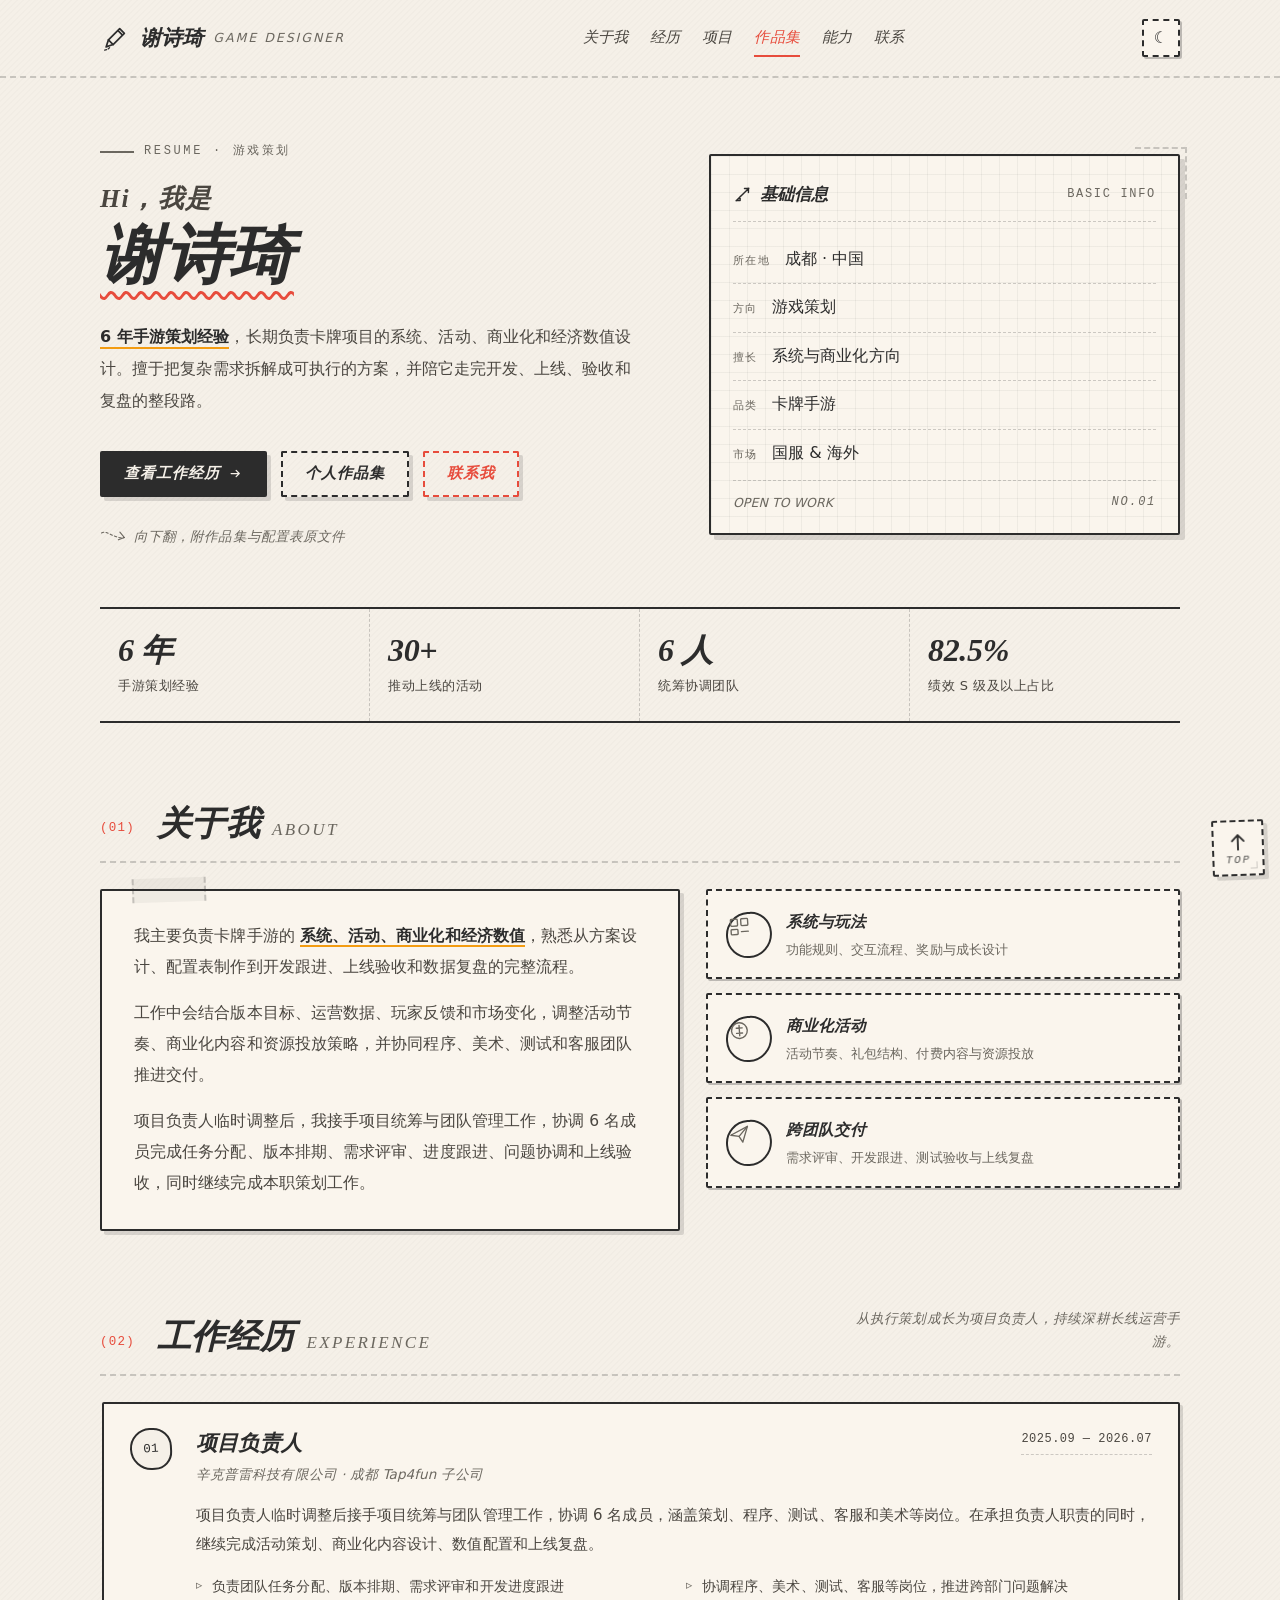
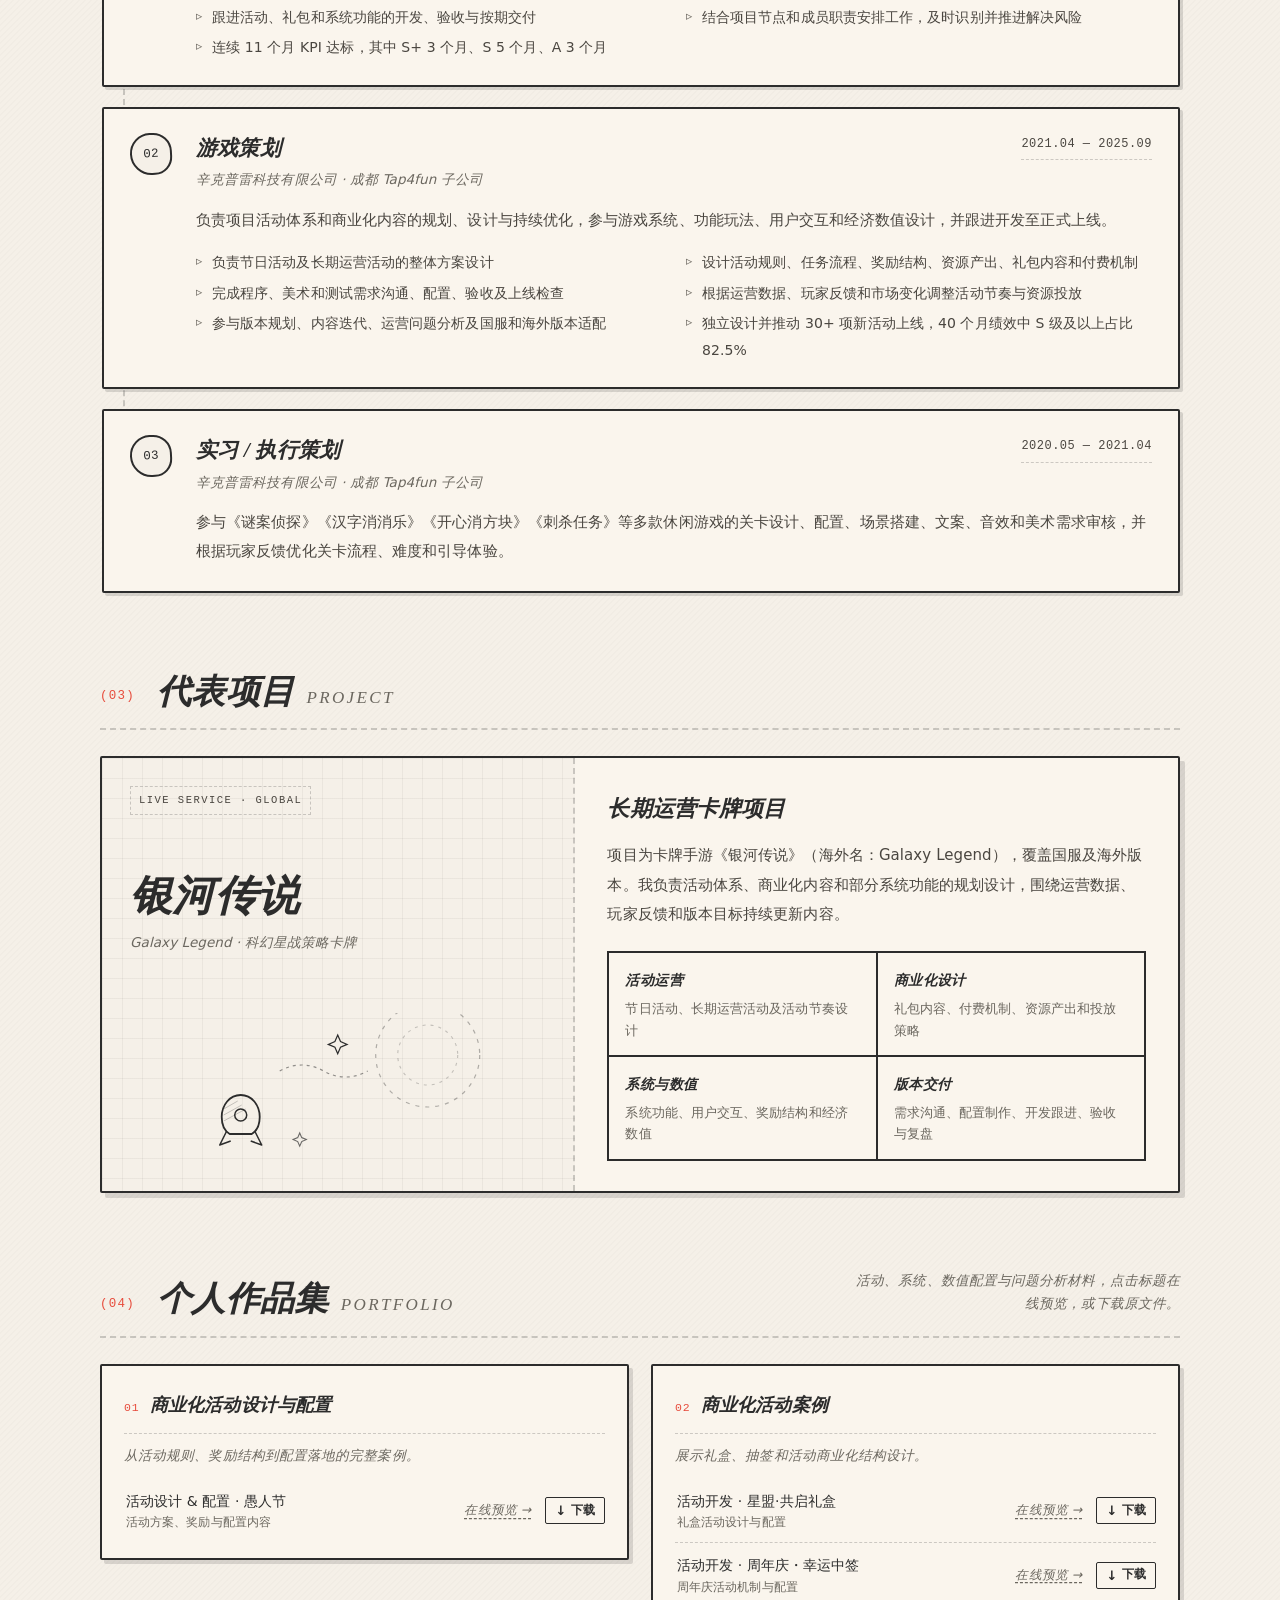
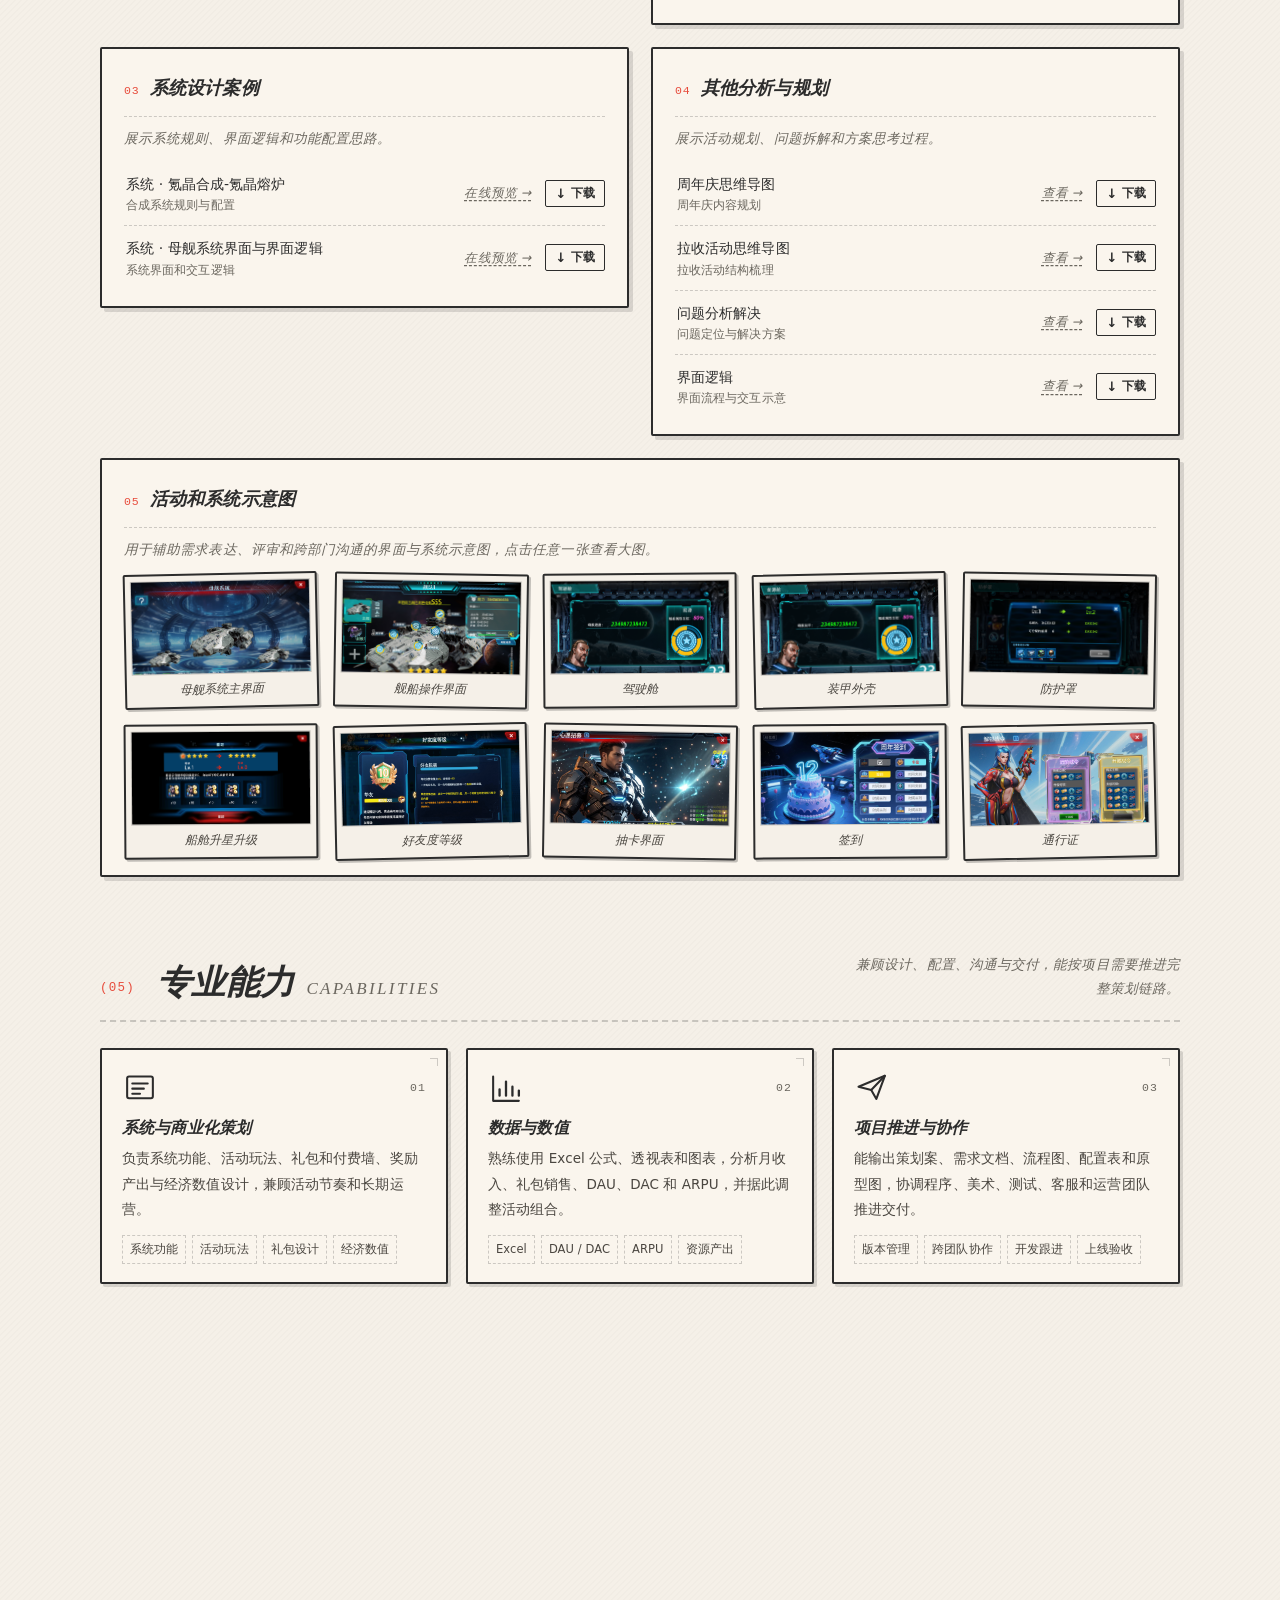
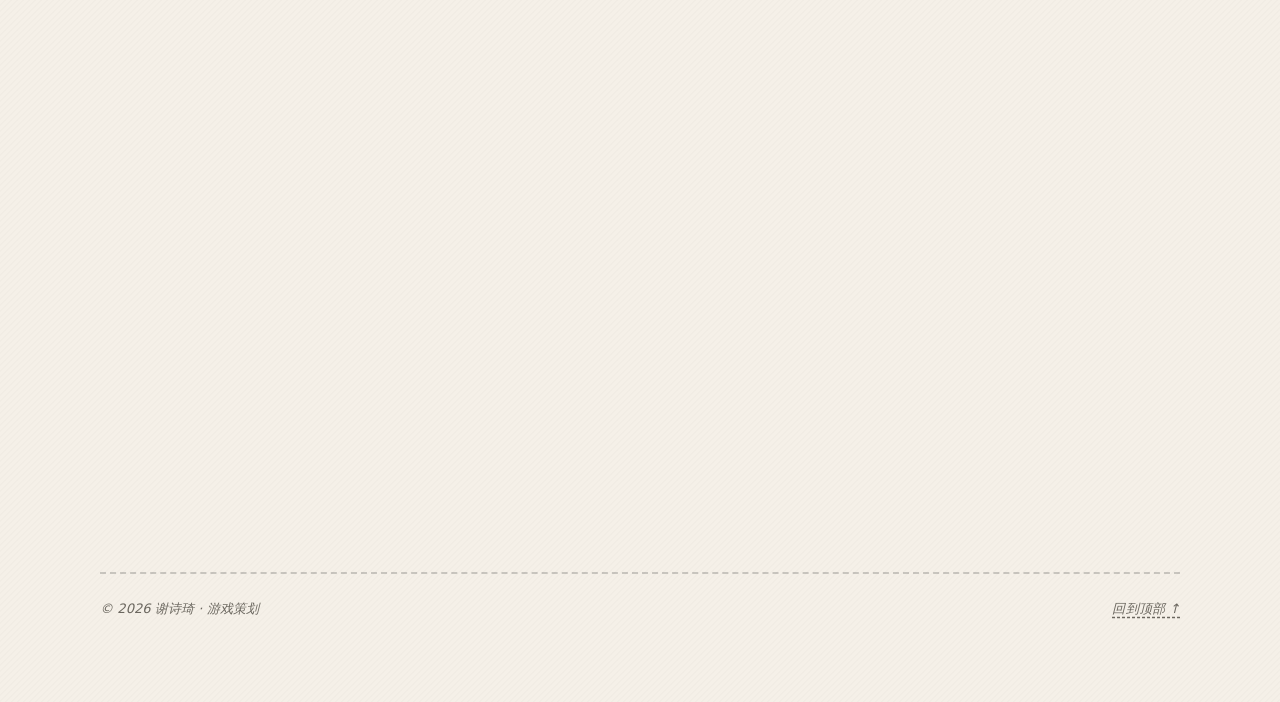
==== index.html @ 52d65249 "简历主页：静态站点上线版本" ====
<!doctype html>
<html lang="zh-CN" data-theme="light">
<head>
<meta charset="utf-8">
<meta name="viewport" content="width=device-width, initial-scale=1">
<meta name="theme-color" content="#f5f0e8">
<meta name="description" content="谢诗琦，6年手游策划经验，专注系统设计、商业化活动与长期运营。">
<title>谢诗琦 · 游戏策划</title>
<link rel="stylesheet" href="style.css">
</head>
<body>
<script>document.documentElement.classList.add('js');</script>

<!-- 两侧留白处的装饰小游戏：左边火柴人弹弓，右边球形小动物俄罗斯方块 -->
<div class="bg-tetris" id="bg-tetris" aria-hidden="true">
  <canvas id="bt-left"></canvas>
  <canvas id="bt-right"></canvas>
</div>
<canvas class="bg-shot" id="bt-shot" aria-hidden="true"></canvas>

<div class="game-hud" id="game-hud">
  <div class="hud-row">
    <span class="hud-lbl">SCORE</span>
    <span class="hud-num" id="hud-score">0</span>
  </div>
  <div class="hud-row hud-row-ammo">
    <span class="hud-lbl">BULLET</span>
    <span class="hud-bullets" id="hud-bullets">1</span>
    <span class="hud-decay" id="hud-decay"></span>
  </div>
  <div class="hud-row hud-row-hist">
    <span class="hud-lbl">前5局</span>
    <span class="hud-hist" id="hud-hist"><i>暂无</i></span>
  </div>
  <div class="hud-btns">
    <button class="hud-btn" id="hud-pause" type="button" title="暂停 / 继续" aria-label="暂停或继续游戏">
      <svg id="hud-pause-ico" viewBox="0 0 12 12" aria-hidden="true" fill="none" stroke="currentColor" stroke-width="2" stroke-linecap="round">
        <path d="M4 2.5v7M8 2.5v7"/>
      </svg>
    </button>
    <button class="hud-btn" id="hud-reset" type="button" title="重置游戏" aria-label="重置游戏">
      <svg viewBox="0 0 12 12" aria-hidden="true" fill="none" stroke="currentColor" stroke-width="1.7" stroke-linecap="round" stroke-linejoin="round">
        <path d="M2.2 4.4A4.2 4.2 0 1 1 2 6.9"/><path d="M2.4 1.9v2.7h2.7"/>
      </svg>
    </button>
  </div>
  <p class="hud-tip">点击两侧空白发射 · ← → 移动方块 · ↑ 旋转 · ↓ 快速下降 · 同级同色相撞合成 · 炸药球连爆 · 弹药球 +1 弹道（10 秒不打就 -1）</p>
</div>

<!-- 右侧留白底部的方块控制条：左移 / 旋转 / 右移 -->
<div class="game-pad" id="game-pad">
  <button class="pad-btn" id="pad-left" type="button" title="向左移动（←）" aria-label="方块向左移动">
    <svg viewBox="0 0 14 14" aria-hidden="true" fill="none" stroke="currentColor" stroke-width="1.8" stroke-linecap="round" stroke-linejoin="round">
      <path d="M9 2.6 4.2 7 9 11.4"/>
    </svg>
  </button>
  <button class="pad-btn wide" id="pad-rot" type="button" title="旋转方块（↑ / 空格）" aria-label="旋转方块">
    <svg viewBox="0 0 14 14" aria-hidden="true" fill="none" stroke="currentColor" stroke-width="1.7" stroke-linecap="round" stroke-linejoin="round">
      <path d="M11.4 6.2A4.8 4.8 0 1 0 11.6 9"/><path d="M12.6 2.6v3.8h-3.8"/>
    </svg>
  </button>
  <div class="pad-sep"></div>
  <button class="pad-btn" id="pad-right" type="button" title="向右移动（→）" aria-label="方块向右移动">
    <svg viewBox="0 0 14 14" aria-hidden="true" fill="none" stroke="currentColor" stroke-width="1.8" stroke-linecap="round" stroke-linejoin="round">
      <path d="M5 2.6 9.8 7 5 11.4"/>
    </svg>
  </button>
  <div class="pad-sep"></div>
  <button class="pad-btn" id="pad-down" type="button" title="快速下降：直落到底（↓ / S）" aria-label="方块快速下降到底">
    <svg viewBox="0 0 14 14" aria-hidden="true" fill="none" stroke="currentColor" stroke-width="1.8" stroke-linecap="round" stroke-linejoin="round">
      <path d="M2.6 5 7 9.8 11.4 5"/><path d="M1.6 12.2h10.8"/>
    </svg>
  </button>
</div>

<header class="topbar">
  <div class="topbar-in">
    <a class="logo" href="#top">
      <svg viewBox="0 0 32 32" fill="none" aria-hidden="true">
        <path d="M6.5 25.5 9 18l12-12 5 5-12 12-7.5 2.5z" stroke="currentColor" stroke-width="1.8" stroke-linejoin="round"/>
        <path d="M9 18l5 5M19.5 8.5l4 4" stroke="currentColor" stroke-width="1.8" stroke-linecap="round"/>
        <path d="M5 29c4-1 5-2 6-4" stroke="currentColor" stroke-width="1.4" stroke-linecap="round" stroke-dasharray="2 2"/>
      </svg>
      谢诗琦 <em>game designer</em>
    </a>
    <nav class="nav" aria-label="主导航">
      <a href="#about">关于我</a>
      <a href="#experience">经历</a>
      <a href="#project">项目</a>
      <a href="#portfolio">作品集</a>
      <a href="#skills">能力</a>
      <a href="#contact">联系</a>
    </nav>
    <button class="icon-btn" id="theme-toggle" type="button" aria-label="切换深色模式" title="切换深色模式">☾</button>
  </div>
</header>

<main class="wrap" id="top">

  <!-- ==================== 首屏 ==================== -->
  <section class="hero">
    <div class="hero-main">
      <p class="eyebrow">Resume · 游戏策划</p>
      <h1><span class="hi">Hi，我是</span><span class="name">谢诗琦</span></h1>
      <p class="lede"><b>6 年手游策划经验</b>，长期负责卡牌项目的系统、活动、商业化和经济数值设计。擅于把复杂需求拆解成可执行的方案，并陪它走完开发、上线、验收和复盘的整段路。</p>
      <div class="actions">
        <a class="btn solid" href="#experience">
          查看工作经历
          <svg viewBox="0 0 24 24" fill="none" aria-hidden="true"><path d="M5 12h13M13 7l5 5-5 5" stroke="currentColor" stroke-width="2" stroke-linecap="round" stroke-linejoin="round"/></svg>
        </a>
        <a class="btn" href="#portfolio">个人作品集</a>
        <button class="btn accent" type="button" id="open-contact">联系我</button>
      </div>
      <p class="hero-note">
        <svg viewBox="0 0 34 20" fill="none" aria-hidden="true"><path d="M2 6c8-4 16 8 30 6" stroke="currentColor" stroke-width="1.4" stroke-linecap="round" stroke-dasharray="3 3"/><path d="M26 5l6 7-8 3" stroke="currentColor" stroke-width="1.4" stroke-linecap="round" stroke-linejoin="round"/></svg>
        向下翻，附作品集与配置表原文件
      </p>
    </div>

    <aside class="facts rv" aria-label="基础信息">
      <div class="facts-head">
        <span class="t">
          <svg viewBox="0 0 24 24" fill="none" aria-hidden="true"><path d="M4 20 20 4M14.5 4.5h5v5M4 19.5h5v-5" stroke="currentColor" stroke-width="1.8" stroke-linecap="round" stroke-linejoin="round"/><circle cx="19" cy="5" r="1.4" fill="currentColor"/></svg>
          基础信息
        </span>
        <span class="meta">basic info</span>
      </div>
      <ul class="facts-list">
        <li><span class="k">所在地</span><span class="v">成都 · 中国</span></li>
        <li><span class="k">方向</span><span class="v">游戏策划</span></li>
        <li><span class="k">擅长</span><span class="v">系统与商业化方向</span></li>
        <li><span class="k">品类</span><span class="v">卡牌手游</span></li>
        <li><span class="k">市场</span><span class="v">国服 &amp; 海外</span></li>
      </ul>
      <div class="facts-foot">
        <span>OPEN TO WORK</span>
        <span class="meta">no.01</span>
      </div>
    </aside>
  </section>

  <!-- ==================== 数据 ==================== -->
  <section class="tally rv" aria-label="职业数据">
    <div><strong class="tally-num">6 年</strong><span class="tally-cap">手游策划经验</span></div>
    <div><strong class="tally-num">30+</strong><span class="tally-cap">推动上线的活动</span></div>
    <div><strong class="tally-num">6 人</strong><span class="tally-cap">统筹协调团队</span></div>
    <div><strong class="tally-num">82.5%</strong><span class="tally-cap">绩效 S 级及以上占比</span></div>
  </section>

  <!-- ==================== 关于 ==================== -->
  <section class="sec" id="about">
    <div class="sec-head rv">
      <span class="sec-idx">(01)</span>
      <h2>关于我<em>about</em></h2>
    </div>
    <div class="about-grid">
      <div class="card prose rv" style="--d:60ms">
        <span class="pin" aria-hidden="true"></span>
        <p>我主要负责卡牌手游的 <b>系统、活动、商业化和经济数值</b>，熟悉从方案设计、配置表制作到开发跟进、上线验收和数据复盘的完整流程。</p>
        <p>工作中会结合版本目标、运营数据、玩家反馈和市场变化，调整活动节奏、商业化内容和资源投放策略，并协同程序、美术、测试和客服团队推进交付。</p>
        <p>项目负责人临时调整后，我接手项目统筹与团队管理工作，协调 6 名成员完成任务分配、版本排期、需求评审、进度跟进、问题协调和上线验收，同时继续完成本职策划工作。</p>
      </div>
      <div class="focus">
        <div class="focus-item rv" style="--d:120ms">
          <span class="focus-ico" aria-hidden="true">
            <svg viewBox="0 0 28 28" fill="none"><rect x="4" y="5" width="8" height="8" rx="1" stroke="currentColor" stroke-width="1.6"/><rect x="16" y="5" width="8" height="8" rx="1" stroke="currentColor" stroke-width="1.6"/><rect x="4" y="17" width="8" height="6" rx="1" stroke="currentColor" stroke-width="1.6"/><path d="M16 20h8" stroke="currentColor" stroke-width="1.6" stroke-linecap="round"/></svg>
          </span>
          <div><strong>系统与玩法</strong><span>功能规则、交互流程、奖励与成长设计</span></div>
        </div>
        <div class="focus-item rv" style="--d:180ms">
          <span class="focus-ico" aria-hidden="true">
            <svg viewBox="0 0 28 28" fill="none"><circle cx="14" cy="14" r="9.2" stroke="currentColor" stroke-width="1.6"/><path d="M14 8v12M10.5 11h7M10.5 17h7" stroke="currentColor" stroke-width="1.6" stroke-linecap="round"/></svg>
          </span>
          <div><strong>商业化活动</strong><span>活动节奏、礼包结构、付费内容与资源投放</span></div>
        </div>
        <div class="focus-item rv" style="--d:240ms">
          <span class="focus-ico" aria-hidden="true">
            <svg viewBox="0 0 28 28" fill="none"><path d="M4 14 24 5l-6.6 18-4-7z" stroke="currentColor" stroke-width="1.6" stroke-linejoin="round"/><path d="M24 5 13.5 16" stroke="currentColor" stroke-width="1.6" stroke-linecap="round"/></svg>
          </span>
          <div><strong>跨团队交付</strong><span>需求评审、开发跟进、测试验收与上线复盘</span></div>
        </div>
      </div>
    </div>
  </section>

  <!-- ==================== 经历 ==================== -->
  <section class="sec" id="experience">
    <div class="sec-head rv">
      <span class="sec-idx">(02)</span>
      <h2>工作经历<em>experience</em></h2>
      <p class="sec-note">从执行策划成长为项目负责人，持续深耕长线运营手游。</p>
    </div>
    <div class="timeline">
      <article class="job rv">
        <span class="job-node" aria-hidden="true">01</span>
        <div>
          <div class="job-head">
            <div>
              <h3>项目负责人</h3>
              <span class="org">辛克普雷科技有限公司 · 成都 Tap4fun 子公司</span>
            </div>
            <time>2025.09 — 2026.07</time>
          </div>
          <p class="desc">项目负责人临时调整后接手项目统筹与团队管理工作，协调 6 名成员，涵盖策划、程序、测试、客服和美术等岗位。在承担负责人职责的同时，继续完成活动策划、商业化内容设计、数值配置和上线复盘。</p>
          <ul>
            <li>负责团队任务分配、版本排期、需求评审和开发进度跟进</li>
            <li>协调程序、美术、测试、客服等岗位，推进跨部门问题解决</li>
            <li>跟进活动、礼包和系统功能的开发、验收与按期交付</li>
            <li>结合项目节点和成员职责安排工作，及时识别并推进解决风险</li>
            <li>连续 11 个月 KPI 达标，其中 S+ 3 个月、S 5 个月、A 3 个月</li>
          </ul>
        </div>
      </article>
      <article class="job rv">
        <span class="job-node" aria-hidden="true">02</span>
        <div>
          <div class="job-head">
            <div>
              <h3>游戏策划</h3>
              <span class="org">辛克普雷科技有限公司 · 成都 Tap4fun 子公司</span>
            </div>
            <time>2021.04 — 2025.09</time>
          </div>
          <p class="desc">负责项目活动体系和商业化内容的规划、设计与持续优化，参与游戏系统、功能玩法、用户交互和经济数值设计，并跟进开发至正式上线。</p>
          <ul>
            <li>负责节日活动及长期运营活动的整体方案设计</li>
            <li>设计活动规则、任务流程、奖励结构、资源产出、礼包内容和付费机制</li>
            <li>完成程序、美术和测试需求沟通、配置、验收及上线检查</li>
            <li>根据运营数据、玩家反馈和市场变化调整活动节奏与资源投放</li>
            <li>参与版本规划、内容迭代、运营问题分析及国服和海外版本适配</li>
            <li>独立设计并推动 30+ 项新活动上线，40 个月绩效中 S 级及以上占比 82.5%</li>
          </ul>
        </div>
      </article>
      <article class="job rv">
        <span class="job-node" aria-hidden="true">03</span>
        <div>
          <div class="job-head">
            <div>
              <h3>实习 / 执行策划</h3>
              <span class="org">辛克普雷科技有限公司 · 成都 Tap4fun 子公司</span>
            </div>
            <time>2020.05 — 2021.04</time>
          </div>
          <p class="desc">参与《谜案侦探》《汉字消消乐》《开心消方块》《刺杀任务》等多款休闲游戏的关卡设计、配置、场景搭建、文案、音效和美术需求审核，并根据玩家反馈优化关卡流程、难度和引导体验。</p>
        </div>
      </article>
    </div>
  </section>

  <!-- ==================== 项目 ==================== -->
  <section class="sec" id="project">
    <div class="sec-head rv">
      <span class="sec-idx">(03)</span>
      <h2>代表项目<em>project</em></h2>
    </div>
    <article class="project rv">
      <div class="project-cover">
        <span class="badge">live service · global</span>
        <div>
          <h3>银河传说</h3>
          <p class="sub">Galaxy Legend · 科幻星战策略卡牌</p>
        </div>
        <div class="cover-art">
          <svg viewBox="0 0 300 150" fill="none" aria-hidden="true">
            <circle cx="240" cy="42" r="52" stroke="currentColor" stroke-width="1.2" stroke-dasharray="4 6" opacity=".35"/>
            <circle cx="240" cy="42" r="30" stroke="currentColor" stroke-width="1.1" stroke-dasharray="3 5" opacity=".25"/>
            <g stroke="currentColor" stroke-width="1.8" stroke-linejoin="round">
              <path d="M34 104c0-12 8-22 19-22s19 10 19 22c0 8-3 14-8 17H42c-5-3-8-9-8-17z"/>
              <circle cx="53" cy="102" r="6" stroke-width="1.5"/>
              <path d="M39 118l-7 14 11-4M67 118l7 14-11-4" stroke-width="1.5"/>
            </g>
            <g stroke="currentColor" stroke-width="1" opacity=".25">
              <path d="M36 96l14-8M36 102l18-10M36 108l22-12"/>
            </g>
            <path d="M92 58c14-8 30-8 44 0s30 8 44 0" stroke="currentColor" stroke-width="1.2" stroke-dasharray="3 4" opacity=".5"/>
            <path d="M150 22l2.8 6.6 6.6 2.8-6.6 2.8-2.8 6.6-2.8-6.6-6.6-2.8 6.6-2.8z" stroke="currentColor" stroke-width="1.2"/>
            <path d="M112 120l2 4.6 4.6 2-4.6 2-2 4.6-2-4.6-4.6-2 4.6-2z" stroke="currentColor" stroke-width="1.1" opacity=".7"/>
            <text x="286" y="140" text-anchor="end" font-size="9" opacity=".5">fig.02</text>
          </svg>
        </div>
      </div>
      <div class="project-body">
        <h4>长期运营卡牌项目</h4>
        <p>项目为卡牌手游《银河传说》（海外名：Galaxy Legend），覆盖国服及海外版本。我负责活动体系、商业化内容和部分系统功能的规划设计，围绕运营数据、玩家反馈和版本目标持续更新内容。</p>
        <div class="points">
          <div><b>活动运营</b><span>节日活动、长期运营活动及活动节奏设计</span></div>
          <div><b>商业化设计</b><span>礼包内容、付费机制、资源产出和投放策略</span></div>
          <div><b>系统与数值</b><span>系统功能、用户交互、奖励结构和经济数值</span></div>
          <div><b>版本交付</b><span>需求沟通、配置制作、开发跟进、验收与复盘</span></div>
        </div>
      </div>
    </article>
  </section>

  <!-- ==================== 作品集 ==================== -->
  <section class="sec" id="portfolio">
    <div class="sec-head rv">
      <span class="sec-idx">(04)</span>
      <h2>个人作品集<em>portfolio</em></h2>
      <p class="sec-note">活动、系统、数值配置与问题分析材料，点击标题在线预览，或下载原文件。</p>
    </div>
    <div class="folio">
      <article class="card folio-group tilt-l rv">
        <div class="fg-head"><span class="n">01</span><h3>商业化活动设计与配置</h3></div>
        <p class="fg-desc">从活动规则、奖励结构到配置落地的完整案例。</p>
        <ul class="rows">
          <li class="row">
            <a class="row-main" href="%E9%A2%84%E8%A7%88/%E6%B4%BB%E5%8A%A8%E8%AE%BE%E8%AE%A1-%E9%85%8D%E7%BD%AE-%E6%84%9A%E4%BA%BA%E8%8A%82.xlsx.html" target="_blank" rel="noopener">
              <span><b>活动设计 &amp; 配置 · 愚人节</b><small>活动方案、奖励与配置内容</small></span>
              <span class="row-go">在线预览 →</span>
            </a>
            <a class="row-dl" href="%E4%B8%AA%E4%BA%BA%E4%BD%9C%E5%93%81%E9%9B%86/%E6%B4%BB%E5%8A%A8%E8%AE%BE%E8%AE%A1%26%E9%85%8D%E7%BD%AE-%E6%84%9A%E4%BA%BA%E8%8A%82.xlsx" download="活动设计&配置-愚人节.xlsx" data-dl="活动设计&配置-愚人节.xlsx" title="下载原文件 · 活动设计&配置-愚人节.xlsx" aria-label="下载 活动设计配置愚人节 原文件"><span class="dl-ico" aria-hidden="true">↓</span><span class="dl-txt">下载</span></a>
          </li>
        </ul>
      </article>

      <article class="card folio-group tilt-r rv" style="--d:60ms">
        <div class="fg-head"><span class="n">02</span><h3>商业化活动案例</h3></div>
        <p class="fg-desc">展示礼盒、抽签和活动商业化结构设计。</p>
        <ul class="rows">
          <li class="row">
            <a class="row-main" href="%E9%A2%84%E8%A7%88/%E6%B4%BB%E5%8A%A8%E5%BC%80%E5%8F%91-%E6%98%9F%E7%9B%9F-%E5%85%B1%E5%90%AF%E7%A4%BC%E7%9B%92.xlsx.html" target="_blank" rel="noopener">
              <span><b>活动开发 · 星盟·共启礼盒</b><small>礼盒活动设计与配置</small></span>
              <span class="row-go">在线预览 →</span>
            </a>
            <a class="row-dl" href="%E4%B8%AA%E4%BA%BA%E4%BD%9C%E5%93%81%E9%9B%86/%E6%B4%BB%E5%8A%A8%E5%BC%80%E5%8F%91-%E6%98%9F%E7%9B%9F%C2%B7%E5%85%B1%E5%90%AF%E7%A4%BC%E7%9B%92.xlsx" download="活动开发-星盟·共启礼盒.xlsx" data-dl="活动开发-星盟·共启礼盒.xlsx" title="下载原文件 · 活动开发-星盟·共启礼盒.xlsx" aria-label="下载 星盟共启礼盒 原文件"><span class="dl-ico" aria-hidden="true">↓</span><span class="dl-txt">下载</span></a>
          </li>
          <li class="row">
            <a class="row-main" href="%E9%A2%84%E8%A7%88/%E6%B4%BB%E5%8A%A8%E5%BC%80%E5%8F%91-%E5%91%A8%E5%B9%B4%E5%BA%86-%E5%B9%B8%E8%BF%90%E4%B8%AD%E7%AD%BE.xlsx.html" target="_blank" rel="noopener">
              <span><b>活动开发 · 周年庆・幸运中签</b><small>周年庆活动机制与配置</small></span>
              <span class="row-go">在线预览 →</span>
            </a>
            <a class="row-dl" href="%E4%B8%AA%E4%BA%BA%E4%BD%9C%E5%93%81%E9%9B%86/%E6%B4%BB%E5%8A%A8%E5%BC%80%E5%8F%91-%E5%91%A8%E5%B9%B4%E5%BA%86%E3%83%BB%E5%B9%B8%E8%BF%90%E4%B8%AD%E7%AD%BE.xlsx" download="活动开发-周年庆・幸运中签.xlsx" data-dl="活动开发-周年庆・幸运中签.xlsx" title="下载原文件 · 活动开发-周年庆・幸运中签.xlsx" aria-label="下载 周年庆幸运中签 原文件"><span class="dl-ico" aria-hidden="true">↓</span><span class="dl-txt">下载</span></a>
          </li>
        </ul>
      </article>

      <article class="card folio-group tilt-r rv">
        <div class="fg-head"><span class="n">03</span><h3>系统设计案例</h3></div>
        <p class="fg-desc">展示系统规则、界面逻辑和功能配置思路。</p>
        <ul class="rows">
          <li class="row">
            <a class="row-main" href="%E9%A2%84%E8%A7%88/%E7%B3%BB%E7%BB%9F-%E6%B0%AA%E6%99%B6%E5%90%88%E6%88%90-%E6%B0%AA%E6%99%B6%E7%86%94%E7%82%89.xlsx.html" target="_blank" rel="noopener">
              <span><b>系统 · 氪晶合成-氪晶熔炉</b><small>合成系统规则与配置</small></span>
              <span class="row-go">在线预览 →</span>
            </a>
            <a class="row-dl" href="%E4%B8%AA%E4%BA%BA%E4%BD%9C%E5%93%81%E9%9B%86/%E7%B3%BB%E7%BB%9F-%E6%B0%AA%E6%99%B6%E5%90%88%E6%88%90-%E6%B0%AA%E6%99%B6%E7%86%94%E7%82%89.xlsx" download="系统-氪晶合成-氪晶熔炉.xlsx" data-dl="系统-氪晶合成-氪晶熔炉.xlsx" title="下载原文件 · 系统-氪晶合成-氪晶熔炉.xlsx" aria-label="下载 氪晶合成 原文件"><span class="dl-ico" aria-hidden="true">↓</span><span class="dl-txt">下载</span></a>
          </li>
          <li class="row">
            <a class="row-main" href="%E9%A2%84%E8%A7%88/%E7%B3%BB%E7%BB%9F-%E6%AF%8D%E8%88%B0%E7%B3%BB%E7%BB%9F%E7%95%8C%E9%9D%A2%E4%B8%8E%E7%95%8C%E9%9D%A2%E9%80%BB%E8%BE%91.xlsx.html" target="_blank" rel="noopener">
              <span><b>系统 · 母舰系统界面与界面逻辑</b><small>系统界面和交互逻辑</small></span>
              <span class="row-go">在线预览 →</span>
            </a>
            <a class="row-dl" href="%E4%B8%AA%E4%BA%BA%E4%BD%9C%E5%93%81%E9%9B%86/%E7%B3%BB%E7%BB%9F-%E6%AF%8D%E8%88%B0%E7%B3%BB%E7%BB%9F%E7%95%8C%E9%9D%A2%E4%B8%8E%E7%95%8C%E9%9D%A2%E9%80%BB%E8%BE%91.xlsx" download="系统-母舰系统界面与界面逻辑.xlsx" data-dl="系统-母舰系统界面与界面逻辑.xlsx" title="下载原文件 · 系统-母舰系统界面与界面逻辑.xlsx" aria-label="下载 母舰系统 原文件"><span class="dl-ico" aria-hidden="true">↓</span><span class="dl-txt">下载</span></a>
          </li>
        </ul>
      </article>

      <article class="card folio-group tilt-l rv" style="--d:60ms">
        <div class="fg-head"><span class="n">04</span><h3>其他分析与规划</h3></div>
        <p class="fg-desc">展示活动规划、问题拆解和方案思考过程。</p>
        <ul class="rows">
          <li class="row">
            <a class="row-main" href="%E4%B8%AA%E4%BA%BA%E4%BD%9C%E5%93%81%E9%9B%86/%E5%91%A8%E5%B9%B4%E5%BA%86%E6%80%9D%E7%BB%B4%E5%AF%BC%E5%9B%BE.png" target="_blank" rel="noopener">
              <span><b>周年庆思维导图</b><small>周年庆内容规划</small></span>
              <span class="row-go">查看 →</span>
            </a>
            <a class="row-dl" href="%E4%B8%AA%E4%BA%BA%E4%BD%9C%E5%93%81%E9%9B%86/%E5%91%A8%E5%B9%B4%E5%BA%86%E6%80%9D%E7%BB%B4%E5%AF%BC%E5%9B%BE.png" download="周年庆思维导图.png" data-dl="周年庆思维导图.png" title="下载原文件 · 周年庆思维导图.png" aria-label="下载 周年庆思维导图"><span class="dl-ico" aria-hidden="true">↓</span><span class="dl-txt">下载</span></a>
          </li>
          <li class="row">
            <a class="row-main" href="%E4%B8%AA%E4%BA%BA%E4%BD%9C%E5%93%81%E9%9B%86/%E6%8B%89%E6%94%B6%E6%B4%BB%E5%8A%A8%E6%80%9D%E7%BB%B4%E5%AF%BC%E5%9B%BE.png" target="_blank" rel="noopener">
              <span><b>拉收活动思维导图</b><small>拉收活动结构梳理</small></span>
              <span class="row-go">查看 →</span>
            </a>
            <a class="row-dl" href="%E4%B8%AA%E4%BA%BA%E4%BD%9C%E5%93%81%E9%9B%86/%E6%8B%89%E6%94%B6%E6%B4%BB%E5%8A%A8%E6%80%9D%E7%BB%B4%E5%AF%BC%E5%9B%BE.png" download="拉收活动思维导图.png" data-dl="拉收活动思维导图.png" title="下载原文件 · 拉收活动思维导图.png" aria-label="下载 拉收活动思维导图"><span class="dl-ico" aria-hidden="true">↓</span><span class="dl-txt">下载</span></a>
          </li>
          <li class="row">
            <a class="row-main" href="%E4%B8%AA%E4%BA%BA%E4%BD%9C%E5%93%81%E9%9B%86/%E9%97%AE%E9%A2%98%E5%88%86%E6%9E%90%E8%A7%A3%E5%86%B3.png" target="_blank" rel="noopener">
              <span><b>问题分析解决</b><small>问题定位与解决方案</small></span>
              <span class="row-go">查看 →</span>
            </a>
            <a class="row-dl" href="%E4%B8%AA%E4%BA%BA%E4%BD%9C%E5%93%81%E9%9B%86/%E9%97%AE%E9%A2%98%E5%88%86%E6%9E%90%E8%A7%A3%E5%86%B3.png" download="问题分析解决.png" data-dl="问题分析解决.png" title="下载原文件 · 问题分析解决.png" aria-label="下载 问题分析解决"><span class="dl-ico" aria-hidden="true">↓</span><span class="dl-txt">下载</span></a>
          </li>
          <li class="row">
            <a class="row-main" href="%E4%B8%AA%E4%BA%BA%E4%BD%9C%E5%93%81%E9%9B%86/%E7%95%8C%E9%9D%A2%E9%80%BB%E8%BE%91.jpg" target="_blank" rel="noopener">
              <span><b>界面逻辑</b><small>界面流程与交互示意</small></span>
              <span class="row-go">查看 →</span>
            </a>
            <a class="row-dl" href="%E4%B8%AA%E4%BA%BA%E4%BD%9C%E5%93%81%E9%9B%86/%E7%95%8C%E9%9D%A2%E9%80%BB%E8%BE%91.jpg" download="界面逻辑.jpg" data-dl="界面逻辑.jpg" title="下载原文件 · 界面逻辑.jpg" aria-label="下载 界面逻辑"><span class="dl-ico" aria-hidden="true">↓</span><span class="dl-txt">下载</span></a>
          </li>
        </ul>
      </article>

      <article class="card folio-group wide rv">
        <div class="fg-head"><span class="n">05</span><h3>活动和系统示意图</h3></div>
        <p class="fg-desc">用于辅助需求表达、评审和跨部门沟通的界面与系统示意图，点击任意一张查看大图。</p>
        <div class="shots">
          <a class="shot" href="%E4%B8%AA%E4%BA%BA%E4%BD%9C%E5%93%81%E9%9B%86/%E6%B4%BB%E5%8A%A8%E5%92%8C%E7%B3%BB%E7%BB%9F%E7%A4%BA%E6%84%8F%E5%9B%BE/%E6%AF%8D%E8%88%B0%E7%B3%BB%E7%BB%9F%E4%B8%BB%E7%95%8C%E9%9D%A2.png" target="_blank" rel="noopener">
            <img src="%E4%B8%AA%E4%BA%BA%E4%BD%9C%E5%93%81%E9%9B%86/%E6%B4%BB%E5%8A%A8%E5%92%8C%E7%B3%BB%E7%BB%9F%E7%A4%BA%E6%84%8F%E5%9B%BE/%E6%AF%8D%E8%88%B0%E7%B3%BB%E7%BB%9F%E4%B8%BB%E7%95%8C%E9%9D%A2.png" alt="母舰系统主界面示意图" loading="lazy">
            <span>母舰系统主界面</span>
          </a>
          <a class="shot" href="%E4%B8%AA%E4%BA%BA%E4%BD%9C%E5%93%81%E9%9B%86/%E6%B4%BB%E5%8A%A8%E5%92%8C%E7%B3%BB%E7%BB%9F%E7%A4%BA%E6%84%8F%E5%9B%BE/%E8%88%B0%E8%88%B9%E6%93%8D%E4%BD%9C%E7%95%8C%E9%9D%A2.png" target="_blank" rel="noopener">
            <img src="%E4%B8%AA%E4%BA%BA%E4%BD%9C%E5%93%81%E9%9B%86/%E6%B4%BB%E5%8A%A8%E5%92%8C%E7%B3%BB%E7%BB%9F%E7%A4%BA%E6%84%8F%E5%9B%BE/%E8%88%B0%E8%88%B9%E6%93%8D%E4%BD%9C%E7%95%8C%E9%9D%A2.png" alt="舰船操作界面示意图" loading="lazy">
            <span>舰船操作界面</span>
          </a>
          <a class="shot" href="%E4%B8%AA%E4%BA%BA%E4%BD%9C%E5%93%81%E9%9B%86/%E6%B4%BB%E5%8A%A8%E5%92%8C%E7%B3%BB%E7%BB%9F%E7%A4%BA%E6%84%8F%E5%9B%BE/%E9%A9%BE%E9%A9%B6%E8%88%B1.png" target="_blank" rel="noopener">
            <img src="%E4%B8%AA%E4%BA%BA%E4%BD%9C%E5%93%81%E9%9B%86/%E6%B4%BB%E5%8A%A8%E5%92%8C%E7%B3%BB%E7%BB%9F%E7%A4%BA%E6%84%8F%E5%9B%BE/%E9%A9%BE%E9%A9%B6%E8%88%B1.png" alt="驾驶舱界面示意图" loading="lazy">
            <span>驾驶舱</span>
          </a>
          <a class="shot" href="%E4%B8%AA%E4%BA%BA%E4%BD%9C%E5%93%81%E9%9B%86/%E6%B4%BB%E5%8A%A8%E5%92%8C%E7%B3%BB%E7%BB%9F%E7%A4%BA%E6%84%8F%E5%9B%BE/%E8%A3%85%E7%94%B2%E5%A4%96%E5%A3%B3.png" target="_blank" rel="noopener">
            <img src="%E4%B8%AA%E4%BA%BA%E4%BD%9C%E5%93%81%E9%9B%86/%E6%B4%BB%E5%8A%A8%E5%92%8C%E7%B3%BB%E7%BB%9F%E7%A4%BA%E6%84%8F%E5%9B%BE/%E8%A3%85%E7%94%B2%E5%A4%96%E5%A3%B3.png" alt="装甲外壳界面示意图" loading="lazy">
            <span>装甲外壳</span>
          </a>
          <a class="shot" href="%E4%B8%AA%E4%BA%BA%E4%BD%9C%E5%93%81%E9%9B%86/%E6%B4%BB%E5%8A%A8%E5%92%8C%E7%B3%BB%E7%BB%9F%E7%A4%BA%E6%84%8F%E5%9B%BE/%E9%98%B2%E6%8A%A4%E7%BD%A9.png" target="_blank" rel="noopener">
            <img src="%E4%B8%AA%E4%BA%BA%E4%BD%9C%E5%93%81%E9%9B%86/%E6%B4%BB%E5%8A%A8%E5%92%8C%E7%B3%BB%E7%BB%9F%E7%A4%BA%E6%84%8F%E5%9B%BE/%E9%98%B2%E6%8A%A4%E7%BD%A9.png" alt="防护罩界面示意图" loading="lazy">
            <span>防护罩</span>
          </a>
          <a class="shot" href="%E4%B8%AA%E4%BA%BA%E4%BD%9C%E5%93%81%E9%9B%86/%E6%B4%BB%E5%8A%A8%E5%92%8C%E7%B3%BB%E7%BB%9F%E7%A4%BA%E6%84%8F%E5%9B%BE/%E8%88%B9%E8%88%B1%E5%8D%87%E6%98%9F%E5%8D%87%E7%BA%A7.png" target="_blank" rel="noopener">
            <img src="%E4%B8%AA%E4%BA%BA%E4%BD%9C%E5%93%81%E9%9B%86/%E6%B4%BB%E5%8A%A8%E5%92%8C%E7%B3%BB%E7%BB%9F%E7%A4%BA%E6%84%8F%E5%9B%BE/%E8%88%B9%E8%88%B1%E5%8D%87%E6%98%9F%E5%8D%87%E7%BA%A7.png" alt="船舱升星升级界面示意图" loading="lazy">
            <span>船舱升星升级</span>
          </a>
          <a class="shot" href="%E4%B8%AA%E4%BA%BA%E4%BD%9C%E5%93%81%E9%9B%86/%E6%B4%BB%E5%8A%A8%E5%92%8C%E7%B3%BB%E7%BB%9F%E7%A4%BA%E6%84%8F%E5%9B%BE/%E5%A5%BD%E5%8F%8B%E5%BA%A6%E7%AD%89%E7%BA%A7.png" target="_blank" rel="noopener">
            <img src="%E4%B8%AA%E4%BA%BA%E4%BD%9C%E5%93%81%E9%9B%86/%E6%B4%BB%E5%8A%A8%E5%92%8C%E7%B3%BB%E7%BB%9F%E7%A4%BA%E6%84%8F%E5%9B%BE/%E5%A5%BD%E5%8F%8B%E5%BA%A6%E7%AD%89%E7%BA%A7.png" alt="好友度等级界面示意图" loading="lazy">
            <span>好友度等级</span>
          </a>
          <a class="shot" href="%E4%B8%AA%E4%BA%BA%E4%BD%9C%E5%93%81%E9%9B%86/%E6%B4%BB%E5%8A%A8%E5%92%8C%E7%B3%BB%E7%BB%9F%E7%A4%BA%E6%84%8F%E5%9B%BE/%E6%8A%BD%E5%8D%A11.png" target="_blank" rel="noopener">
            <img src="%E4%B8%AA%E4%BA%BA%E4%BD%9C%E5%93%81%E9%9B%86/%E6%B4%BB%E5%8A%A8%E5%92%8C%E7%B3%BB%E7%BB%9F%E7%A4%BA%E6%84%8F%E5%9B%BE/%E6%8A%BD%E5%8D%A11.png" alt="抽卡界面示意图" loading="lazy">
            <span>抽卡界面</span>
          </a>
          <a class="shot" href="%E4%B8%AA%E4%BA%BA%E4%BD%9C%E5%93%81%E9%9B%86/%E6%B4%BB%E5%8A%A8%E5%92%8C%E7%B3%BB%E7%BB%9F%E7%A4%BA%E6%84%8F%E5%9B%BE/%E7%AD%BE%E5%88%B0.png" target="_blank" rel="noopener">
            <img src="%E4%B8%AA%E4%BA%BA%E4%BD%9C%E5%93%81%E9%9B%86/%E6%B4%BB%E5%8A%A8%E5%92%8C%E7%B3%BB%E7%BB%9F%E7%A4%BA%E6%84%8F%E5%9B%BE/%E7%AD%BE%E5%88%B0.png" alt="签到界面示意图" loading="lazy">
            <span>签到</span>
          </a>
          <a class="shot" href="%E4%B8%AA%E4%BA%BA%E4%BD%9C%E5%93%81%E9%9B%86/%E6%B4%BB%E5%8A%A8%E5%92%8C%E7%B3%BB%E7%BB%9F%E7%A4%BA%E6%84%8F%E5%9B%BE/%E9%80%9A%E8%A1%8C%E8%AF%81.png" target="_blank" rel="noopener">
            <img src="%E4%B8%AA%E4%BA%BA%E4%BD%9C%E5%93%81%E9%9B%86/%E6%B4%BB%E5%8A%A8%E5%92%8C%E7%B3%BB%E7%BB%9F%E7%A4%BA%E6%84%8F%E5%9B%BE/%E9%80%9A%E8%A1%8C%E8%AF%81.png" alt="通行证界面示意图" loading="lazy">
            <span>通行证</span>
          </a>
        </div>
      </article>
    </div>
  </section>

  <!-- ==================== 能力 ==================== -->
  <section class="sec" id="skills">
    <div class="sec-head rv">
      <span class="sec-idx">(05)</span>
      <h2>专业能力<em>capabilities</em></h2>
      <p class="sec-note">兼顾设计、配置、沟通与交付，能按项目需要推进完整策划链路。</p>
    </div>
    <div class="skills">
      <article class="skill rv">
        <div class="skill-top">
          <span class="skill-ico" aria-hidden="true">
            <svg viewBox="0 0 28 28" fill="none"><rect x="4" y="5" width="20" height="17" rx="1.5" stroke="currentColor" stroke-width="1.6"/><path d="M8 10.5h12M8 14.5h9M8 18.5h6" stroke="currentColor" stroke-width="1.6" stroke-linecap="round"/></svg>
          </span>
          <span class="num">01</span>
        </div>
        <h3>系统与商业化策划</h3>
        <p>负责系统功能、活动玩法、礼包和付费墙、奖励产出与经济数值设计，兼顾活动节奏和长期运营。</p>
        <div class="pills"><span>系统功能</span><span>活动玩法</span><span>礼包设计</span><span>经济数值</span></div>
      </article>
      <article class="skill rv" style="--d:60ms">
        <div class="skill-top">
          <span class="skill-ico" aria-hidden="true">
            <svg viewBox="0 0 28 28" fill="none"><path d="M4 24V5M4 24h20" stroke="currentColor" stroke-width="1.6" stroke-linecap="round"/><path d="M9 20v-5M14 20V9M19 20v-7M24 20v-4" stroke="currentColor" stroke-width="1.8" stroke-linecap="round"/></svg>
          </span>
          <span class="num">02</span>
        </div>
        <h3>数据与数值</h3>
        <p>熟练使用 Excel 公式、透视表和图表，分析月收入、礼包销售、DAU、DAC 和 ARPU，并据此调整活动组合。</p>
        <div class="pills"><span>Excel</span><span>DAU / DAC</span><span>ARPU</span><span>资源产出</span></div>
      </article>
      <article class="skill rv" style="--d:120ms">
        <div class="skill-top">
          <span class="skill-ico" aria-hidden="true">
            <svg viewBox="0 0 28 28" fill="none"><path d="M3.5 13 24 4.5l-6.6 18-4-7z" stroke="currentColor" stroke-width="1.6" stroke-linejoin="round"/><path d="M24 4.5 13.4 15.5" stroke="currentColor" stroke-width="1.6" stroke-linecap="round"/></svg>
          </span>
          <span class="num">03</span>
        </div>
        <h3>项目推进与协作</h3>
        <p>能输出策划案、需求文档、流程图、配置表和原型图，协调程序、美术、测试、客服和运营团队推进交付。</p>
        <div class="pills"><span>版本管理</span><span>跨团队协作</span><span>开发跟进</span><span>上线验收</span></div>
      </article>
      <article class="skill rv">
        <div class="skill-top">
          <span class="skill-ico" aria-hidden="true">
            <svg viewBox="0 0 28 28" fill="none"><path d="M18 4.5a5.5 5.5 0 0 0-7 7L4.5 18a2.6 2.6 0 0 0 3.7 3.7l6.5-6.5a5.5 5.5 0 0 0 7-7l-3.1 3.1-3.1-3.1z" stroke="currentColor" stroke-width="1.6" stroke-linejoin="round"/></svg>
          </span>
          <span class="num">04</span>
        </div>
        <h3>策划与制作工具</h3>
        <p>熟练使用 Excel、Axure、XMind、Visio、Word、PowerPoint、Photoshop、Premiere 和剪映。</p>
        <div class="pills"><span>Axure</span><span>XMind</span><span>Visio</span><span>PowerPoint</span></div>
      </article>
      <article class="skill rv" style="--d:60ms">
        <div class="skill-top">
          <span class="skill-ico" aria-hidden="true">
            <svg viewBox="0 0 28 28" fill="none"><path d="M10 8 5 14l5 6M18 8l5 6-5 6" stroke="currentColor" stroke-width="1.7" stroke-linecap="round" stroke-linejoin="round"/><path d="M15.5 6.5 12.5 22" stroke="currentColor" stroke-width="1.7" stroke-linecap="round"/></svg>
          </span>
          <span class="num">05</span>
        </div>
        <h3>技术基础</h3>
        <p>具备 Unity 基础、C# / C 编程基础以及 Git / SVN 基础使用能力，便于理解开发实现和协作流程。</p>
        <div class="pills"><span>Unity</span><span>C# / C</span><span>Git / SVN</span><span>数字媒体技术</span></div>
      </article>
      <article class="skill rv" style="--d:120ms">
        <div class="skill-top">
          <span class="skill-ico" aria-hidden="true">
            <svg viewBox="0 0 28 28" fill="none"><path d="M14 4l2.8 7 7 2.8-7 2.8-2.8 7-2.8-7-7-2.8 7-2.8z" stroke="currentColor" stroke-width="1.6" stroke-linejoin="round"/><path d="M22 4v4M20 6h4" stroke="currentColor" stroke-width="1.4" stroke-linecap="round"/></svg>
          </span>
          <span class="num">06</span>
        </div>
        <h3>AI 应用</h3>
        <p>使用 AI 辅助竞品分析、策划案初稿、配置表检查、活动原型、需求示意图和多语言文案初稿及翻译。</p>
        <div class="pills"><span>竞品分析</span><span>配置检查</span><span>原型示意</span><span>多语言文案</span></div>
      </article>
    </div>
  </section>

  <!-- ==================== 教育 ==================== -->
  <section class="sec" id="education">
    <div class="sec-head rv">
      <span class="sec-idx">(06)</span>
      <h2>教育背景<em>education</em></h2>
    </div>
    <div class="card edu rv">
      <div>
        <h3>海南热带海洋学院</h3>
        <p>数字媒体技术（工学方向） · 全日制本科</p>
        <p>专业课程覆盖编程、游戏制作、Photoshop、交互设计、网页设计、3D 建模、动画制作和视频剪辑。</p>
      </div>
      <time>2016.09 — 2020.06</time>
    </div>
  </section>

  <!-- ==================== 联系 ==================== -->
  <section class="contact rv" id="contact">
    <div>
      <span class="sec-idx">(07)</span>
      <h2>期待聊聊游戏与设计<span>。</span></h2>
      <p>系统策划 · 商业化策划 · 活动策划 · 数值策划</p>
    </div>
    <div class="links">
      <button class="btn solid" type="button" data-copy="xsh47@foxmail.com">✉ 邮件联系</button>
      <button class="btn" type="button" data-copy="17723316421">☎ 17723316421</button>
    </div>
  </section>

  <footer>
    <span>© <span id="year">2026</span> 谢诗琦 · 游戏策划</span>
    <a href="#top">回到顶部 ↑</a>
  </footer>
</main>

<!-- ==================== 联系弹窗 ==================== -->
<div class="modal" id="contact-modal" role="dialog" aria-modal="true" aria-labelledby="modal-title" aria-hidden="true">
  <div class="modal-box">
    <h2 id="modal-title">联系我</h2>
    <p class="sub">欢迎通过邮箱交流游戏策划、系统设计与商业化项目。</p>
    <div class="email-line">
      <span class="email-val" id="email-value">xsh47@foxmail.com</span>
      <button class="copy" type="button" id="copy-email">复制邮箱</button>
    </div>
    <div class="modal-foot">
      <button class="text-btn" type="button" id="close-contact">关闭</button>
      <button class="btn" type="button" data-copy="xsh47@foxmail.com">复制邮箱</button>
    </div>
  </div>
</div>

<!-- ==================== 悬浮返回顶部 ==================== -->
<button class="to-top" id="to-top" type="button" title="回到顶部" aria-label="回到顶部">
  <svg viewBox="0 0 24 24" fill="none" aria-hidden="true">
    <path d="M12 20.4V5" stroke="currentColor" stroke-width="2" stroke-linecap="round"/>
    <path d="M5.6 11 12 4.4 18.4 11" stroke="currentColor" stroke-width="2" stroke-linecap="round" stroke-linejoin="round"/>
  </svg>
  <span class="lbl">TOP</span>
</button>

<div class="toast" id="toast" role="status" aria-live="polite">
  <span id="toast-txt">正在准备下载…</span>
  <a id="toast-act" href="#" target="_blank" rel="noopener" hidden>在新窗口打开</a>
</div>

<script>
(() => {
  const root = document.documentElement;

  /* 主题（支持 ?theme=dark 链接参数） */
  const urlTheme = new URLSearchParams(location.search).get('theme');
  const themeBtn = document.getElementById('theme-toggle');
  const saved = localStorage.getItem('profile-theme');
  if (urlTheme === 'dark' || urlTheme === 'light') root.dataset.theme = urlTheme;
  else if (saved === 'dark' || saved === 'light') root.dataset.theme = saved;
  const syncTheme = () => {
    const dark = root.dataset.theme === 'dark';
    themeBtn.textContent = dark ? '☀' : '☾';
    const label = dark ? '切换为浅色模式' : '切换为深色模式';
    themeBtn.setAttribute('aria-label', label);
    themeBtn.title = label;
    document.querySelector('meta[name="theme-color"]')
      .setAttribute('content', dark ? '#1e1d1b' : '#f5f0e8');
  };
  syncTheme();
  themeBtn.addEventListener('click', () => {
    root.dataset.theme = root.dataset.theme === 'dark' ? 'light' : 'dark';
    localStorage.setItem('profile-theme', root.dataset.theme);
    syncTheme();
  });

  document.getElementById('year').textContent = new Date().getFullYear();

  /* 弹窗 */
  const modal = document.getElementById('contact-modal');
  const openBtn = document.getElementById('open-contact');
  const closeBtn = document.getElementById('close-contact');
  const copyBtn = document.getElementById('copy-email');
  const email = document.getElementById('email-value').textContent;
  let lastFocus = null;

  const openModal = () => {
    lastFocus = document.activeElement;
    modal.classList.add('open');
    modal.setAttribute('aria-hidden', 'false');
    closeBtn.focus();
  };
  const closeModal = () => {
    modal.classList.remove('open');
    modal.setAttribute('aria-hidden', 'true');
    if (lastFocus) lastFocus.focus();
  };
  openBtn.addEventListener('click', openModal);
  closeBtn.addEventListener('click', closeModal);
  modal.addEventListener('click', e => { if (e.target === modal) closeModal(); });
  document.addEventListener('keydown', e => {
    if (e.key === 'Escape' && modal.classList.contains('open')) closeModal();
    if (e.key === 'Tab' && modal.classList.contains('open')) {
      const f = modal.querySelectorAll('button, a[href]');
      const first = f[0], last = f[f.length - 1];
      if (e.shiftKey && document.activeElement === first) { e.preventDefault(); last.focus(); }
      else if (!e.shiftKey && document.activeElement === last) { e.preventDefault(); first.focus(); }
    }
  });
  copyBtn.addEventListener('click', async () => {
    try { await navigator.clipboard.writeText(email); }
    catch {
      const t = document.createElement('textarea');
      t.value = email; t.style.position = 'fixed'; t.style.opacity = '0';
      document.body.appendChild(t); t.select(); document.execCommand('copy'); t.remove();
    }
    copyBtn.textContent = '已复制 ✓';
    setTimeout(() => { copyBtn.textContent = '复制邮箱'; }, 1600);
  });

  /* 联系方式：不用 tel: / mailto: 协议链接，点击改为复制 */
  document.querySelectorAll('[data-copy]').forEach(btn => {
    const label = btn.textContent;
    btn.addEventListener('click', async () => {
      const val = btn.dataset.copy;
      try { await navigator.clipboard.writeText(val); }
      catch {
        const t = document.createElement('textarea');
        t.value = val; t.style.position = 'fixed'; t.style.opacity = '0';
        document.body.appendChild(t); t.select(); document.execCommand('copy'); t.remove();
      }
      btn.textContent = '已复制 ✓';
      setTimeout(() => { btn.textContent = label; }, 1600);
    });
  });

  /* 进场 */
  const items = document.querySelectorAll('.rv');
  if ('IntersectionObserver' in window) {
    const io = new IntersectionObserver(entries => {
      entries.forEach(en => {
        if (en.isIntersecting) { en.target.classList.add('in'); io.unobserve(en.target); }
      });
    }, { threshold: 0.08, rootMargin: '0px 0px -30px 0px' });
    items.forEach(el => io.observe(el));
  } else {
    items.forEach(el => el.classList.add('in'));
  }

  /* 悬浮返回顶部 */
  const toTopBtn = document.getElementById('to-top');
  toTopBtn.addEventListener('click', () => {
    const reduce = window.matchMedia('(prefers-reduced-motion: reduce)').matches;
    window.scrollTo({ top: 0, behavior: reduce ? 'auto' : 'smooth' });
  });

  /* 作品集下载：兼容内嵌预览（沙箱会拦截 download 属性）与本地双击打开 */
  const toastEl = document.getElementById('toast');
  const toastTxt = document.getElementById('toast-txt');
  const toastAct = document.getElementById('toast-act');
  let toastTimer;
  function toast(msg, act) {
    toastTxt.textContent = msg;
    if (act) { toastAct.href = act.href; toastAct.textContent = act.label; toastAct.hidden = false; }
    else { toastAct.hidden = true; toastAct.removeAttribute('href'); }
    toastEl.classList.add('show');
    clearTimeout(toastTimer);
    toastTimer = setTimeout(() => toastEl.classList.remove('show'), act ? 15000 : 3600);
  }

  const embedded = (() => { try { return window.self !== window.top; } catch (e) { return true; } })();
  const BIG = 30 * 1024 * 1024;

  function saveAs(url, name) {
    const tmp = document.createElement('a');
    tmp.href = url; tmp.download = name;
    tmp.style.display = 'none';
    document.body.appendChild(tmp);
    tmp.click();
    tmp.remove();
  }

  document.addEventListener('click', async e => {
    const a = e.target.closest('a[data-dl]');
    if (!a) return;
    if (e.metaKey || e.ctrlKey || e.shiftKey || e.altKey) return;
    const url = a.getAttribute('href');
    const name = a.dataset.dl;

    /* 普通浏览器 + http(s)：交给原生 download，最省事最稳 */
    if (!embedded && location.protocol !== 'file:') {
      toast('开始下载：' + name);
      return;
    }

    e.preventDefault();
    a.classList.add('busy');
    toast('正在准备：' + name + ' …');
    try {
      if (location.protocol === 'file:') throw new Error('file');
      const head = await fetch(url, { method: 'HEAD', cache: 'no-store' });
      if (!head.ok) throw new Error('HTTP ' + head.status);
      const len = Number(head.headers.get('Content-Length') || 0);
      if (len > BIG) {                       // 大文件交给浏览器流式下载，避免整包读进内存
        saveAs(url, name);
        toast('正在下载：' + name + '（约 ' + Math.round(len / 1048576) + 'MB）', { href: url, label: '没有反应？点这里' });
      } else {
        const res = await fetch(url, { cache: 'no-store' });
        if (!res.ok) throw new Error('HTTP ' + res.status);
        const blob = await res.blob();
        const obj = URL.createObjectURL(blob);
        saveAs(obj, name);
        setTimeout(() => URL.revokeObjectURL(obj), 20000);
        toast('已开始下载：' + name, { href: url, label: '没有反应？点这里' });
      }
    } catch (err) {
      try { saveAs(url, name); } catch (e2) {}
      toast('这个预览环境可能拦截了下载：' + name, { href: url, label: '在新窗口打开' });
    } finally {
      a.classList.remove('busy');
    }
  });

  /* 导航高亮 */
  const links = [...document.querySelectorAll('.nav a')];
  const secs = links.map(a => document.querySelector(a.getAttribute('href'))).filter(Boolean);
  if ('IntersectionObserver' in window && secs.length) {
    const navIO = new IntersectionObserver(entries => {
      entries.forEach(en => {
        if (!en.isIntersecting) return;
        links.forEach(a => a.classList.toggle('active', a.getAttribute('href') === '#' + en.target.id));
      });
    }, { rootMargin: '-45% 0px -50% 0px' });
    secs.forEach(s => navIO.observe(s));
  }
})();
</script>

<script>
/* ================= 两侧留白小游戏：火柴人弹弓 × 球形小动物 =================
   左：火柴人拿弹弓，鼠标决定射击方向，抛物线辅助线贯穿整屏
   右：球形小动物按俄罗斯方块规则下落，落地后滚动 + 轻微弹跳
   打中一只 +1 分；左上角可计分 / 暂停 / 重置。纯装饰，不抢正文的点击与滚动。 */
(() => {
  const layer  = document.getElementById('bg-tetris');
  const leftC  = document.getElementById('bt-left');
  const rightC = document.getElementById('bt-right');
  const shotC  = document.getElementById('bt-shot');
  if (!layer || !leftC || !rightC || !shotC) return;

  const hud      = document.getElementById('game-hud');
  const scoreEl  = document.getElementById('hud-score');
  const ammoEl   = document.getElementById('hud-bullets');
  const pauseBtn = document.getElementById('hud-pause');
  const pauseIco = document.getElementById('hud-pause-ico');
  const resetBtn = document.getElementById('hud-reset');
  const histEl   = document.getElementById('hud-hist');
  const pad      = document.getElementById('game-pad');
  const padLeft  = document.getElementById('pad-left');
  const padRot   = document.getElementById('pad-rot');
  const padRight = document.getElementById('pad-right');
  const padDown  = document.getElementById('pad-down');

  const MIN_COLS = 8, MAX_COLS = 20;
  const SHAPES = [
    [[1,1,1,1]],
    [[1,0,0],[1,1,1]],
    [[0,0,1],[1,1,1]],
    [[1,1],[1,1]],
    [[0,1,1],[1,1,0]],
    [[0,1,0],[1,1,1]],
    [[1,1,0],[0,1,1]]
  ];
  const COLOR_KEYS = ['red', 'blue', 'green', 'yellow', 'ink'];

  const G_BALL = 2200;          // 小动物下落 / 弹跳重力 px/s²（调小后落地更稳）
  const G_SHOT = 1500;          // 弹丸重力 px/s²
  const V0     = 1650;          // 弹弓初速 px/s
  const SHOT_R = 3.6;           // 弹丸半径
  const AIM_MIN = 8, AIM_MAX = 80;   // 瞄准角（度，相对水平线向上）

  const clamp = (v, a, b) => (v < a ? a : v > b ? b : v);
  const rand  = (a, b) => a + Math.random() * (b - a);
  const DEG   = Math.PI / 180;

  const motionMQ = window.matchMedia('(prefers-reduced-motion: reduce)');
  let reduceMotion = motionMQ.matches;
  if (motionMQ.addEventListener) motionMQ.addEventListener('change', e => { reduceMotion = e.matches; });

  /* ---------------- 调色板（跟随深浅主题） ---------------- */
  let palette = { hair: 'rgba(44,44,44,.2)', paper: '#f5f0e8', ink: '#2c2c2c' };
  let paletteVer = 0;
  function readPalette() {
    const cs = getComputedStyle(document.documentElement);
    COLOR_KEYS.forEach(k => {
      palette[k] = (cs.getPropertyValue('--' + k) || '').trim() || '#2c2c2c';
    });
    palette.hair  = (cs.getPropertyValue('--hair')  || '').trim() || 'rgba(44,44,44,.2)';
    palette.paper = (cs.getPropertyValue('--paper') || '').trim() || '#f5f0e8';
    palette.ink   = (cs.getPropertyValue('--ink')   || '').trim() || '#2c2c2c';
    paletteVer++;
  }
  readPalette();
  new MutationObserver(readPalette)
    .observe(document.documentElement, { attributes: true, attributeFilter: ['data-theme'] });

  /* ---------------- 计分 / 弹药 / 暂停 ---------------- */
  let score = 0, paused = false, visible = false;

  const BULLET_START = 1;        // 一次同时发射的弹丸数
  const MAX_BULLETS  = 3;        // 上限：最多 3 条弹道
  const MIN_BULLETS  = 1;        // 下限：至少 1 条弹道
  const DECAY_MS     = 10000;    // 10 秒没打到加弹道的弹药球，弹道 -1
  let bullets = BULLET_START;
  let ammoClock = 0;             // 距离上次拾取弹药球过去了多少毫秒

  function syncBullets(pop) {
    if (!ammoEl) return;
    ammoEl.textContent = String(bullets);
    if (pop) {
      ammoEl.classList.remove('pop');
      void ammoEl.offsetWidth;
      ammoEl.classList.add('pop');
    }
  }

  function addBullet(n) {
    bullets = clamp(bullets + n, MIN_BULLETS, MAX_BULLETS);
    syncBullets(true);
  }

  /* 弹道衰减：每满 10 秒未击中加弹道的弹药球，弹道数 -1（不低于 1）；
     一旦打中弹药球立刻回满 10 秒 */
  function stepBulletDecay(dt) {
    if (bullets <= MIN_BULLETS) { ammoClock = 0; syncDecay(); return; }
    ammoClock += dt * 1000;
    if (ammoClock >= DECAY_MS) {
      ammoClock = 0;
      bullets = Math.max(MIN_BULLETS, bullets - 1);
      syncBullets(true);
      const o = archer.origin();
      pops.push({ x: o.x, y: o.y - 34, life: 0, max: 1.1, text: '弹道 -1', kind: 'ammo' });
    }
    syncDecay();
  }

  let decayEl = document.getElementById('hud-decay');
  let decayShown = -1;
  function syncDecay() {
    if (!decayEl) return;
    if (bullets <= MIN_BULLETS) {
      if (decayShown !== -2) { decayEl.textContent = ''; decayEl.style.opacity = '0'; decayShown = -2; }
      return;
    }
    const left = Math.max(0, Math.ceil((DECAY_MS - ammoClock) / 1000));
    if (decayShown !== left) {
      decayEl.textContent = left + 's';
      decayEl.style.opacity = left <= 3 ? '1' : '.55';
      decayShown = left;
    }
  }

  function bumpScore(n) {
    score = Math.max(0, score + n);
    if (!scoreEl) return;
    scoreEl.textContent = String(score);
    scoreEl.classList.remove('pop');
    void scoreEl.offsetWidth;          // 重启动画
    scoreEl.classList.add('pop');
  }

  /* ---------------- 前 5 局分数记录 ---------------- */
  const HIST_KEY = 'bt_scores_v1';
  const HIST_MAX = 5;
  let rounds = [];
  try {
    const raw = localStorage.getItem(HIST_KEY);
    const arr = raw ? JSON.parse(raw) : [];
    if (Array.isArray(arr)) rounds = arr.filter(n => typeof n === 'number').slice(0, HIST_MAX);
  } catch (e) { rounds = []; }

  function renderHist() {
    if (!histEl) return;
    if (!rounds.length) { histEl.innerHTML = '<i>暂无</i>'; return; }
    const top = Math.max.apply(null, rounds);
    histEl.innerHTML = rounds.map(n =>
      '<b' + (n === top ? ' class="top"' : '') + '>' + n + '</b>').join('');
  }

  function pushRound(n) {
    if (n <= 0) return;                       // 0 分不占榜
    rounds.unshift(n);
    rounds = rounds.slice(0, HIST_MAX);       // 只留最近 5 局
    try { localStorage.setItem(HIST_KEY, JSON.stringify(rounds)); } catch (e) {}
    renderHist();
  }

  /* 开新一局：记录上一局分数，清零分数与弹道 */
  function startNewRound(clearBoard) {
    pushRound(score);
    score = 0;
    if (scoreEl) {
      scoreEl.textContent = '0';
      scoreEl.classList.remove('pop'); void scoreEl.offsetWidth; scoreEl.classList.add('pop');
    }
    bullets = BULLET_START; ammoClock = 0; syncBullets(); syncDecay();
    if (clearBoard) board.reset();
    shots.length = 0; parts.length = 0; pops.length = 0;
    booms = []; waves.length = 0;
    paused = false;
    syncPauseUI();
  }

  function syncPauseUI() {
    if (pauseIco) {
      pauseIco.innerHTML = paused
        ? '<path d="M3.2 2.3 9.3 6 3.2 9.7z" fill="currentColor" stroke="none"/>'
        : '<path d="M4 2.5v7M8 2.5v7"/>';
    }
    if (pauseBtn) {
      pauseBtn.setAttribute('aria-label', paused ? '继续游戏' : '暂停游戏');
      pauseBtn.title = paused ? '继续' : '暂停';
    }
  }

  /* ---------------- 瞄准状态 ---------------- */
  let aimAngle = 45 * DEG;      // 与水平线夹角（正=向上）
  let launchV = V0;             // 这一刻的出膛速度（由弹道反解得出）
  let power = 1;                // 仅供拉弓动画使用的相对力度
  let aimFresh = -1e9;          // 最近一次由鼠标更新瞄准的时间
  let aimX = 0, aimY = 0;       // 最近一次瞄准的指针位置（画准星用）
  let aimInField = false;       // 指针是否停在右侧棋盘区（画准星）
  let overArcher = false;       // 鼠标是否停在左侧场景上
  let recoil = 0;               // 发射后坐 1 → 0
  let sideZone = null;          // 两侧空白可点击区：{l1:左区右界, r0:右区左界, top:顶栏下沿}

  /* ================= 右侧：球形小动物 · 俄罗斯方块 ================= */
  let boardRect = { left: 0, top: 0 };

  function createBoard(canvas) {
    const ctx = canvas.getContext('2d');
    let cols = 10, rows = 20, cell = 16, dropMs = 500;
    let grid = [], cur = null, acc = 0, overWait = 0;
    let gridCv = null, gridVer = -1;
    const MAX_SPECIAL = 5;            // 场上同时存在的特殊动物上限
    let forceSpecial = null;          // 外部要求下一块必为某种特殊动物
    let batchSeq = 0;                 // 批次号：同批落下的球不互相合并
    let shakeAmt = 0;                 // 爆炸震屏
    let topOutCb = null;              // 堆满顶部自动重开时的回调（清分数 / 弹道）
    const fx = [];                    // 消行残影 / 命中爆点

    const blank    = () => Array.from({ length: rows }, () => Array(cols).fill(null));
    /* 半径：1 级就几乎顶满格子（挨着的球几乎没有缝），
       每升 1 级再大一圈，6 级封顶（合成大西瓜的手感） */
    const sphereR  = lv => cell * (0.46 + Math.min(((lv || 1) - 1), 5) * 0.082);

    /* 场上特殊动物（炸药球 / 弹药球）的数量，含正在下落的那块 */
    function countSpecial() {
      let n = 0;
      for (let r = 0; r < rows; r++)
        for (let c = 0; c < cols; c++)
          if (grid[r][c] && grid[r][c].type) n++;
      if (cur) cur.types.forEach(row => row.forEach(t => { if (t) n++; }));
      return n;
    }

    function newSphere(color, type, lv, b) {
      return {
        color, type: type || null,
        lv: lv || 1,                  // 等级：1 级起步，合成一次 +1
        b: b || 0,                    // 批次：同一块落下的小动物不互相合并
        ox: 0, oy: 0, vx: 0, vy: 0,
        rot: rand(-.4, .4), rotV: 0, squash: 0
      };
    }

    /* 小动物的「物理」：重力下坠 + 落地弹跳 + 横向滚动，滚够半格就滑进隔壁空格（会散开） */
    function stepSphere(s, r, c, dt) {
      if (s.oy !== 0 || s.vy !== 0) {
        s.vy += G_BALL * dt;
        s.oy += s.vy * dt;
        if (s.oy >= 0) {
          s.oy = 0;
          if (s.vy > 210) {
            s.vy = -s.vy * .3;                               // 回弹（更收敛）
            s.squash = Math.min(1, Math.abs(s.vy) / 620);
            s.vx += rand(-14, 14);                           // 落地横向溅开（少吃一点）
            s.rotV += rand(-3, 3);
          } else s.vy = 0;
        }
      }

      if (s.vx !== 0) {
        s.ox += s.vx * dt;
        s.rot += s.rotV * dt;
        const half = cell * .5;
        if (Math.abs(s.ox) >= half) {
          const dir = s.ox > 0 ? 1 : -1;
          const nc = c + dir;
          // 贴着地面、隔壁是空格 → 真的滚过去（要求够猛：普通落地不会，只有被击中/炸飞才会）
          if (nc >= 0 && nc < cols && !grid[r][nc] && Math.abs(s.oy) < cell * .3
              && Math.abs(s.vx) > cell * 2.4) {
            grid[r][nc] = s;
            grid[r][c] = null;
            s.ox -= dir * cell;
            s.vx *= .86;
            return;
          }
          s.ox = dir * half * .97;                           // 撞墙 / 撞到邻居 → 弹回
          s.vx *= -.46;
          s.rotV *= -.5;
        }
        const fr = Math.max(0, 1 - 3.4 * dt);                // 横向摩擦加大，滚两下就停
        s.vx *= fr;
        s.rotV *= fr;
        if (Math.abs(s.vx) < 5) s.vx = 0;
      } else if (s.ox !== 0) {
        s.ox -= s.ox * Math.min(1, 12 * dt);                 // 停稳后回到格子中心
        if (Math.abs(s.ox) < .4) s.ox = 0;
      }

      if (s.squash > 0) s.squash = Math.max(0, s.squash - dt * 3.6);
    }

    function fits(shape, x, y) {
      for (let r = 0; r < shape.length; r++) {
        for (let c = 0; c < shape[r].length; c++) {
          if (!shape[r][c]) continue;
          const bx = x + c, by = y + r;
          if (bx < 0 || bx >= cols || by >= rows) return false;
          if (by >= 0 && grid[by][bx]) return false;
        }
      }
      return true;
    }

    function spawn() {
      const shape = SHAPES[(Math.random() * SHAPES.length) | 0].map(r => r.slice());
      const color = COLOR_KEYS[(Math.random() * COLOR_KEYS.length) | 0];
      // 特殊小动物：一块里最多 1 个（炸药球 / 弹药球各半），其余照常是普通球；
      // 场上已有 MAX_SPECIAL 个时不再生成，打掉一个才会再补
      const cells = [];
      shape.forEach((row, r) => row.forEach((v, c) => { if (v) cells.push([r, c]); }));
      const types = shape.map(row => row.map(() => null));
      const want = forceSpecial || (Math.random() < .38 ? 'any' : null);
      forceSpecial = null;
      if (want && countSpecial() < MAX_SPECIAL) {
        const [r, c] = cells[(Math.random() * cells.length) | 0];
        types[r][c] = (want === 'bomb' || want === 'ammo') ? want
                      : (Math.random() < .5 ? 'bomb' : 'ammo');
      }
      cur = { shape, color, types, x: Math.floor((cols - shape[0].length) / 2), y: 0 };
      acc = 0;
      if (!fits(cur.shape, cur.x, cur.y)) overWait = 0.9;   // 堆到顶：停顿后清盘重开
    }

    /* 左右移动：控制条按钮 / 方向键 */
    function moveBy(dx) {
      if (!cur || overWait > 0) return false;
      if (!fits(cur.shape, cur.x + dx, cur.y)) return false;
      cur.x += dx;
      return true;
    }

    /* 旋转：顺时针 90°，特殊球的位置跟着一起转；
       贴墙转不开时自动左右让位（最多 2 格） */
    function rotatePiece() {
      if (!cur || overWait > 0) return false;
      const sh = rotateMatrix(cur.shape);
      const ty = rotateMatrix(cur.types);
      let x = cur.x;
      if (x + sh[0].length > cols) x = cols - sh[0].length;   // 先收回界内
      if (x < 0) x = 0;
      for (const tx of [x, x - 1, x + 1, x - 2, x + 2]) {
        if (fits(sh, tx, cur.y)) { cur.shape = sh; cur.types = ty; cur.x = tx; return true; }
      }
      return false;
    }

    /* 快速下降：当前方块直落到底并立刻固定（硬降） */
    function hardDrop() {
      if (!cur || overWait > 0) return 0;
      let moved = 0;
      while (fits(cur.shape, cur.x, cur.y + 1)) { cur.y++; moved++; }
      acc = 0;
      lock();
      if (moved) shakeAmt = reduceMotion ? 0 : Math.max(shakeAmt, 2.2);
      return moved;
    }

    function reset() { grid = blank(); overWait = 0; cur = null; spawn(); }

    /* 消行：整批移除后，上面的小动物整体下落（带弹跳） */
    function clearLines() {
      const full = [];
      for (let r = 0; r < rows; r++) if (grid[r].every(Boolean)) full.push(r);
      if (!full.length) return [];

      const snap = full.map(r => ({ row: r, cells: grid[r].slice() }));
      const newGrid = [];
      for (let i = 0; i < full.length; i++) newGrid.push(Array(cols).fill(null));

      for (let r = 0; r < rows; r++) {
        if (full.indexOf(r) !== -1) continue;
        const line = grid[r];
        let below = 0;
        for (let i = 0; i < full.length; i++) if (full[i] > r) below++;
        if (below) line.forEach(s => {
          if (!s) return;
          s.oy -= below * cell;                       // 视觉上先留在原处
          s.vy = Math.max(s.vy, 150);
          s.vx += rand(-15, 15);                      // 落下来轻微左右晃一下
        });
        newGrid.push(line);
      }
      grid = newGrid;
      return snap;
    }

    function lock() {
      const batch = ++batchSeq;                      // 同一块落下的小动物同批次，彼此不合并
      cur.shape.forEach((row, r) => row.forEach((v, c) => {
        if (!v) return;
        const by = cur.y + r, bx = cur.x + c;
        if (by < 0) return;
        const s = newSphere(cur.color, cur.types[r][c], 1, batch);
        s.oy = -cell * 0.07;
        s.vy = 210;
        s.vx = rand(-26, 26);                         // 落地只微微歪一下，不再滚到隔壁
        s.rotV = rand(-3.4, 3.4);
        grid[by][bx] = s;
      }));

      const cleared = clearLines();
      if (!reduceMotion) {
        cleared.forEach(line => line.cells.forEach((s, c) => {
          if (s) fx.push({ type: 'clear', c, r: line.row, color: s.color, t: 0, dur: 0.42 });
        }));
      }
      cur = null;                                    // 旧块已入库，特殊球计数不要重复算它
      spawn();
    }

    /* 某一列从缺口处整体塌落（带弹跳与横向散开） */
    function dropCol(c) {
      let write = rows - 1;
      for (let y = rows - 1; y >= 0; y--) {
        const t = grid[y][c];
        if (!t) continue;
        if (y !== write) {
          grid[write][c] = t;
          grid[y][c] = null;
          t.oy -= (write - y) * cell;
          t.vy = Math.max(t.vy, 120);
          t.vx += rand(-12, 12);                      // 塌下来时也只轻微侧向晃
        }
        write--;
      }
    }

    /* 被弹丸打中：移除 + 同列上方的小动物落下来 */
    function damage(r, c) {
      const s = grid[r][c];
      if (!s) return null;
      grid[r][c] = null;
      dropCol(c);
      fx.push({ type: 'pop', x: (c + .5) * cell + s.ox, y: (r + .5) * cell + s.oy, r: sphereR(s.lv), color: s.color, t: 0, dur: 0.36 });
      return s;
    }

    /* 合成：不同批次下来的、同色同级的球挨在一起就并成一个 —— 等级 +1、个头变大。
       特殊球不参与；合成产物有 10% 概率直接变成特殊球（随机炸药 / 弹药）。 */
    function mergePass() {
      let merged = 0;
      for (let r = rows - 1; r >= 0; r--) {
        for (let c = 0; c < cols; c++) {
          const a = grid[r][c];
          if (!a || a.type) continue;
          for (let k = 0; k < 2; k++) {
            const rr = r + (k ? 1 : 0), cc = c + (k ? 0 : 1);   // 只看右邻、下邻，避免重复判定
            if (rr >= rows || cc >= cols) continue;
            const b = grid[rr][cc];
            if (!b || b.type || b.b === a.b) continue;
            if (b.lv !== a.lv || b.color !== a.color) continue;

            grid[rr][cc] = null;                                // b 并进 a
            a.lv += 1;
            a.b = ++batchSeq;
            a.squash = .6;
            a.vy = -130;
            a.rotV = rand(-2.5, 2.5);
            fx.push({ type: 'pop', x: (cc + .5) * cell, y: (rr + .5) * cell, r: sphereR(b.lv), color: b.color, t: 0, dur: .34 });
            if (Math.random() < .1 && countSpecial() < MAX_SPECIAL)
              a.type = Math.random() < .5 ? 'bomb' : 'ammo';
            merged++;
            break;
          }
        }
      }
      return merged;
    }

    function tick(dt) {
      for (let i = fx.length - 1; i >= 0; i--) {
        fx[i].t += dt;
        if (fx[i].t >= fx[i].dur) fx.splice(i, 1);
      }
      if (shakeAmt > 0) shakeAmt = Math.max(0, shakeAmt - dt * 26);
      for (let r = 0; r < rows; r++) {
        for (let c = 0; c < cols; c++) {
          const s = grid[r][c];
          if (s && (s.oy !== 0 || s.vy !== 0 || s.vx !== 0 || s.ox !== 0 || s.squash > 0)) {
            stepSphere(s, r, c, dt);
          }
        }
      }
      if (overWait > 0) {
        overWait -= dt;
        if (overWait <= 0) { reset(); if (topOutCb) topOutCb(); }   // 堆到顶：清盘并开新一局
        return;
      }

      mergePass();                       // 相邻的同色同级球接触即合成
      if (!cur) return;

      acc += dt;
      const step = dropMs / 1000;
      while (acc >= step) {
        acc -= step;
        if (!fits(cur.shape, cur.x, cur.y + 1)) { lock(); return; }
        cur.y++;
      }
    }

    /* 深色模式专属：😠 生气表情（怒眉 + 眯眼 + 撇嘴 + 爆筋） */
    const isDark = () => document.documentElement.dataset.theme === 'dark';

    function angerVein(px, py, s) {           // 💢 爆筋符号
      ctx.save();
      ctx.strokeStyle = palette.red || palette.paper;
      ctx.lineWidth = Math.max(1, s * .17);
      ctx.lineCap = 'round';
      ctx.globalAlpha = .85;
      ctx.beginPath();
      ctx.moveTo(px - s * .55, py - s * .2); ctx.lineTo(px + s * .55, py - s * .7);
      ctx.moveTo(px - s * .55, py + s * .2); ctx.lineTo(px + s * .55, py + s * .7);
      ctx.stroke();
      ctx.restore();
    }

    /* 手绘版 😠：粗怒眉（外挑内压）+ 斜眯的眼 + 嘴角下垂的撇嘴 + 红色爆筋 */
    function angryFace(r, rot) {
      /* 深色主题里 --ink 才是浅色，画在实色球上看得清 */
      const ink = palette.ink || palette.paper;
      ctx.save();
      ctx.strokeStyle = ink;
      ctx.lineCap = 'round';
      ctx.lineJoin = 'round';
      ctx.globalAlpha = .96;

      /* 1) 怒眉：两侧各一道短斜笔，外端挑高、内端压低（中间留出空隙） */
      ctx.lineWidth = Math.max(1.2, r * .135);
      ctx.beginPath();
      ctx.moveTo(-r * .42, -r * .34); ctx.lineTo(-r * .18, -r * .12);
      ctx.stroke();
      ctx.beginPath();
      ctx.moveTo( r * .42, -r * .34); ctx.lineTo( r * .18, -r * .12);
      ctx.stroke();

      /* 2) 眉毛兼作眼睛（不再单独画眼点） */

      /* 3) 撇嘴：宽而下垂的弧，份量与两道眉相当 */
      ctx.lineWidth = Math.max(1.4, r * .17);
      ctx.beginPath();
      ctx.arc(0, r * .44, r * .32, Math.PI * 1.16, Math.PI * 1.84);
      ctx.stroke();
      ctx.restore();
    }

    /* 手绘风小球：填充 + 双层描边（模拟铅笔来回描两遍）；2 级以上换成等级数字 */
    function ball(cx, cy, r, color, alpha, lw, squash, rot, face, lv) {
      ctx.save();
      ctx.translate(cx, cy);
      if (squash) ctx.scale(1 + squash * .2, 1 - squash * .2);
      ctx.globalAlpha = alpha;
      ctx.fillStyle = color;
      ctx.beginPath(); ctx.arc(0, 0, r, 0, Math.PI * 2); ctx.fill();
      ctx.globalAlpha = 1;
      ctx.strokeStyle = color; ctx.lineWidth = lw;
      ctx.beginPath(); ctx.arc(0, 0, r, 0, Math.PI * 2); ctx.stroke();
      ctx.globalAlpha = .34; ctx.lineWidth = 1;
      ctx.beginPath(); ctx.arc(.7, .6, Math.max(1, r - .8), 0, Math.PI * 2); ctx.stroke();
      ctx.restore();

      if (lv > 1) {                       // 合成过的球：球心写等级数字
        ctx.save();
        ctx.translate(cx, cy);
        ctx.rotate(rot * .4);
        if (isDark()) angerVein(r * .46, -r * .46, r * .42);   // 深色模式也带一枚爆筋
        ctx.fillStyle = isDark() ? (palette.ink || palette.paper) : palette.paper;
        ctx.font = 'italic 700 ' + Math.max(8, Math.round(r * 1.2)) + 'px Georgia, "Songti SC", serif';
        ctx.textAlign = 'center';
        ctx.textBaseline = 'middle';
        ctx.fillText(String(lv), 0, r * .04);
        ctx.restore();
        return;
      }

      if (!face || r < 4) return;
      // 眼睛 / 嘴：跟着滚动角度转，看得出在滚
      ctx.save();
      ctx.translate(cx, cy);
      ctx.rotate(rot);
      ctx.fillStyle = palette.paper;
      const ey = -r * .1, ex = r * .3, er = Math.max(1.05, r * .16);
      if (isDark()) {
        angryFace(r, rot);
      } else {
        ctx.beginPath(); ctx.arc(-ex, ey, er, 0, Math.PI * 2); ctx.fill();
        ctx.beginPath(); ctx.arc( ex, ey, er, 0, Math.PI * 2); ctx.fill();
        ctx.strokeStyle = palette.paper; ctx.lineWidth = 1; ctx.globalAlpha = .75;
        ctx.beginPath(); ctx.arc(0, r * .26, r * .3, .25, Math.PI - .25); ctx.stroke();
      }
      ctx.restore();
    }

    /* 特殊小动物：炸药球（深色 + 红环 + 引信）/ 弹药球（纸色圆牌 + 蓝色加号） */
    function specialBall(s, cx, cy, r) {
      if (s.type === 'bomb') {
        ball(cx, cy, r, palette.ink, .88, 1.6, s.squash, s.rot, false);
        ctx.save();
        ctx.strokeStyle = palette.red;
        ctx.fillStyle = palette.red;
        ctx.globalAlpha = .92;
        ctx.lineWidth = 1.5;
        ctx.beginPath(); ctx.arc(cx, cy, r * .55, 0, Math.PI * 2); ctx.stroke();
        ctx.beginPath(); ctx.arc(cx - r * .17, cy - r * .1, Math.max(.9, r * .1), 0, Math.PI * 2); ctx.fill();
        // 引信 + 火花（轻微抖动，像在滋滋燃烧）
        const wob = Math.sin(performance.now() / 110 + cx) * (r * .09);
        ctx.beginPath();
        ctx.moveTo(cx + r * .3, cy - r * .78);
        ctx.quadraticCurveTo(cx + r * 1.02 + wob, cy - r * 1.12, cx + r * .62 + wob, cy - r * 1.58);
        ctx.stroke();
        ctx.fillStyle = palette.yellow || palette.red;
        ctx.beginPath();
        ctx.arc(cx + r * .6 + wob, cy - r * 1.6, Math.max(1.1, r * .18), 0, Math.PI * 2);
        ctx.fill();
        ctx.restore();
      } else {
        ctx.save();
        ctx.translate(cx, cy);
        if (s.squash) ctx.scale(1 + s.squash * .2, 1 - s.squash * .2);
        ctx.fillStyle = palette.paper;
        ctx.beginPath(); ctx.arc(0, 0, r, 0, Math.PI * 2); ctx.fill();
        ctx.strokeStyle = palette.blue || palette.ink;
        ctx.lineWidth = 1.8; ctx.lineCap = 'round';
        ctx.beginPath(); ctx.arc(0, 0, r, 0, Math.PI * 2); ctx.stroke();
        ctx.beginPath();
        ctx.moveTo(-r * .4, 0); ctx.lineTo(r * .4, 0);
        ctx.moveTo(0, -r * .4); ctx.lineTo(0, r * .4);
        ctx.stroke();
        ctx.restore();
      }
    }

    /* 方格纸底点：离屏画一次，逐帧只贴图 */
    function buildGrid() {
      const dpr = Math.min(window.devicePixelRatio || 1, 2);
      const w = cols * cell, h = rows * cell;
      gridCv = document.createElement('canvas');
      gridCv.width = Math.round(w * dpr);
      gridCv.height = Math.round(h * dpr);
      const g = gridCv.getContext('2d');
      g.setTransform(dpr, 0, 0, dpr, 0, 0);
      g.globalAlpha = .8;
      g.fillStyle = palette.hair;
      for (let r = 0; r <= rows; r++) {
        for (let c = 0; c <= cols; c++) g.fillRect(c * cell - .5, r * cell - .5, 1.2, 1.2);
      }
      gridVer = paletteVer;
    }

    function draw() {
      const w = cols * cell, h = rows * cell;
      ctx.clearRect(0, 0, w, h);
      if (shakeAmt > .15) {
        ctx.save();
        ctx.translate(rand(-shakeAmt, shakeAmt), rand(-shakeAmt, shakeAmt));
        paint(w, h);
        ctx.restore();
      } else {
        paint(w, h);
      }
    }

    function paint(w, h) {
      if (!gridCv || gridVer !== paletteVer) buildGrid();
      ctx.drawImage(gridCv, 0, 0, w, h);

      for (let r = 0; r < rows; r++) {
        for (let c = 0; c < cols; c++) {
          const s = grid[r][c];
          if (!s) continue;
          const cx = (c + .5) * cell + s.ox, cy = (r + .5) * cell + s.oy;
          if (s.type) specialBall(s, cx, cy, sphereR(s.lv));
          else ball(cx, cy, sphereR(s.lv), palette[s.color] || palette.ink, .62, 1.5, s.squash, s.rot, true, s.lv);
        }
      }

      // 消行残影 / 命中爆点
      for (const f of fx) {
        const p = 1 - f.t / f.dur;
        if (f.type === 'pop') {
          ctx.strokeStyle = f.color;
          ctx.globalAlpha = .7 * p;
          ctx.lineWidth = 2;
          ctx.beginPath(); ctx.arc(f.x, f.y, f.r * (1 + (1 - p) * 1.1), 0, Math.PI * 2); ctx.stroke();
          ctx.globalAlpha = .18 * p;
          ctx.fillStyle = f.color;
          ctx.beginPath(); ctx.arc(f.x, f.y, f.r * (1 + (1 - p) * .8), 0, Math.PI * 2); ctx.fill();
        } else {
          const x = f.c * cell, y = f.r * cell;
          ctx.strokeStyle = f.color; ctx.fillStyle = f.color;
          ctx.globalAlpha = .3 * p;
          ctx.fillRect(x + 1.5, y + 1.5, cell - 3, cell - 3);
          ctx.globalAlpha = .5 * p;
          ctx.lineWidth = 1.5;
          ctx.strokeRect(x + 1.5, y + 1.5, cell - 3, cell - 3);
        }
      }
      ctx.globalAlpha = 1;

      // 正在下落的小动物 + 落点虚线
      if (cur && overWait <= 0) {
        let gy = cur.y;
        while (fits(cur.shape, cur.x, gy + 1)) gy++;
        const r = sphereR(1);
        ctx.save();
        ctx.globalAlpha = .34;
        ctx.setLineDash([3, 3]);
        ctx.lineWidth = 1;
        ctx.strokeStyle = palette[cur.color] || palette.ink;
        cur.shape.forEach((row, ri) => row.forEach((v, ci) => {
          if (!v) return;
          const y = gy + ri;
          if (y < 0) return;
          ctx.beginPath();
          ctx.arc((cur.x + ci + .5) * cell, (y + .5) * cell, r, 0, Math.PI * 2);
          ctx.stroke();
        }));
        ctx.restore();

        cur.shape.forEach((row, ri) => row.forEach((v, ci) => {
          if (!v) return;
          const y = cur.y + ri;
          if (y < 0) return;
          const cx = (cur.x + ci + .5) * cell, cy = (y + .5) * cell;
          if (cur.types[ri][ci]) specialBall({ type: cur.types[ri][ci], squash: 0, rot: 0 }, cx, cy, r);
          else ball(cx, cy, r, palette[cur.color] || palette.ink, .78, 1.6, 0, 0, true);
        }));
      }

      if (overWait > 0) {          // 堆到顶：整盘淡出，提示马上重开
        ctx.globalAlpha = .5 * Math.min(1, (0.9 - overWait) / 0.4);
        ctx.fillStyle = palette.paper;
        ctx.fillRect(0, 0, w, h);
        ctx.globalAlpha = 1;
      }
    }


    grid = blank();
    spawn();

    return {
      tick, draw, reset, damage,
      /* 所有小动物的视口坐标（供弹丸命中检测） */
      targets() {
        const out = [];
        for (let row = 0; row < rows; row++) {
          for (let c = 0; c < cols; c++) {
            const s = grid[row][c];
            if (!s) continue;
            out.push({
              x: boardRect.left + (c + .5) * cell + s.ox,
              y: boardRect.top + (row + .5) * cell + s.oy,
              r: sphereR(s.lv), row, col: c, color: s.color, type: s.type, lv: s.lv
            });
          }
        }
        // 还在空中往下落的那几只，同样可以打
        if (cur) {
          cur.shape.forEach((row, r) => row.forEach((v, c) => {
            if (!v) return;
            const gy = cur.y + r, gx = cur.x + c;
            if (gy < 0) return;
            out.push({
              x: boardRect.left + (gx + .5) * cell,
              y: boardRect.top + (gy + .5) * cell,
              r: sphereR(1), row: gy, col: gx,
              color: cur.color, type: cur.types[r][c], lv: 1, fall: true
            });
          }));
        }
        return out;
      },
      /* 打中空中正在下落的一格：直接把它从方块里抹掉 */
      hitFalling(r, c) {
        if (!cur) return null;
        const sr = r - cur.y, sc = c - cur.x;
        if (sr < 0 || sr >= cur.shape.length || sc < 0 || sc >= cur.shape[0].length) return null;
        if (!cur.shape[sr][sc]) return null;
        const info = { color: cur.color, type: cur.types[sr][sc], lv: 1 };
        cur.shape[sr][sc] = 0;
        cur.types[sr][sc] = null;
        fx.push({ type: 'pop', x: (c + .5) * cell, y: (r + .5) * cell,
                  r: sphereR(1), color: cur.color, t: 0, dur: .34 });
        if (!cur.shape.some(row => row.some(v => v))) {   // 整块被打空：直接换下一块
          cur = null;
          spawn();
        }
        return info;
      },
      /* 爆炸范围：以 (r0,c0) 为中心、切比雪夫距离 rad 内的所有小动物 */
      cellsInRadius(r0, c0, rad) {
        const out = [];
        for (let r = Math.max(0, r0 - rad); r <= Math.min(rows - 1, r0 + rad); r++) {
          for (let c = Math.max(0, c0 - rad); c <= Math.min(cols - 1, c0 + rad); c++) {
            if (grid[r][c]) out.push({ r, c });
          }
        }
        return out;
      },
      /* 一次性移除一组格子（爆炸），之后每列整体塌落；返回被移除的小动物 */
      blast(cells) {
        const removed = [];
        const touched = new Set();
        for (const p of cells) {
          const s = grid[p.r] && grid[p.r][p.c];
          if (!s) continue;
          grid[p.r][p.c] = null;
          touched.add(p.c);
          removed.push({
            r: p.r, c: p.c, color: s.color, type: s.type, lv: s.lv,
            x: boardRect.left + (p.c + .5) * cell + s.ox,
            y: boardRect.top + (p.r + .5) * cell + s.oy
          });
        }
        for (const c of touched) {
          let write = rows - 1;
          for (let y = rows - 1; y >= 0; y--) {
            const t = grid[y][c];
            if (!t) continue;
            if (y !== write) {
              grid[write][c] = t;
              grid[y][c] = null;
              t.oy -= (write - y) * cell;
              t.vy = Math.max(t.vy, 120);
              t.vx += rand(-12, 12);
            }
            write--;
          }
        }
        return removed;
      },
      cellSize() { return cell; },
      moveBy,
      rotate: rotatePiece,
      drop: hardDrop,
      forceOver() { overWait = 0.9; },   // 测试：直接触发堆顶清盘流程
      curInfo() {
        return cur ? { x: cur.x, y: cur.y, shape: cur.shape.map(r => r.slice()),
                       types: cur.types.map(r => r.slice()), color: cur.color } : null;
      },
      setTopOut(fn) { topOutCb = typeof fn === 'function' ? fn : null; },
      dims() { return { rows, cols }; },
      map() {
        return grid.map(row => row.map(s => s ? (s.type === 'bomb' ? 'B' : s.type === 'ammo' ? 'A' : 'o') : '.').join(''));
      },
      sphereR(lv) { return sphereR(lv); },
      countSpecial() { return countSpecial(); },
      /* 测试用：直接往某个格子里放一只球（buf 可指定颜色 / 等级 / 特殊类型） */
      put(r, c, color, lv, type) {
        if (r < 0 || r >= rows || c < 0 || c >= cols) return false;
        grid[r][c] = newSphere(color || COLOR_KEYS[0], type || null, lv || 1, ++batchSeq);
        return true;
      },
      /* 测试用：读某个格子的球（等级 / 颜色 / 类型 / 半径） */
      at(r, c) {
        const s = r >= 0 && r < rows && c >= 0 && c < cols ? grid[r][c] : null;
        return s ? { lv: s.lv, color: s.color, type: s.type, r: sphereR(s.lv),
                     oy: Math.round(s.oy * 10) / 10, vy: Math.round(s.vy),
                     ox: Math.round(s.ox * 10) / 10, vx: Math.round(s.vx) } : null;
      },
      /* 当前这一块的形状与特殊球分布（测试用：B=炸药球 A=弹药球 .=普通球） */
      spawnPeek() {
        return cur ? cur.types.map(row => row.map(t => (t === 'bomb' ? 'B' : t === 'ammo' ? 'A' : '.')).join('')) : [];
      },
      /* 测试用：只跑一次合成扫描（不推进方块下落） */
      mergeOnce() { return mergePass(); },
      shake(a) { shakeAmt = Math.max(shakeAmt, a); },
      requestSpecial(t) { forceSpecial = t || null; },
      setPos(x, y) { boardRect.left = x; boardRect.top = y; },
      setGrid(c, r, px) {
        const dCols = c !== cols, dRows = r !== rows;
        const oldRows = rows;
        cols = c; rows = r; cell = px;
        const dpr = Math.min(window.devicePixelRatio || 1, 2);
        const w = cols * cell, h = rows * cell;
        canvas.style.width = w + 'px';
        canvas.style.height = h + 'px';
        canvas.width = Math.round(w * dpr);
        canvas.height = Math.round(h * dpr);
        ctx.setTransform(dpr, 0, 0, dpr, 0, 0);
        dropMs = Math.max(130, Math.min(560, Math.round(6800 / rows)));
        gridCv = null;

        if (dCols) { reset(); return; }
        if (dRows) {                        // 只是高度变了：保留局面，顶部补/删空行
          if (r > oldRows) for (let i = 0; i < r - oldRows; i++) grid.unshift(Array(cols).fill(null));
          else grid.splice(0, oldRows - r);
          if (cur) {
            cur.y = Math.max(0, Math.min(cur.y, rows - cur.shape.length));
            if (!fits(cur.shape, cur.x, cur.y)) spawn();
          }
          overWait = 0;
        }
        draw();
      }
    };
  }

  function rotateMatrix(m) {
    const hh = m.length, ww = m[0].length;
    const out = Array.from({ length: ww }, () => Array(hh).fill(0));
    for (let r = 0; r < hh; r++) for (let c = 0; c < ww; c++) out[c][hh - 1 - r] = m[r][c];
    return out;
  }

  /* ================= 左侧：火柴人 + 弹弓 ================= */
  let archerRect = { left: 0, top: 0 };

  function createArcher(canvas) {
    const ctx = canvas.getContext('2d');
    let w = 0, h = 0, dpr = 1, gridCv = null, gridVer = -1;
    let shoulder = { x: 0, y: 0 }, groundY = 0;

    function buildGrid() {
      gridCv = document.createElement('canvas');
      gridCv.width = Math.round(w * dpr);
      gridCv.height = Math.round(h * dpr);
      const g = gridCv.getContext('2d');
      g.setTransform(dpr, 0, 0, dpr, 0, 0);
      g.globalAlpha = .8;
      g.fillStyle = palette.hair;
      for (let y = 0; y <= h; y += 18) {
        for (let x = 0; x <= w; x += 18) g.fillRect(x - .5, y - .5, 1.2, 1.2);
      }
      gridVer = paletteVer;
    }

    function resize(nw, nh) {
      w = nw; h = nh;
      dpr = Math.min(window.devicePixelRatio || 1, 2);
      canvas.style.width = w + 'px';
      canvas.style.height = h + 'px';
      canvas.width = Math.round(w * dpr);
      canvas.height = Math.round(h * dpr);
      ctx.setTransform(dpr, 0, 0, dpr, 0, 0);
      groundY = h - 26;
      shoulder = { x: Math.round(w * 0.46), y: groundY - 62 };
      gridCv = null;
    }

    function line(x1, y1, x2, y2, lw) {
      ctx.lineWidth = lw || 2;
      ctx.beginPath();
      ctx.moveTo(x1, y1);
      ctx.lineTo(x2, y2);
      ctx.stroke();
    }

    function draw(t) {
      ctx.clearRect(0, 0, w, h);
      if (!gridCv || gridVer !== paletteVer) buildGrid();
      ctx.drawImage(gridCv, 0, 0, w, h);

      const ink = palette.ink;
      const bob = reduceMotion ? 0 : Math.sin(t / 820) * .9;
      const sx = shoulder.x, sy = shoulder.y + bob;
      const hipY = sy + 30, ground = groundY;
      const dir = { x: Math.cos(aimAngle), y: -Math.sin(aimAngle) };
      const perp = { x: -dir.y, y: dir.x };

      // 地面 + 排线
      ctx.strokeStyle = ink;
      ctx.globalAlpha = .55;
      line(10, ground, w - 10, ground, 1.6);
      ctx.globalAlpha = .22;
      for (let x = 14; x < w - 12; x += 13) line(x, ground + 2, x - 5, ground + 8, 1);
      ctx.globalAlpha = 1;

      // 影子
      ctx.globalAlpha = .12;
      ctx.fillStyle = ink;
      ctx.beginPath();
      ctx.ellipse(sx + 2, ground + 1, 22, 4, 0, 0, Math.PI * 2);
      ctx.fill();
      ctx.globalAlpha = 1;

      ctx.strokeStyle = ink;
      ctx.lineCap = 'round';
      ctx.lineJoin = 'round';
      ctx.globalAlpha = .92;

      // 腿
      line(sx - 1, hipY, sx - 8, hipY + 17, 2);
      line(sx - 8, hipY + 17, sx - 13, ground - 3, 2);
      line(sx + 1, hipY, sx + 8, hipY + 15, 2);
      line(sx + 8, hipY + 15, sx + 12, ground - 3, 2);

      // 身体
      line(sx, hipY, sx, sy + 2, 2.2);

      // 头
      ctx.lineWidth = 2;
      ctx.beginPath(); ctx.arc(sx + 1, sy - 11, 7.5, 0, Math.PI * 2); ctx.stroke();
      ctx.globalAlpha = .5;
      line(sx + 4, sy - 17, sx + 8, sy - 21, 1.6);       // 呆毛
      ctx.globalAlpha = .92;

      // 持弓手 / 后拉手
      const hand = { x: sx + dir.x * 20, y: sy + dir.y * 20 };
      const forkC = { x: hand.x + dir.x * 7, y: hand.y + dir.y * 7 };
      const tip1 = { x: forkC.x + dir.x * 9 + perp.x * 5.5, y: forkC.y + dir.y * 9 + perp.y * 5.5 };
      const tip2 = { x: forkC.x + dir.x * 9 - perp.x * 5.5, y: forkC.y + dir.y * 9 - perp.y * 5.5 };
      const pull = (7 + (power - .72) * 17) * (1 - recoil);
      const pouch = { x: forkC.x - dir.x * pull, y: forkC.y - dir.y * pull };

      // 后手（拉皮筋）
      ctx.lineWidth = 2;
      line(sx, sy + 4, pouch.x, pouch.y, 1.9);

      // 弹弓叉
      ctx.lineWidth = 2.4;
      line(forkC.x, forkC.y, tip1.x, tip1.y, 2.4);
      line(forkC.x, forkC.y, tip2.x, tip2.y, 2.4);
      line(hand.x, hand.y, forkC.x, forkC.y, 2.4);

      // 皮筋
      ctx.strokeStyle = palette.red || ink;
      ctx.globalAlpha = .75;
      line(tip1.x, tip1.y, pouch.x, pouch.y, 1.3);
      line(tip2.x, tip2.y, pouch.x, pouch.y, 1.3);
      ctx.globalAlpha = 1;
      ctx.strokeStyle = ink;

      // 前手 + 石头
      line(sx, sy + 4, hand.x, hand.y, 1.9);
      if (recoil < .35) {
        ctx.fillStyle = ink;
        ctx.beginPath(); ctx.arc(pouch.x, pouch.y, 3.1, 0, Math.PI * 2); ctx.fill();
      }

      ctx.globalAlpha = 1;
      ctx.lineCap = 'butt';
    }

    return {
      resize, draw,
      /* 发射点（视口坐标）：随瞄准角一起转 */
      origin() {
        const len = 27;
        return {
          x: archerRect.left + shoulder.x + Math.cos(aimAngle) * len,
          y: archerRect.top  + shoulder.y - Math.sin(aimAngle) * len
        };
      },
      setPos(x, y) { archerRect.left = x; archerRect.top = y; },
      get width() { return w; }
    };
  }

  /* ================= 弹丸 / 粒子 / 浮字 ================= */
  const shotCtx = shotC.getContext('2d');
  let shotW = 0, shotH = 0, shotDpr = 1;
  const shots = [], parts = [], pops = [];
  const waves = [];              // 爆炸冲击波（画在弹道层）
  let booms = [];                // 待引爆队列（连锁爆炸有极短延迟）
  let cooldown = 0;

  function sizeShots() {
    shotW = window.innerWidth;
    shotH = window.innerHeight;
    shotDpr = Math.min(window.devicePixelRatio || 1, 2);
    shotC.style.width = shotW + 'px';
    shotC.style.height = shotH + 'px';
    shotC.width = Math.round(shotW * shotDpr);
    shotC.height = Math.round(shotH * shotDpr);
    shotCtx.setTransform(shotDpr, 0, 0, shotDpr, 0, 0);
  }

  function fire(origin) {
    if (paused || cooldown > 0) return;
    cooldown = .36;
    recoil = 1;
    // 发射时在弹兜处扬起一小团铅笔灰，点击即有即时反馈
    const pn = reduceMotion ? 2 : 5;
    for (let i = 0; i < pn; i++) {
      const a = rand(0, Math.PI * 2), sp = rand(30, 110);
      parts.push({
        x: origin.x, y: origin.y,
        vx: Math.cos(a) * sp, vy: Math.sin(a) * sp - 45,
        r: rand(.9, 1.9), life: 0, max: rand(.22, .4),
        color: palette.ink || '#2c2c2c'
      });
    }
    const v = launchV;
    for (const a of fanAngles()) {          // 弹药球攒的连发：一次同时打出多颗
      shots.push({
        x: origin.x, y: origin.y,
        vx: Math.cos(a) * v,
        vy: -Math.sin(a) * v,
        trail: []
      });
    }
    while (shots.length > 24) shots.shift();
  }

  let boardBox = { l: 0, t: 0, r: 0, b: 0 };

  function hitTest(x, y, targets) {
    for (let i = 0; i < targets.length; i++) {
      const tg = targets[i];
      const dx = x - tg.x, dy = y - tg.y, rr = tg.r + SHOT_R;
      if (dx * dx + dy * dy <= rr * rr) return tg;
    }
    return null;
  }

  function stepShots(dt, targets) {
    cooldown = Math.max(0, cooldown - dt);
    for (let i = shots.length - 1; i >= 0; i--) {
      const s = shots[i];
      let dead = false;
      const sub = 4, hstep = dt / sub;
      for (let k = 0; k < sub && !dead; k++) {
        s.vy += G_SHOT * hstep;
        s.x += s.vx * hstep;
        s.y += s.vy * hstep;
        if (s.x > boardBox.l && s.x < boardBox.r && s.y > boardBox.t && s.y < boardBox.b) {
          const tg = hitTest(s.x, s.y, targets);
          if (tg) { onHit(tg, s.x, s.y); dead = true; }
        }
      }
      s.trail.push({ x: s.x, y: s.y });
      if (s.trail.length > 9) s.trail.shift();
      if (dead || s.x < -60 || s.x > shotW + 60 || s.y > shotH + 60) shots.splice(i, 1);
    }
  }

  const BLAST_R = 1;                   // 爆炸半径（格）：只波及紧挨着的 8 格，碰到炸药球再连锁

  function onHit(tg, x, y) {
    const s = tg.fall ? board.hitFalling(tg.row, tg.col) : board.damage(tg.row, tg.col);
    if (!s) return;
    const color = palette[s.color] || palette.ink;
    const gain = s.lv || 1;             // 几级就得几分
    bumpScore(gain);

    if (s.type === 'bomb') {            // 炸药球：直接引爆，波及周围并连锁
      burst(x, y, palette.red || color, '+' + gain);
      addBoom(tg.row, tg.col, 0);
      return;
    }
    burst(x, y, color, '+' + gain);
    if (s.type === 'ammo') {            // 弹药球：同时发射的弹丸 +1（扇形多一发）
      ammoClock = 0;                    // 拾取后 10 秒倒计时重新计满
      if (bullets < MAX_BULLETS) {
        addBullet(1);
        pops.push({ x, y, life: 0, max: 1, text: '+1 发', kind: 'ammo' });
      } else {
        pops.push({ x, y, life: 0, max: 1, text: '火力已满', kind: 'ammo' });
      }
    }
  }

  function addBoom(r, c, delay) { booms.push({ r, c, t: delay || 0 }); }

  function stepBooms(dt) {
    for (let i = booms.length - 1; i >= 0; i--) {
      const b = booms[i];
      b.t -= dt;
      if (b.t > 0) continue;
      booms.splice(i, 1);
      detonate(b.r, b.c);
    }
    for (let i = waves.length - 1; i >= 0; i--) {
      waves[i].life += dt;
      if (waves[i].life >= waves[i].dur) waves.splice(i, 1);
    }
  }

  function detonate(r, c) {
    const removed = board.blast(board.cellsInRadius(r, c, BLAST_R));
    const cs = board.cellSize();
    let cx = 0, cy = 0;
    removed.forEach(s => { cx += s.x; cy += s.y; });
    if (removed.length) { cx /= removed.length; cy /= removed.length; }
    else { cx = boardBox.l + (c + .5) * cs; cy = boardBox.t + (r + .5) * cs; }

    waves.push({ x: cx, y: cy, life: 0, dur: .5, r: cs * (BLAST_R + .8) });
    if (!removed.length) return;

    const gain = removed.reduce((n, s) => n + (s.lv || 1), 0);   // 波及的球按各自等级计分
    bumpScore(gain);
    removed.forEach(s => burst(s.x, s.y, palette[s.color] || palette.ink));
    pops.push({ x: cx, y: cy, life: 0, max: 1.1, text: '+' + gain, kind: 'boom' });
    board.shake(reduceMotion ? 0 : 3.4);
    // 连锁：被波及的炸药球接着炸（略作延迟，看得出连爆的层次）
    removed.forEach(s => { if (s.type === 'bomb') addBoom(s.r, s.c, .1); });
  }

  function burst(x, y, color, text) {
    const n = reduceMotion ? 3 : 9;
    for (let i = 0; i < n; i++) {
      const a = rand(0, Math.PI * 2), sp = rand(70, 270);
      parts.push({
        x, y,
        vx: Math.cos(a) * sp,
        vy: Math.sin(a) * sp - 70,
        r: rand(1.2, 2.6),
        life: 0, max: rand(.38, .62), color
      });
    }
    pops.push({ x, y, life: 0, max: .85, text });
  }

  function stepParticles(dt) {
    for (let i = parts.length - 1; i >= 0; i--) {
      const p = parts[i];
      p.life += dt;
      if (p.life >= p.max) { parts.splice(i, 1); continue; }
      p.vy += 1200 * dt;
      p.x += p.vx * dt;
      p.y += p.vy * dt;
    }
    for (let i = pops.length - 1; i >= 0; i--) {
      pops[i].life += dt;
      if (pops[i].life >= pops[i].max) pops.splice(i, 1);
    }
  }

  /* 抛物线辅助线：与真实弹道同一套参数，逐点模拟 */
  let guide = [];
  function buildGuide(targets, ang) {
    guide = [];
    const o = archer.origin();
    const a = ang === undefined ? aimAngle : ang;
    let x = o.x, y = o.y;
    const v = launchV;
    let vx = Math.cos(a) * v, vy = -Math.sin(a) * v;
    const h = 1 / 60;
    let hit = null;
    for (let i = 0; i < 190; i++) {
      vy += G_SHOT * h;
      x += vx * h;
      y += vy * h;
      if (i % 2 === 0) guide.push({ x, y });
      if (x > boardBox.l && x < boardBox.r && y > boardBox.t && y < boardBox.b) {
        hit = hitTest(x, y, targets);
        if (hit) break;
      }
      if (x > shotW + 40 || y > shotH + 40) break;
    }
    return hit;
  }

  function drawGuide(hitPoint, scale) {
    if (!guide.length) return;
    const mul = scale === undefined ? 1 : scale;
    shotCtx.save();
    shotCtx.strokeStyle = palette.ink;
    shotCtx.fillStyle = palette.ink;
    const n = guide.length;
    for (let i = 0; i < n; i++) {
      const p = guide[i];
      const k = i / n;
      shotCtx.globalAlpha = .72 * (1 - k * .45) * mul;
      shotCtx.beginPath();
      shotCtx.arc(p.x, p.y, 2.3 - k * 1, 0, Math.PI * 2);
      shotCtx.fill();
    }
    if (hitPoint) {
      shotCtx.globalAlpha = .7 * mul;
      shotCtx.strokeStyle = palette.red || palette.ink;
      shotCtx.lineWidth = 1.4;
      shotCtx.setLineDash([3, 3]);
      shotCtx.beginPath();
      shotCtx.arc(hitPoint.x, hitPoint.y, 11, 0, Math.PI * 2);
      shotCtx.stroke();
      shotCtx.setLineDash([]);
    }
    shotCtx.restore();
  }

  function drawShots(t, targets) {
    shotCtx.clearRect(0, 0, shotW, shotH);

    const fresh = (performance.now() - aimFresh) < 2400;
    const showGuide = !paused && (overArcher || fresh);
    if (showGuide) {
      shotCtx.globalAlpha = 1;
      const angs = fanAngles();
      const many = angs.length > 1;
      for (const a of angs) {                  // 连发时每条弹道都画，散开多少一眼可见
        const hit = buildGuide(targets, a);
        drawGuide(hit, many ? .5 : 1);
      }
      // 右侧棋盘上的准星：指针停在哪，弧线就正好落在哪
      if (aimInField) {
        shotCtx.save();
        shotCtx.strokeStyle = palette.ink;
        shotCtx.globalAlpha = .55;
        shotCtx.lineWidth = 1.2;
        shotCtx.setLineDash([4, 3]);
        shotCtx.beginPath();
        shotCtx.arc(aimX, aimY, 8, 0, Math.PI * 2);
        shotCtx.stroke();
        shotCtx.setLineDash([]);
        shotCtx.beginPath();
        shotCtx.moveTo(aimX - 13, aimY); shotCtx.lineTo(aimX - 4, aimY);
        shotCtx.moveTo(aimX + 4, aimY);  shotCtx.lineTo(aimX + 13, aimY);
        shotCtx.moveTo(aimX, aimY - 13); shotCtx.lineTo(aimX, aimY - 4);
        shotCtx.moveTo(aimX, aimY + 4);  shotCtx.lineTo(aimX, aimY + 13);
        shotCtx.stroke();
        shotCtx.restore();
      }
    }

    // 弹丸 + 尾迹
    for (const s of shots) {
      const ink = palette.ink;
      for (let i = 0; i < s.trail.length; i++) {
        const p = s.trail[i], k = i / s.trail.length;
        shotCtx.globalAlpha = .3 * k;
        shotCtx.fillStyle = ink;
        shotCtx.beginPath(); shotCtx.arc(p.x, p.y, 2.6 * k, 0, Math.PI * 2); shotCtx.fill();
      }
      shotCtx.globalAlpha = .18;
      shotCtx.fillStyle = ink;
      shotCtx.beginPath(); shotCtx.arc(s.x, s.y, 6, 0, Math.PI * 2); shotCtx.fill();
      shotCtx.globalAlpha = 1;
      shotCtx.beginPath(); shotCtx.arc(s.x, s.y, SHOT_R, 0, Math.PI * 2); shotCtx.fill();
      shotCtx.globalAlpha = .5;
      shotCtx.strokeStyle = ink; shotCtx.lineWidth = 1;
      shotCtx.beginPath(); shotCtx.arc(s.x + .8, s.y + .8, SHOT_R + 1, 0, Math.PI * 2); shotCtx.stroke();
      shotCtx.globalAlpha = 1;
    }

    // 爆炸冲击波：手绘虚线圆环快速扩散
    for (const wv of waves) {
      const k = wv.life / wv.dur;
      shotCtx.globalAlpha = (1 - k) * .75;
      shotCtx.strokeStyle = palette.red || palette.ink;
      shotCtx.lineWidth = 2.6 * (1 - k) + .6;
      shotCtx.setLineDash([7, 6]);
      shotCtx.beginPath();
      shotCtx.arc(wv.x, wv.y, wv.r * (.2 + k * .95), 0, Math.PI * 2);
      shotCtx.stroke();
      shotCtx.setLineDash([]);
      shotCtx.globalAlpha = (1 - k) * .16;
      shotCtx.fillStyle = palette.yellow || palette.red;
      shotCtx.beginPath();
      shotCtx.arc(wv.x, wv.y, wv.r * (.2 + k * .8), 0, Math.PI * 2);
      shotCtx.fill();
    }

    // 碎屑
    for (const p of parts) {
      const k = 1 - p.life / p.max;
      shotCtx.globalAlpha = k;
      shotCtx.fillStyle = p.color;
      shotCtx.beginPath(); shotCtx.arc(p.x, p.y, p.r * k, 0, Math.PI * 2); shotCtx.fill();
    }

    // 浮字：+1 / +N / +1 弹 / 没弹药
    for (const p of pops) {
      const k = 1 - p.life / p.max;
      const kind = p.kind || 'score';
      shotCtx.globalAlpha = Math.min(1, k * 1.6);
      shotCtx.fillStyle = kind === 'ammo' ? (palette.blue || palette.ink)
                        : kind === 'boom' ? (palette.red || palette.ink)
                        : (palette.red || palette.ink);
      shotCtx.font = kind === 'boom' ? 'italic 700 22px Georgia, "Songti SC", serif'
                                     : 'italic 700 17px Georgia, "Songti SC", serif';
      shotCtx.textAlign = 'center';
      shotCtx.fillText(p.text || '+1', p.x, p.y - 16 - (1 - k) * 26);
    }
    shotCtx.globalAlpha = 1;
    shotCtx.textAlign = 'start';
  }

  /* ================= 布局 ================= */
  const board  = createBoard(rightC);
  const archer = createArcher(leftC);
  let aimSet = false;

  const PAD_H = 40;                 // 右上角方向控制条占用的高度（棋盘整体下移这么多）

  function hideAll() {
    layer.style.display = 'none';
    shotC.classList.remove('on');
    if (hud) hud.classList.remove('on');
    if (pad) pad.classList.remove('on');
    visible = false;
    sideZone = null;
  }

  function layout() {
    const vw = window.innerWidth, vh = window.innerHeight;
    const contentW = Math.min(1080, vw - 48);
    const gap = (vw - contentW) / 2;
    const availW = gap - 12;
    const headerEl = document.querySelector('.topbar');
    const topOffset = headerEl ? Math.round(headerEl.getBoundingClientRect().height) : 76;
    const padTop = topOffset;                 // 控制条放右上角：紧贴顶栏下沿
    const boardTop = topOffset + PAD_H;       // 棋盘整体下移，给控制条腾出位置
    const availH = vh - boardTop - 6;

    if (availW < 84) { hideAll(); return; }

    const cols = clamp(Math.round(availW / 26), MIN_COLS, MAX_COLS);
    const cell = Math.floor(availW / cols);
    if (cell < 14) { hideAll(); return; }   // 留白太窄（<~1330px）时整体隐藏，保证观感
    const rows = Math.max(14, Math.floor(availH / cell));
    const w = cell * cols;

    layer.style.display = 'block';
    shotC.classList.add('on');
    if (hud) hud.classList.add('on');
    if (pad) pad.classList.add('on');
    visible = true;
    sideZone = { l1: gap, r0: vw - gap, top: topOffset };   // 正文两侧的整片留白都算「空白处」

    const leftX  = Math.max(4, Math.round((gap - w) / 2));
    const rightX = Math.round(vw - gap + (gap - w) / 2);

    leftC.style.top = boardTop + 'px';
    rightC.style.top = boardTop + 'px';
    leftC.style.left = leftX + 'px';
    rightC.style.left = rightX + 'px';

    archer.resize(w, availH);
    archer.setPos(leftX, boardTop);
    board.setGrid(cols, rows, cell);
    board.setPos(rightX, boardTop);
    boardBox = { l: rightX, t: boardTop, r: rightX + w, b: boardTop + rows * cell };

    if (pad) {                         // 控制条放右上角：按自身宽度排布，右边缘对齐棋盘右边框
      const pw = pad.offsetWidth || 96;
      pad.style.top = padTop + 'px';
      pad.style.left = Math.max(4, rightX + w - pw) + 'px';
    }

    sizeShots();

    if (!aimSet) {                     // 默认朝右上：解一条正好落向棋盘中部的弧线
      const o = archer.origin();
      const tx = rightX + w * 0.5, ty = boardTop + rows * cell * 0.45;
      const sol = solveLaunch(tx - o.x, o.y - ty);
      aimAngle = clamp(sol.ang, AIM_MIN * DEG, AIM_MAX * DEG);
      launchV = sol.v;
      power = clamp(sol.v / V0, .55, 1.45);
      aimX = tx; aimY = ty;
      aimInField = true;
    }
  }

  /* ================= 交互 ================= */
  // 弹道反解：给定指针位置，解出恰好经过该点的抛物线（低弧解）。
  // 这样鼠标指到右侧任意位置，辅助线都能盖到那里，指哪打哪。
  function solveLaunch(dx, dyUp) {
    // 经过该点所需的最小初速 v² = g·(h + √(dx²+h²))，再留 15% 余量让弧线自然一些
    const reach = dyUp + Math.hypot(dx, dyUp);
    let v = reach > 1 ? Math.sqrt(G_SHOT * reach) * 1.15 + 60 : V0;
    v = clamp(v, 700, 2600);
    const v2 = v * v;
    const root = v2 * v2 - G_SHOT * (G_SHOT * dx * dx + 2 * dyUp * v2);
    const ang = root >= 0
      ? Math.atan((v2 - Math.sqrt(root)) / (G_SHOT * dx))   // 低弧解：弧线平、看得清
      : Math.atan2(dyUp, dx);                               // 理论兜底：直线方向
    return { v, ang };
  }

  function aimFrom(x, y) {
    const o = archer.origin();
    const dx = x - o.x, dyUp = o.y - y;        // dyUp：指针在弹弓上方多少（向上为正）
    if (dx < 14) return false;                 // 指针在弹弓左侧：保持上一次方向
    const sol = solveLaunch(dx, dyUp);
    aimAngle = clamp(sol.ang, AIM_MIN * DEG, AIM_MAX * DEG);
    launchV = sol.v;
    power = clamp(sol.v / V0, .55, 1.45);
    aimX = x; aimY = y;
    aimInField = !!(sideZone && x > sideZone.r0 && y > sideZone.top);
    aimFresh = performance.now();
    aimSet = true;
    return true;
  }

  /* 同时发射的多发弹丸：以瞄准线为中心左右扇形散开（弹药球每颗 +1 发） */
  function fanAngles() {
    const n = bullets, gap = 2.6 * DEG, out = [];
    for (let i = 0; i < n; i++) out.push(aimAngle + (i - (n - 1) / 2) * gap);
    return out;
  }

  window.addEventListener('pointermove', e => {
    if (!visible) return;
    overArcher = e.clientX <= archerRect.left + archer.width && e.clientY >= archerRect.top;
    aimFrom(e.clientX, e.clientY);
  });

  leftC.addEventListener('pointerenter', () => { overArcher = true; });
  leftC.addEventListener('pointerleave', () => { overArcher = false; });

  // 左键点击屏幕两侧空白处即发射，点击点同时决定这一发的朝向与力度
  document.addEventListener('pointerdown', e => {
    if (!visible || !sideZone) return;
    if (e.button !== 0) return;                                       // 只响应鼠标左键 / 单指触摸
    if (e.clientY < sideZone.top) return;                             // 顶栏留给导航
    if (e.clientX > sideZone.l1 && e.clientX < sideZone.r0) return;   // 正文列内不触发
    const onUI = e.target && e.target.closest &&
                 e.target.closest('a, button, input, textarea, select, .game-hud, .to-top, .modal');
    if (onUI) return;                                                 // 不抢占 HUD、按钮、链接
    aimFrom(e.clientX, e.clientY);
    e.preventDefault();
    fire(archer.origin());
  });

  if (pauseBtn) pauseBtn.addEventListener('click', () => { paused = !paused; syncPauseUI(); });
  if (resetBtn) resetBtn.addEventListener('click', () => { startNewRound(true); });

  /* 堆满顶部自动重开时，分数与弹道一起清零，并记录这一局的分数 */
  board.setTopOut(() => {
    if (location.search.indexOf('bttest') > -1) window.__topOutN = (window.__topOutN || 0) + 1;
    startNewRound(false);
  });

  /* ---- 方块控制：左右移动 + 旋转（控制条按钮 / 键盘） ---- */
  function bindHold(btn, act) {
    if (!btn) return;
    let timer = null, gap = null;
    const stop = () => { clearTimeout(timer); clearInterval(gap); timer = null; gap = null; };
    btn.addEventListener('pointerdown', e => {
      e.preventDefault();
      act();
      timer = setTimeout(() => { gap = setInterval(act, 110); }, 280);   // 按住连发
    });
    ['pointerup', 'pointerleave', 'pointercancel', 'blur'].forEach(ev =>
      btn.addEventListener(ev, stop));
    btn.addEventListener('click', e => e.preventDefault());
  }
  bindHold(padLeft,  () => { if (visible && !paused) board.moveBy(-1); });
  bindHold(padRight, () => { if (visible && !paused) board.moveBy(1); });
  bindHold(padRot,   () => { if (visible && !paused) board.rotate(); });
  /* 快速下降：直落到底，按住也会连发，但两次之间至少隔 160ms */
  let lastDrop = 0;
  bindHold(padDown,  () => {
    if (!visible || paused) return;
    const now = performance.now();
    if (now - lastDrop < 160) return;
    lastDrop = now;
    board.drop();
  });

  document.addEventListener('keydown', e => {
    if (!visible || e.metaKey || e.ctrlKey || e.altKey) return;
    const t = e.target;
    if (t && (t.tagName === 'INPUT' || t.tagName === 'TEXTAREA' || t.isContentEditable)) return;
    if (paused) return;
    let hit = false;
    if (e.key === 'ArrowLeft'  || e.key === 'a' || e.key === 'A') hit = board.moveBy(-1);
    else if (e.key === 'ArrowRight' || e.key === 'd' || e.key === 'D') hit = board.moveBy(1);
    else if (e.key === 'ArrowUp' || e.key === 'w' || e.key === 'W' || e.key === ' ') hit = board.rotate();
    else if (e.key === 'ArrowDown' || e.key === 's' || e.key === 'S') {
      const now = performance.now();
      if (now - lastDrop >= 160) { lastDrop = now; board.drop(); }
      hit = true;                       // 已处理就吞掉按键，避免页面跟着滚动
    }
    if (hit) e.preventDefault();
  });

  /* ================= 主循环 ================= */
  let last = 0;
  document.addEventListener('visibilitychange', () => { last = 0; });

  function frame(t) {
    requestAnimationFrame(frame);
    if (!last) last = t;
    let dt = (t - last) / 1000;
    last = t;
    dt = Math.min(dt, .05);
    if (!visible || document.hidden) return;

    const targets = board.targets();
    if (!paused) {
      board.tick(dt);
      stepShots(dt, targets);
      stepParticles(dt);
      stepBooms(dt);
      stepBulletDecay(dt);
      recoil = Math.max(0, recoil - dt * 3.4);
    }
    board.draw();
    archer.draw(t);
    drawShots(t, targets);
  }

  let rz = 0;
  window.addEventListener('resize', () => {
    cancelAnimationFrame(rz);
    rz = requestAnimationFrame(layout);
  });

  /* 仅供自动化测试：?bttest=1 时暴露手动步进器（无头浏览器虚拟时间不推进 rAF） */
  if (location.search.indexOf('bttest') > -1) {
    window.__bt = {
      step(n, dt) {
        dt = dt || 1 / 60;
        for (let i = 0; i < n; i++) {
          const targets = board.targets();
          board.tick(dt);
          stepShots(dt, targets);
          stepParticles(dt);
          stepBooms(dt);
          stepBulletDecay(dt);
          recoil = Math.max(0, recoil - dt * 3.4);
        }
      },
      fire() { fire(archer.origin()); },
      aim(deg, pw) {
        aimAngle = deg * DEG;
        launchV = pw ? V0 * pw : V0 * 1.28;
        power = launchV / V0;
        aimSet = true; aimFresh = performance.now();
      },
      boom(r, c) { addBoom(r, c, 0); },
      targets() { return board.targets(); },
      peek() { return board.spawnPeek(); },
      forceType(t) { board.requestSpecial(t); },
      put(r, c, color, lv, type) { return board.put(r, c, color, lv, type); },
      at(r, c) { return board.at(r, c); },
      merge() { return board.mergeOnce(); },
      move(dx) { return board.moveBy(dx); },
      rotate() { return board.rotate(); },
      drop() { return board.drop(); },
      forceOver() { board.forceOver(); },
      cur() { return board.curInfo(); },
      rounds() { return rounds.slice(); },
      hist() { return histEl ? histEl.textContent : ''; },
      specials() { return board.countSpecial(); },
      rad(lv) { return board.sphereR(lv || 1); },
      cell() { return board.cellSize(); },
      dims() { return board.dims(); },
      map() { return board.map(); },
      hit(r, c) {
        const t = board.targets().find(x => x.row === r && x.col === c);
        if (t) onHit(t, t.x, t.y);
        return !!t;
      },
      state() {
        const ts = board.targets();
        return { score, paused, bullets, fan: fanAngles().length, shots: shots.length,
                 specials: board.countSpecial(),
                 falling: ts.filter(t => t.fall).length,
                 ammoClock: Math.round(ammoClock),
                 aim: Math.round(aimAngle / DEG), power: Math.round(power * 100) / 100,
                 balls: ts.length,
                 maxLv: ts.length ? Math.max(...ts.map(t => t.lv || 1)) : 0,
                 levelSum: ts.reduce((n, t) => n + (t.lv || 1), 0),
                 bombs: ts.filter(t => t.type === 'bomb').length,
                 ammoBalls: ts.filter(t => t.type === 'ammo').length,
                 top: ts.length ? Math.round(Math.min(...ts.map(t => t.y))) : -1,
                 bottom: ts.length ? Math.round(Math.max(...ts.map(t => t.y))) : -1 };
      }
    };
  }

  syncBullets();
  syncPauseUI();
  renderHist();
  layout();
  requestAnimationFrame(frame);
})();
</script>
</body>
</html>
---- style.css ----
:root{
  color-scheme: light;
  --paper:#f5f0e8;
  --paper-2:#faf5ed;
  --ink:#2c2c2c;
  --ink-2:#4a4640;
  --ink-3:#6b675f;
  --red:#e74c3c;
  --blue:#3498db;
  --green:#27ae60;
  --yellow:#f39c12;
  --hair: rgba(44,44,44,.22);
  --hair-2: rgba(44,44,44,.12);
  --sh-1: 1px 1px 0 rgba(44,44,44,.28);
  --sh-2: 2px 2px 0 rgba(44,44,44,.28);
  --sh-3: 3px 3px 0 rgba(44,44,44,.16);
  --sh-4: 4px 4px 0 rgba(44,44,44,.15);
  --sh-5: 5px 5px 0 rgba(44,44,44,.15);
  --serif: Georgia, "Songti SC", "STSong", "SimSun", "Times New Roman", serif;
  --sans: "PingFang SC", "Microsoft YaHei UI", "Microsoft YaHei", "Hiragino Sans GB", "Noto Sans SC", "Source Han Sans SC", "Segoe UI", system-ui, sans-serif;
  --mono: "Courier New", "Consolas", monospace;
  --paper-tex: url("data:image/svg+xml,%3Csvg xmlns='http://www.w3.org/2000/svg' width='6' height='6'%3E%3Cpath d='M5 0h1L0 6V5zM6 5v1H5z' fill='%232c2c2c' fill-opacity='0.035'/%3E%3C/svg%3E");
  --grid-tex: linear-gradient(rgba(44,44,44,.055) 1px, transparent 1px),
              linear-gradient(90deg, rgba(44,44,44,.055) 1px, transparent 1px);
}
html[data-theme="dark"]{
  color-scheme: dark;
  --paper:#1e1d1b;
  --paper-2:#26241f;
  --ink:#ece7dc;
  --ink-2:#cdc7ba;
  --ink-3:#a8a191;
  --red:#ef6f5e;
  --blue:#5faee3;
  --green:#4fbf82;
  --yellow:#e8a33d;
  --hair: rgba(236,231,220,.24);
  --hair-2: rgba(236,231,220,.13);
  --sh-1: 1px 1px 0 rgba(0,0,0,.5);
  --sh-2: 2px 2px 0 rgba(0,0,0,.5);
  --sh-3: 3px 3px 0 rgba(0,0,0,.45);
  --sh-4: 4px 4px 0 rgba(0,0,0,.45);
  --sh-5: 5px 5px 0 rgba(0,0,0,.45);
  --paper-tex: url("data:image/svg+xml,%3Csvg xmlns='http://www.w3.org/2000/svg' width='6' height='6'%3E%3Cpath d='M5 0h1L0 6V5zM6 5v1H5z' fill='%23ece7dc' fill-opacity='0.045'/%3E%3C/svg%3E");
  --grid-tex: linear-gradient(rgba(43, 32, 8, 0.07) 1px, transparent 1px),
              linear-gradient(90deg, rgba(236,231,220,.07) 1px, transparent 1px);
}

/* ================= 基础 ================= */
*,*::before,*::after{ box-sizing:border-box; }
html{ scroll-behavior:smooth; scroll-padding-top:96px; }
body{
  margin:0; min-height:100vh;
  background-color:var(--paper);
  background-image:var(--paper-tex);
  color:var(--ink);
  font-family:var(--sans); font-size:16px; font-weight:500; line-height:1.95;
  letter-spacing:.005em;
  transition:background-color .25s, color .25s;
  -webkit-font-smoothing:antialiased;
}
a{ color:inherit; }
button{ font:inherit; color:inherit; }
img{ max-width:100%; }
:focus-visible{ outline:2px dashed var(--red); outline-offset:4px; }
.wrap{ width:min(1080px, calc(100% - 48px)); margin:0 auto; }

h1,h2,h3,h4{
  font-family:var(--serif); font-style:italic; font-weight:700;
  letter-spacing:.01em; margin:0;
}
p{ margin:0; }

/* ================= 顶栏 ================= */
.topbar{
  position:sticky; top:0; z-index:40;
  background-color:var(--paper);
  background-image:var(--paper-tex);
  border-bottom:2px dashed var(--hair);
}
.topbar-in{
  width:min(1080px, calc(100% - 48px)); margin:0 auto; height:76px;
  display:flex; align-items:center; justify-content:space-between; gap:20px;
}
.logo{
  display:flex; align-items:center; gap:10px; text-decoration:none;
  font-size:21px; font-style:italic; font-weight:700; white-space:nowrap;
}
.logo svg{ width:30px; height:30px; flex:0 0 auto; }
.logo em{
  font-style:italic; font-weight:400; color:var(--ink-3); font-size:12.5px;
  letter-spacing:.16em; text-transform:uppercase;
}
.nav{ display:flex; align-items:center; gap:22px; }
.nav a{
  position:relative; text-decoration:none; font-size:15px; font-style:italic;
  color:var(--ink-2); padding:4px 0; transition:color .15s;
}
.nav a::after{
  content:""; position:absolute; left:0; right:0; bottom:0; height:2px;
  background:var(--ink); transform:scaleX(0); transform-origin:left; transition:transform .18s;
}
.nav a:hover{ color:var(--ink); }
.nav a:hover::after{ transform:scaleX(1); }
.nav a.active{ color:var(--red); }
.nav a.active::after{ background:var(--red); transform:scaleX(1); }

.icon-btn{
  width:38px; height:38px; flex:0 0 auto; display:grid; place-items:center; cursor:pointer;
  background:var(--paper-2); border:2px dashed var(--ink); border-radius:2px;
  box-shadow:var(--sh-2); font-size:16px; line-height:1;
  transition:transform .12s, box-shadow .12s, background .12s, color .12s;
}
.icon-btn:hover{ background:var(--ink); color:var(--paper); transform:rotate(-3deg); }
.icon-btn:active{ transform:translate(2px,2px); box-shadow:none; }

/* ================= 通用件 ================= */
.btn{
  display:inline-flex; align-items:center; justify-content:center; gap:9px;
  min-height:46px; padding:0 22px; cursor:pointer; text-decoration:none;
  background:transparent; color:var(--ink);
  border:2px dashed var(--ink); border-radius:2px;
  box-shadow:var(--sh-4);
  font-family:var(--serif); font-style:italic; font-weight:700;
  font-size:15px; letter-spacing:.06em;
  transition:transform .13s, box-shadow .13s, background .13s, color .13s;
}
.btn:hover{
  background:var(--ink); color:var(--paper);
  transform:translateY(-2px) rotate(-.8deg);
  box-shadow:6px 6px 0 rgba(44,44,44,.22);
}
.btn:active{ transform:translate(4px,4px) rotate(-1.5deg); box-shadow:none; }
.btn.solid{ background:var(--ink); color:var(--paper); }
.btn.solid:hover{ background:var(--red); border-color:var(--red); color:#fff; }
.btn.accent{ border-color:var(--red); color:var(--red); }
.btn.accent:hover{ background:var(--red); border-color:var(--red); color:#fff; }
.btn svg{ width:15px; height:15px; }

.card{
  position:relative; background:var(--paper-2);
  border:2px solid var(--ink); border-radius:2px;
  box-shadow:var(--sh-4);
}
.tilt-l{ transform:rotate(-.55deg); }
.tilt-r{ transform:rotate(.55deg); }

.meta{
  font-family:var(--mono); font-size:12px; letter-spacing:.14em;
  text-transform:uppercase; color:var(--ink-3);
}

/* ================= 首屏 ================= */
main{ padding:0 0 40px; }
.hero{
  display:grid; grid-template-columns:1.08fr .92fr; gap:56px;
  align-items:center; padding:62px 0 58px;
}
.eyebrow{
  font-family:var(--mono); font-size:12px; letter-spacing:.22em;
  text-transform:uppercase; color:var(--ink-3);
  display:flex; align-items:center; gap:10px;
}
.eyebrow::before{ content:""; width:34px; height:2px; background:var(--ink-3); }
.hero h1{ margin:20px 0 0; font-size:clamp(40px, 5.6vw, 64px); line-height:1.22; }
.hero h1 .hi{
  display:block; font-size:.4em; font-style:italic; font-weight:600;
  color:var(--ink-2); letter-spacing:.06em; margin-bottom:2px;
}
.hero h1 .name{
  text-decoration:underline wavy var(--red);
  text-decoration-thickness:3px; text-underline-offset:14px;
}
.lede{
  max-width:540px; margin:26px 0 0; color:var(--ink-2);
  font-size:16px; line-height:2;
}
.lede b{
  color:var(--ink); font-weight:700;
  border-bottom:2px solid var(--yellow); padding-bottom:1px;
}
.actions{ display:flex; flex-wrap:wrap; gap:14px; margin-top:34px; }
.hero-note{
  display:flex; align-items:center; gap:8px; margin-top:26px;
  font-size:13.5px; font-style:italic; color:var(--ink-3);
}
.hero-note svg{ width:26px; height:16px; }

/* 基础信息卡片 */
.facts{
  position:relative; padding:22px 22px 18px;
  background-color:var(--paper-2);
  background-image:var(--grid-tex); background-size:18px 18px;
  border:2px solid var(--ink); border-radius:2px;
  box-shadow:var(--sh-5); transform:rotate(.7deg);
}
.facts::after{
  content:""; position:absolute; top:-9px; right:-9px;
  width:52px; height:52px; border-top:2px dashed var(--hair);
  border-right:2px dashed var(--hair);
}
.facts-head{
  display:flex; align-items:center; justify-content:space-between; gap:10px;
  margin-bottom:14px; padding-bottom:10px; border-bottom:1.5px dashed var(--hair);
}
.facts-head .t{ display:flex; align-items:center; gap:8px; font-style:italic; font-weight:700; font-size:17px; }
.facts-head .t svg{ width:19px; height:19px; }
.facts-list{ list-style:none; margin:0; padding:0; }
.facts-list li{
  display:grid; grid-template-columns:auto 1fr; gap:14px; align-items:baseline;
  padding:11px 0; border-bottom:1.5px dashed var(--hair);
}
.facts-list li:last-child{ border-bottom:0; padding-bottom:2px; }
.facts-list .k{
  font-family:var(--mono); font-size:11px; letter-spacing:.14em;
  text-transform:uppercase; color:var(--ink-3); white-space:nowrap;
}
.facts-list .v{
  font-family:var(--sans); font-weight:500; font-size:16px; line-height:1.5; color:var(--ink);
}
.facts-foot{
  display:flex; align-items:center; justify-content:space-between; gap:12px;
  margin-top:12px; padding-top:10px; border-top:1.5px dashed var(--hair);
  font-size:12.5px; font-style:italic; color:var(--ink-3);
}

/* ================= 数据行 ================= */
.tally{
  display:grid; grid-template-columns:repeat(4, 1fr);
  border-top:2px solid var(--ink); border-bottom:2px solid var(--ink);
  margin:0 0 78px;
}
.tally div{
  padding:22px 18px; border-right:1.5px dashed var(--hair);
  transition:background .15s, color .15s;
}
.tally div:last-child{ border-right:0; }
.tally div:hover{ background:var(--ink); color:var(--paper); }
.tally div:hover .tally-num,
.tally div:hover .tally-cap{ color:var(--paper); }
.tally-num{
  display:block; font-family:var(--serif); font-style:italic; font-weight:700;
  font-size:32px; line-height:1.2; letter-spacing:-.01em;
}
.tally-cap{ display:block; margin-top:4px; font-size:13px; color:var(--ink-2); letter-spacing:.04em; }

/* ================= 区块头 ================= */
.sec{ margin:0 0 76px; scroll-margin-top:96px; }
.sec-head{
  display:grid; grid-template-columns:auto 1fr auto; gap:22px; align-items:end;
  padding-bottom:14px; margin-bottom:26px;
  border-bottom:2px dashed var(--hair);
}
.sec-idx{
  font-family:var(--mono); font-size:12.5px; letter-spacing:.1em;
  color:var(--red); padding-bottom:6px;
}
.sec-head h2{ font-size:clamp(25px, 3.2vw, 34px); line-height:1.35; }
.sec-head h2 em{
  font-style:italic; font-weight:500; color:var(--ink-3);
  font-size:.5em; letter-spacing:.14em; margin-left:12px; text-transform:uppercase;
}
.sec-note{
  max-width:330px; text-align:right; font-size:13.5px; font-style:italic;
  color:var(--ink-3); line-height:1.75; padding-bottom:6px;
}

/* ================= 关于 ================= */
.about-grid{ display:grid; grid-template-columns:1.1fr .9fr; gap:26px; align-items:start; }
.prose{ padding:30px 32px; transform:rotate(-.3deg); }
.prose p{ margin:0 0 15px; color:var(--ink-2); font-size:15.5px; line-height:2; }
.prose p:last-child{ margin-bottom:0; }
.prose b{ color:var(--ink); font-weight:700; border-bottom:2px solid var(--yellow); }
.prose .pin{
  position:absolute; top:-13px; left:30px; width:74px; height:24px;
  border-left:2px dashed var(--hair); border-right:2px dashed var(--hair);
  background:rgba(44,44,44,.05); transform:rotate(-2deg);
}

.focus{ display:grid; gap:14px; }
.focus-item{
  display:grid; grid-template-columns:46px 1fr; gap:14px; align-items:center;
  padding:16px 18px; background:var(--paper-2);
  border:2px dashed var(--ink); border-radius:2px; box-shadow:var(--sh-2);
  transition:background .15s, color .15s, transform .15s;
}
.focus-item:nth-child(1){ transform:rotate(-.5deg); }
.focus-item:nth-child(2){ transform:rotate(.5deg); }
.focus-item:nth-child(3){ transform:rotate(-.3deg); }
.focus-item:hover{ background:var(--ink); color:var(--paper); transform:rotate(0) translateX(4px); }
.focus-item:hover .focus-ico{ border-color:var(--paper); }
.focus-item:hover span{ color:var(--paper); }
.focus-ico{
  width:46px; height:46px; display:grid; place-items:center;
  border:2px solid var(--ink); border-radius:50% 46% 52% 48%;
  transform:rotate(-4deg); transition:border-color .15s;
}
.focus-ico svg{ width:24px; height:24px; }
.focus-item strong{ display:block; font-size:15.5px; font-style:italic; }
.focus-item span{ display:block; margin-top:2px; font-size:13px; color:var(--ink-3); line-height:1.7; }

/* ================= 经历 ================= */
.timeline{ position:relative; padding-left:2px; display:grid; gap:20px; }
.timeline::before{
  content:""; position:absolute; left:23px; top:26px; bottom:26px;
  border-left:2px dashed var(--hair);
}
.job{
  position:relative; display:grid; grid-template-columns:46px 1fr; gap:20px;
  padding:24px 26px; background:var(--paper-2);
  border:2px solid var(--ink); border-radius:2px; box-shadow:var(--sh-3);
  transition:box-shadow .15s, transform .15s;
}
.job:nth-child(1){ transform:rotate(-.25deg); }
.job:nth-child(2){ transform:rotate(.3deg); }
.job:nth-child(3){ transform:rotate(-.2deg); }
.job:hover{ transform:rotate(0) translateY(-3px); box-shadow:var(--sh-5); }
.job-node{
  position:relative; z-index:1; width:42px; height:42px; display:grid; place-items:center;
  background:var(--paper); border:2px solid var(--ink);
  border-radius:52% 48% 45% 55%; font-family:var(--mono); font-size:12.5px;
  transform:rotate(-3deg);
}
.job-head{ display:flex; align-items:flex-start; justify-content:space-between; gap:16px; }
.job h3{ font-size:21px; line-height:1.45; }
.job .org{ display:block; margin-top:3px; font-size:13.5px; color:var(--ink-3); font-style:italic; }
.job time{
  flex:0 0 auto; font-family:var(--mono); font-size:12px; letter-spacing:.04em;
  color:var(--ink-2); border-bottom:1.5px dashed var(--hair); padding-bottom:3px;
}
.job p.desc{ margin:13px 0 0; color:var(--ink-2); font-size:15px; line-height:1.95; }
.job ul{
  display:grid; grid-template-columns:1fr 1fr; gap:4px 24px;
  margin:14px 0 0; padding:0; list-style:none;
}
.job li{
  position:relative; padding-left:16px; color:var(--ink-2);
  font-size:14px; line-height:1.9;
}
.job li::before{ content:"▹"; position:absolute; left:0; top:0; color:var(--ink-3); font-size:12.5px; }

/* ================= 项目 ================= */
.project{
  display:grid; grid-template-columns:.88fr 1.12fr;
  border:2px solid var(--ink); border-radius:2px;
  box-shadow:var(--sh-5); background:var(--paper-2); overflow:hidden;
}
.project-cover{
  position:relative; padding:28px; min-height:340px;
  display:flex; flex-direction:column; justify-content:space-between; gap:20px;
  background-color:var(--paper);
  background-image:var(--grid-tex); background-size:20px 20px;
  border-right:2px dashed var(--hair);
}
.project-cover h3{ font-size:clamp(30px, 4vw, 42px); line-height:1.15; }
.project-cover .sub{ margin-top:8px; font-size:13.5px; color:var(--ink-3); font-style:italic; }
.project-cover .badge{
  align-self:flex-start; font-family:var(--mono); font-size:10.5px;
  letter-spacing:.14em; text-transform:uppercase; color:var(--ink-2);
  border:1.5px dashed var(--hair); padding:3px 8px;
}
.cover-art{ position:relative; height:150px; }
.cover-art svg{ position:absolute; inset:0; width:100%; height:100%; color:var(--ink); }
.project-body{ padding:30px 32px; }
.project-body h4{ font-size:22px; margin-bottom:10px; }
.project-body > p{ color:var(--ink-2); font-size:15px; line-height:1.95; }
.points{
  display:grid; grid-template-columns:1fr 1fr; margin-top:22px;
  border-top:2px solid var(--ink); border-left:2px solid var(--ink);
}
.points div{
  padding:14px 16px; border-right:2px solid var(--ink); border-bottom:2px solid var(--ink);
  transition:background .15s, color .15s;
}
.points div:hover{ background:var(--ink); color:var(--paper); }
.points div:hover span{ color:var(--paper); }
.points b{ display:block; font-size:14px; font-style:italic; letter-spacing:.03em; }
.points span{ display:block; margin-top:4px; font-size:12.5px; color:var(--ink-3); line-height:1.7; }

/* ================= 作品集 ================= */
.folio{ display:grid; grid-template-columns:1fr 1fr; gap:22px; align-items:start; }
.folio-group{ padding:22px 22px 16px; }
.folio-group.wide{ grid-column:1 / -1; transform:none; }
.fg-head{
  display:flex; align-items:baseline; gap:10px; margin-bottom:4px;
  padding-bottom:10px; border-bottom:1.5px dashed var(--hair);
}
.fg-head .n{ font-family:var(--mono); font-size:11.5px; color:var(--red); letter-spacing:.08em; }
.fg-head h3{ font-size:18px; }
.fg-desc{ margin:10px 0 12px; font-size:13.5px; font-style:italic; color:var(--ink-3); line-height:1.7; }
.rows{ list-style:none; margin:0; padding:0; }
.row{
  display:flex; align-items:stretch;
  border-bottom:1.5px dashed var(--hair);
  transition:background .15s, color .15s;
}
.row:last-child{ border-bottom:0; }
.row:hover{ background:var(--ink); color:var(--paper); }
.row:hover small{ color:var(--paper); }
.row-main{
  flex:1 1 auto; min-width:0; display:flex; align-items:center;
  justify-content:space-between; gap:12px; padding:11px 6px 11px 2px;
  text-decoration:none;
}
.row-main b{ display:block; font-size:14px; font-weight:400; line-height:1.6; }
.row-main small{ display:block; font-size:12px; color:var(--ink-3); line-height:1.5; margin-top:1px; transition:color .15s; }
.row-go{
  flex:0 0 auto; font-size:12.5px; font-style:italic; color:var(--ink-3);
  text-decoration:underline dashed; text-underline-offset:3px; transition:color .15s;
}
.row:hover .row-go{ color:var(--yellow); }
.row-dl{
  flex:0 0 auto; align-self:center; height:27px; padding:0 9px; margin-left:8px;
  display:inline-flex; align-items:center; gap:4px; text-decoration:none;
  font-family:var(--sans); font-size:12px; font-weight:600; letter-spacing:.02em;
  white-space:nowrap; cursor:pointer;
  border:1.5px solid var(--ink); border-radius:2px; color:var(--ink);
  transition:background .15s, color .15s, border-color .15s, transform .1s;
}
.row-dl .dl-ico{ font-size:13px; line-height:1; }
.row:hover .row-dl{ border-color:var(--paper); color:var(--paper); }
.row-dl:hover{ background:var(--red); border-color:var(--red); color:#fff; }
.row-dl:active{ transform:translateY(1px); }
.row-dl.busy{ opacity:.55; pointer-events:none; }

/* 下载提示条 */
.toast{
  position:fixed; left:50%; bottom:26px; z-index:130;
  transform:translate(-50%, 14px);
  display:flex; align-items:center; gap:10px; flex-wrap:wrap;
  max-width:min(92vw, 520px); padding:11px 15px;
  background:var(--paper); color:var(--ink);
  border:2px solid var(--ink); border-radius:2px; box-shadow:var(--sh-4);
  font-size:13px; line-height:1.55;
  opacity:0; visibility:hidden;
  transition:opacity .18s, transform .18s, visibility .18s;
}
.toast.show{ opacity:1; visibility:visible; transform:translate(-50%, 0); }
.toast a{
  color:var(--red); font-weight:600; white-space:nowrap;
  text-decoration:underline dashed; text-underline-offset:3px;
}
.toast a[hidden]{ display:none; }

/* 示意图 */
.shots{ display:grid; grid-template-columns:repeat(5, 1fr); gap:16px; margin-top:6px; }
.shot{
  display:block; text-decoration:none; padding:5px 5px 0;
  background:var(--paper); border:2px solid var(--ink); border-radius:2px;
  box-shadow:var(--sh-2); transition:transform .15s, box-shadow .15s;
}
.shot:nth-child(3n+1){ transform:rotate(-1.2deg); }
.shot:nth-child(3n+2){ transform:rotate(.9deg); }
.shot:nth-child(3n){ transform:rotate(-.4deg); }
.shot:hover{ transform:rotate(0) translateY(-4px); box-shadow:var(--sh-4); }
.shot img{
  display:block; width:100%; height:94px; object-fit:cover; object-position:top center;
  border:1px solid var(--hair); filter:saturate(.92);
}
.shot span{
  display:block; padding:7px 3px 8px; text-align:center; font-size:12px;
  font-style:italic; color:var(--ink-2); line-height:1.4;
}

/* ================= 能力 ================= */
.skills{ display:grid; grid-template-columns:repeat(3, 1fr); gap:18px; }
.skill{
  position:relative; padding:20px 20px 18px;
  background:var(--paper-2); border:2px solid var(--ink); border-radius:2px;
  box-shadow:var(--sh-3);
  transition:background .15s, color .15s, transform .15s, box-shadow .15s;
}
.skill::before{
  content:""; position:absolute; top:8px; right:8px; width:8px; height:8px;
  border-top:1.5px solid var(--hair); border-right:1.5px solid var(--hair);
}
.skill:hover{
  background:var(--ink); color:var(--paper);
  transform:rotate(-.6deg) translateY(-3px); box-shadow:var(--sh-5);
}
.skill:hover p, .skill:hover .num{ color:var(--paper); }
.skill:hover .pills span{ border-color:rgba(245,240,232,.5); color:var(--paper); }
.skill-top{ display:flex; align-items:center; justify-content:space-between; }
.skill-ico{ width:36px; height:36px; }
.skill-ico svg{ width:100%; height:100%; }
.num{ font-family:var(--mono); font-size:11.5px; color:var(--ink-3); letter-spacing:.1em; }
.skill h3{ margin:10px 0 6px; font-size:16px; line-height:1.5; }
.skill p{ color:var(--ink-2); font-size:13.5px; line-height:1.9; transition:color .15s; }
.pills{ display:flex; flex-wrap:wrap; gap:6px; margin-top:12px; }
.pills span{
  font-size:11.5px; padding:2px 7px; color:var(--ink-2);
  border:1px dashed var(--hair); transition:color .15s, border-color .15s;
}

/* ================= 教育 ================= */
.edu{ display:flex; align-items:center; justify-content:space-between; gap:24px; padding:24px 26px; }
.edu h3{ font-size:19px; }
.edu p{ margin-top:5px; color:var(--ink-2); font-size:14px; line-height:1.8; }
.edu time{ font-family:var(--mono); font-size:12px; color:var(--ink-3); white-space:nowrap; }

/* ================= 联系 ================= */
.contact{
  position:relative; display:flex; align-items:center; justify-content:space-between;
  gap:32px; padding:34px; margin-bottom:64px;
  border:2px dashed var(--ink); border-radius:2px;
  background:var(--paper-2); box-shadow:var(--sh-4);
  transform:rotate(-.25deg); scroll-margin-top:96px;
}
.contact h2{ font-size:clamp(21px, 3vw, 29px); line-height:1.4; margin-top:4px; }
.contact h2 span{ color:var(--red); }
.contact p{ margin-top:8px; font-size:13.5px; font-style:italic; color:var(--ink-3); }
.contact .links{ display:flex; gap:12px; flex-wrap:wrap; }

footer{
  display:flex; align-items:center; justify-content:space-between; gap:16px;
  padding:22px 0 40px; border-top:2px dashed var(--hair);
  font-size:13px; color:var(--ink-3); font-style:italic;
}
footer a{ text-decoration:underline dashed; text-underline-offset:4px; }
footer a:hover{ color:var(--red); }

/* ================= 弹窗 ================= */
.modal{
  position:fixed; inset:0; z-index:60; display:grid; place-items:center; padding:20px;
  background:rgba(44,44,44,.38);
  opacity:0; visibility:hidden; transition:opacity .18s, visibility .18s;
}
.modal.open{ opacity:1; visibility:visible; }
.modal-box{
  width:min(420px, 100%); padding:28px;
  background-color:var(--paper-2); background-image:var(--paper-tex);
  border:2px solid var(--ink); border-radius:2px;
  box-shadow:8px 8px 0 rgba(44,44,44,.25);
  transform:rotate(-.5deg) translateY(6px); transition:transform .18s;
}
.modal.open .modal-box{ transform:rotate(-.5deg) translateY(0); }
.modal-box h2{ font-size:24px; }
.modal-box .sub{ margin:7px 0 18px; font-size:13.5px; font-style:italic; color:var(--ink-3); }
.email-line{
  display:flex; align-items:center; gap:10px; padding:11px 12px;
  border:2px dashed var(--ink); box-shadow:var(--sh-2); background:var(--paper);
}
.email-val{ flex:1 1 auto; min-width:0; word-break:break-all; font-family:var(--mono); font-size:14.5px; }
.copy{
  flex:0 0 auto; min-height:32px; padding:0 12px; cursor:pointer;
  background:transparent; border:1.5px solid var(--ink); border-radius:2px;
  font-size:12.5px; font-style:italic; transition:background .13s, color .13s;
}
.copy:hover{ background:var(--ink); color:var(--paper); }
.modal-foot{ display:flex; align-items:center; justify-content:flex-end; gap:12px; margin-top:20px; }
.text-btn{
  background:none; border:0; cursor:pointer; font-size:13.5px; font-style:italic;
  color:var(--ink-3); text-decoration:underline dashed; text-underline-offset:3px;
}
.text-btn:hover{ color:var(--ink); }

/* ================= 悬浮返回顶部 ================= */
.to-top{
  position:fixed; z-index:45;
  top:50%; right:max(18px, calc((100vw - 1080px) / 2 - 78px));
  transform:translateY(-50%) rotate(-2deg);
  display:flex; flex-direction:column; align-items:center; justify-content:center; gap:2px;
  width:58px; height:64px; padding:0; cursor:pointer;
  background:var(--paper-2); color:var(--ink);
  border:2px dashed var(--ink); border-radius:2px;
  box-shadow:var(--sh-4);
  font-family:var(--mono); font-size:11px; letter-spacing:.16em; line-height:1;
  transition:transform .16s, box-shadow .16s, background .16s, color .16s;
}
.to-top::before{
  content:""; position:absolute; left:50%; top:-16px; height:12px;
  border-left:1.5px dashed var(--hair);
}
.to-top::after{
  content:""; position:absolute; right:5px; bottom:5px; width:7px; height:7px;
  border-bottom:1.5px solid var(--hair); border-right:1.5px solid var(--hair);
}
.to-top svg{ width:22px; height:22px; }
.to-top .lbl{ font-style:italic; opacity:.8; }
.to-top:hover{
  background:var(--ink); color:var(--paper);
  transform:translateY(calc(-50% - 4px)) rotate(2deg);
  box-shadow:var(--sh-5);
}
.to-top:hover .lbl{ opacity:1; }
.to-top:active{
  transform:translateY(-50%) rotate(0) translate(2px,2px); box-shadow:none;
}

/* ================= 两侧背景：火柴人弹弓 × 球形小动物 ================= */
.bg-tetris{ position:fixed; inset:0; z-index:0; pointer-events:none; }
.bg-tetris canvas{
  position:absolute; top:84px; display:block;
  pointer-events:auto; touch-action:none;
  opacity:.92; transition:opacity .25s;
  /* 顶部渐隐，让棋盘像浮在纸面留白里，而不是被顶栏硬边切断 */
  -webkit-mask-image:linear-gradient(to bottom, transparent 0, #000 26px, #000 100%);
  mask-image:linear-gradient(to bottom, transparent 0, #000 26px, #000 100%);
}
.bg-tetris canvas:hover{ opacity:1; }
/* 两侧整片留白都可点发射，统一用十字准星提示「这里能打」 */
#bt-left, #bt-right{ cursor:crosshair; }

/* 弹道层：覆盖整屏，只画抛物线与弹丸，不吃鼠标事件 */
.bg-shot{
  position:fixed; inset:0; z-index:20;
  display:none; pointer-events:none;
}
.bg-shot.on{ display:block; }

/* 左上角计分 / 暂停 / 重置 */
.game-hud{
  position:fixed; left:14px; top:88px; z-index:35;
  width:132px; padding:11px 12px 10px;
  display:none; transform:rotate(-.7deg);
  background-color:var(--paper-2);
  background-image:var(--grid-tex); background-size:16px 16px;
  border:2px solid var(--ink); border-radius:2px;
  box-shadow:var(--sh-3);
  font-size:13px; line-height:1.4;
}
.game-hud.on{ display:block; }
.hud-row{ display:flex; align-items:flex-end; justify-content:space-between; gap:8px; }
.hud-lbl{
  font-family:ui-monospace, "SFMono-Regular", Consolas, monospace;
  font-size:10.5px; letter-spacing:.16em; color:var(--ink-3);
  transform:translateY(-3px);
}
.hud-num{
  font-family:var(--serif); font-style:italic; font-weight:700;
  font-size:27px; line-height:1; letter-spacing:.02em;
}
.hud-num.pop{ animation:hudPop .3s cubic-bezier(.3,1.6,.5,1); }
@keyframes hudPop{ 0%{ transform:scale(1) } 42%{ transform:scale(1.24) } 100%{ transform:scale(1) } }
.hud-row-ammo{
  margin-top:6px; padding-top:6px; border-top:1.5px dashed var(--hair);
  align-items:center;
}
.hud-bullets{
  font-family:var(--serif); font-style:italic; font-weight:700;
  font-size:19px; line-height:1; color:var(--ink);
}
.hud-bullets::before{ content:'×'; font-size:13px; opacity:.5; margin-right:1px; }
.hud-bullets.pop{ animation:hudPop .3s cubic-bezier(.3,1.6,.5,1); }
.hud-decay{
  margin-left:auto; font-family:var(--mono); font-size:10px; letter-spacing:.02em;
  color:var(--ink-3); opacity:.55; min-width:22px; text-align:right;
}
.hud-btns{
  display:flex; gap:6px; margin-top:8px; padding-top:8px;
  border-top:1.5px dashed var(--hair);
}
.hud-btn{
  flex:1 1 0; height:26px; display:grid; place-items:center; padding:0;
  background:transparent; color:var(--ink); cursor:pointer;
  border:1.5px solid var(--ink); border-radius:2px;
  transition:background .15s, color .15s, transform .08s;
}
.hud-btn:hover{ background:var(--ink); color:var(--paper); }
.hud-btn:active{ transform:translate(1.5px,1.5px); box-shadow:none; }
.hud-btn svg{ width:12px; height:12px; display:block; }
/* 前 5 局分数 */
.hud-row-hist{
  margin-top:6px; padding-top:6px; border-top:1.5px dashed var(--hair); align-items:center;
}
.hud-hist{
  display:flex; gap:5px; flex-wrap:wrap; justify-content:flex-end; align-items:baseline;
}
.hud-hist b{
  font-family:var(--serif); font-style:italic; font-weight:700;
  font-size:14px; line-height:1; color:var(--ink-2);
  border-bottom:1.5px dashed var(--hair); padding-bottom:1px;
}
.hud-hist b.top{ color:var(--red); border-bottom-color:var(--red); }
.hud-hist i{
  font-style:normal; font-size:10px; letter-spacing:.1em; color:var(--ink-3); opacity:.7;
}
.hud-tip{
  margin:8px 0 0; font-size:10px; line-height:1.6; color:var(--ink-3);
  letter-spacing:.02em;
}
@media (max-width: 1329px){
  .game-hud{ display:none !important; }
}

/* 右上角的方向键：左右移动 + 旋转（右边缘与棋盘右边框对齐） */
.game-pad{
  position:fixed; left:0; top:0; z-index:34; display:none;
  height:32px; padding:0 5px;
  align-items:center; justify-content:center; gap:5px;
  background-color:var(--paper-2);
  background-image:var(--grid-tex); background-size:16px 16px;
  border:2px solid var(--ink); border-radius:2px;
  box-shadow:var(--sh-3);
  transform:rotate(-.7deg);
}
.game-pad.on{ display:inline-flex; }
.pad-btn{
  width:26px; height:22px; display:grid; place-items:center; padding:0;
  background:transparent; color:var(--ink); cursor:pointer;
  border:1.2px solid var(--ink); border-radius:2px;
  transition:background .15s, color .15s, transform .08s;
  touch-action:none;
}
.pad-btn:hover{ background:var(--ink); color:var(--paper); }
.pad-btn:active{ transform:translate(1px,1px); box-shadow:none; }
.pad-btn svg{ width:12px; height:12px; display:block; }
.pad-btn.wide{ width:30px; }
.pad-sep{ width:1px; height:14px; border-left:1.2px dashed var(--hair); margin:0 1px; }
@media (max-width: 1329px){
  .game-pad{ display:none !important; }
}

/* ================= 动效 ================= */
.js .rv{ opacity:0; transform:translateY(12px); }
.js .rv.in{
  opacity:1; transform:none;
  transition:opacity .45s ease var(--d,0ms), transform .45s ease var(--d,0ms);
}

/* ================= 响应式 ================= */
@media (max-width: 960px){
  .nav{ display:none; }
  .hero{ grid-template-columns:1fr; gap:46px; padding:44px 0 46px; }
  .facts{ order:-1; transform:rotate(.5deg); }
  .tally{ grid-template-columns:1fr 1fr; }
  .tally div:nth-child(2){ border-right:0; }
  .tally div:nth-child(1),.tally div:nth-child(2){ border-bottom:1.5px dashed var(--hair); }
  .about-grid{ grid-template-columns:1fr; }
  .skills{ grid-template-columns:1fr 1fr; }
  .shots{ grid-template-columns:repeat(3, 1fr); }
  .sec-head{ grid-template-columns:auto 1fr; }
  .sec-note{ grid-column:2; text-align:left; max-width:none; }
}
@media (max-width: 720px){
  .wrap, .topbar-in{ width:calc(100% - 32px); }
  .topbar-in{ height:66px; }
  .logo em{ display:none; }
  main{ padding-top:4px; }
  .hero{ padding:30px 0 40px; gap:36px; }
  .hero h1{ font-size:clamp(34px, 10vw, 46px); }
  .hero h1 .name{ text-underline-offset:10px; }
  .lede{ font-size:15px; }
  .actions{ display:grid; grid-template-columns:1fr; gap:10px; }
  .actions .btn{ width:100%; }
  .tally{ margin-bottom:56px; }
  .tally div{ padding:16px 14px; }
  .tally-num{ font-size:24px; }
  .sec{ margin-bottom:56px; }
  .sec-head{ gap:14px; padding-bottom:10px; }
  .sec-head h2 em{ display:block; margin:4px 0 0; }
  .prose{ padding:22px 20px; }
  .job{ grid-template-columns:1fr; gap:12px; padding:20px; }
  .timeline::before{ display:none; }
  .job-node{ width:36px; height:36px; font-size:11.5px; }
  .job-head{ display:block; }
  .job time{ display:inline-block; margin-top:8px; }
  .job ul{ grid-template-columns:1fr; gap:3px; }
  .project{ grid-template-columns:1fr; }
  .project-cover{ min-height:240px; border-right:0; border-bottom:2px dashed var(--hair); }
  .project-body{ padding:22px 20px; }
  .points{ grid-template-columns:1fr; }
  .folio{ grid-template-columns:1fr; }
  .shots{ grid-template-columns:1fr 1fr; gap:12px; }
  .shot img{ height:100px; }
  .row-dl{ padding:0 7px; }
  .row-dl .dl-txt{ display:none; }
  .toast{ bottom:80px; font-size:12.5px; }
  .skills{ grid-template-columns:1fr; }
  .edu{ display:block; padding:20px; }
  .edu time{ display:inline-block; margin-top:10px; }
  .contact{ display:block; padding:24px 20px; }
  .contact .links{ display:grid; gap:10px; margin-top:20px; }
  .contact .links .btn{ width:100%; }
  .modal-box{ padding:22px; }
  .email-line{ flex-direction:column; align-items:stretch; }
  .copy{ width:100%; min-height:36px; }
  footer{ font-size:12px; }
}
@media (max-width: 1280px){
  .to-top{
    top:auto; bottom:24px; right:16px;
    width:52px; height:56px;
    transform:rotate(-2deg);
  }
  .to-top::before{ display:none; }
  .to-top:hover{ transform:translateY(-4px) rotate(2deg); }
  .to-top:active{ transform:translate(2px,2px) rotate(0); }
}
@media (prefers-reduced-motion: reduce){
  *,*::before,*::after{
    animation-duration:.01ms !important; animation-iteration-count:1 !important;
    transition-duration:.01ms !important; scroll-behavior:auto !important;
  }
  .js .rv{ opacity:1; transform:none; }
}
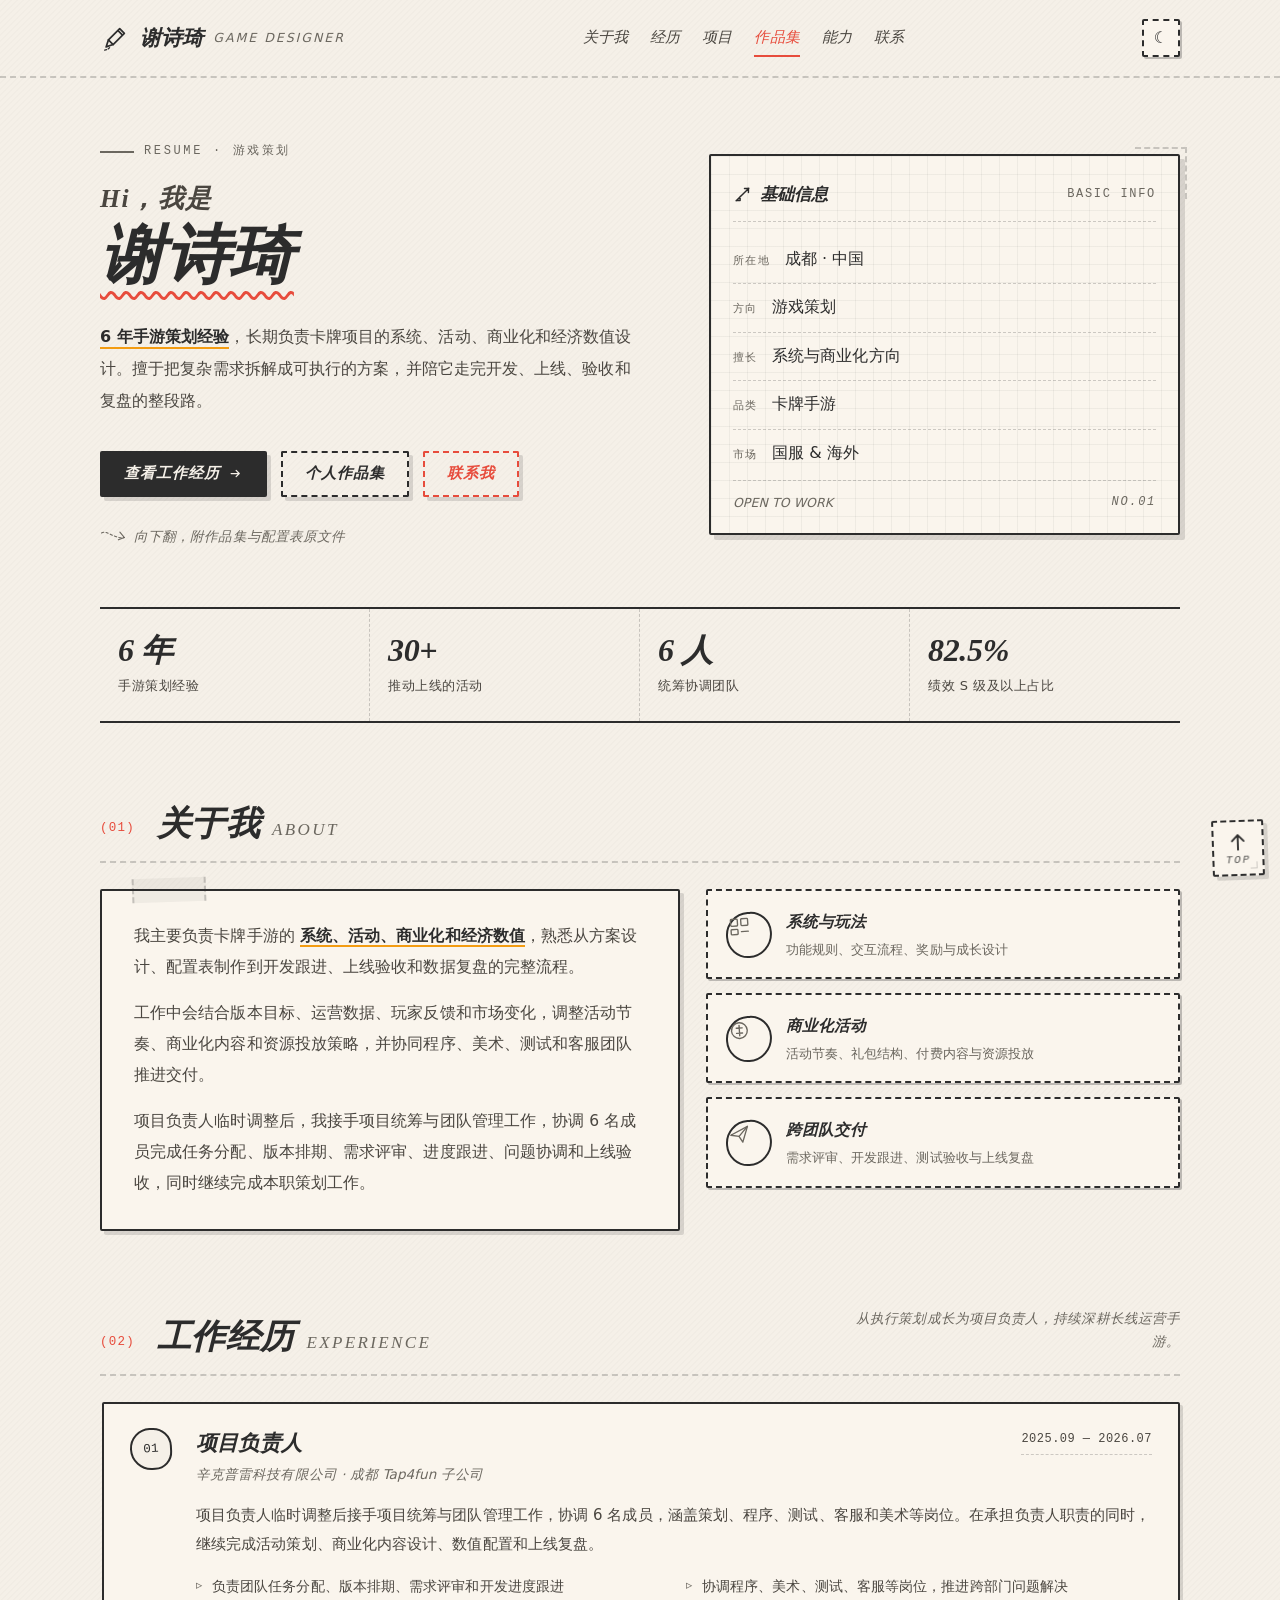
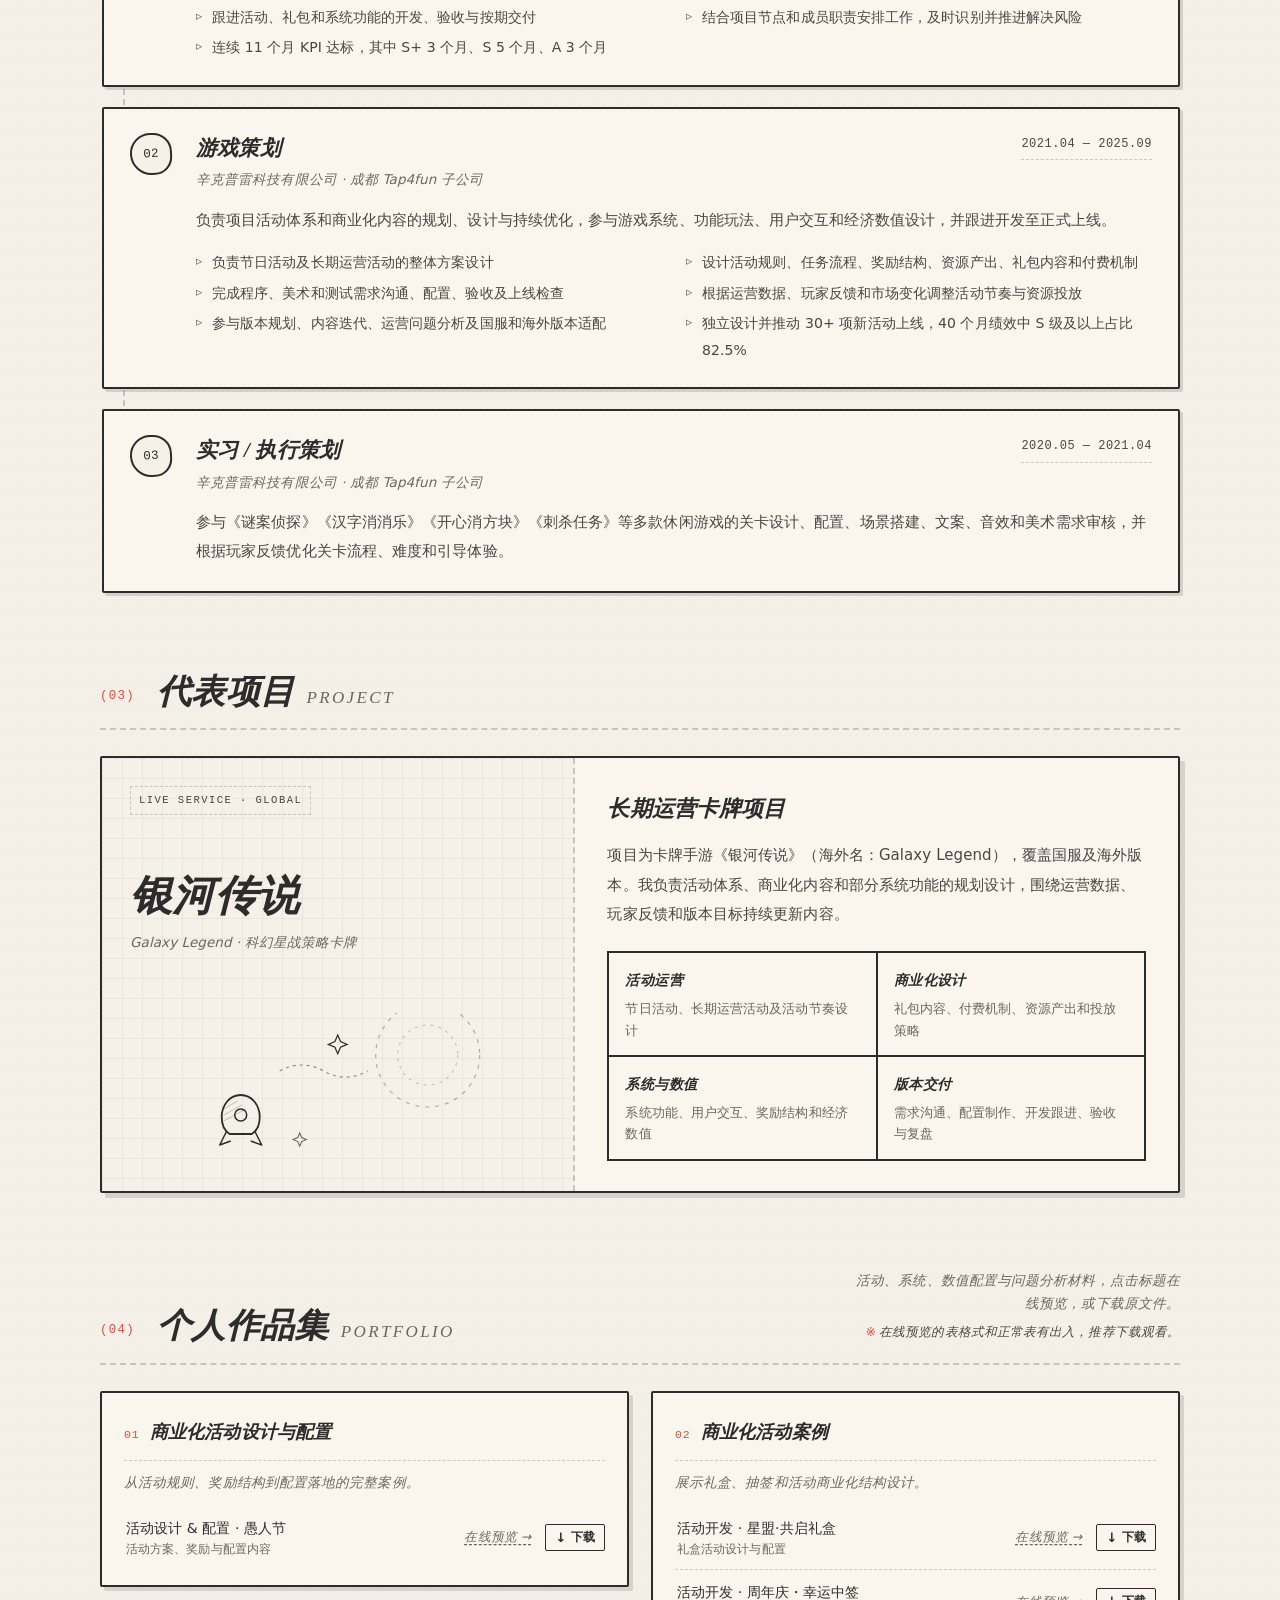
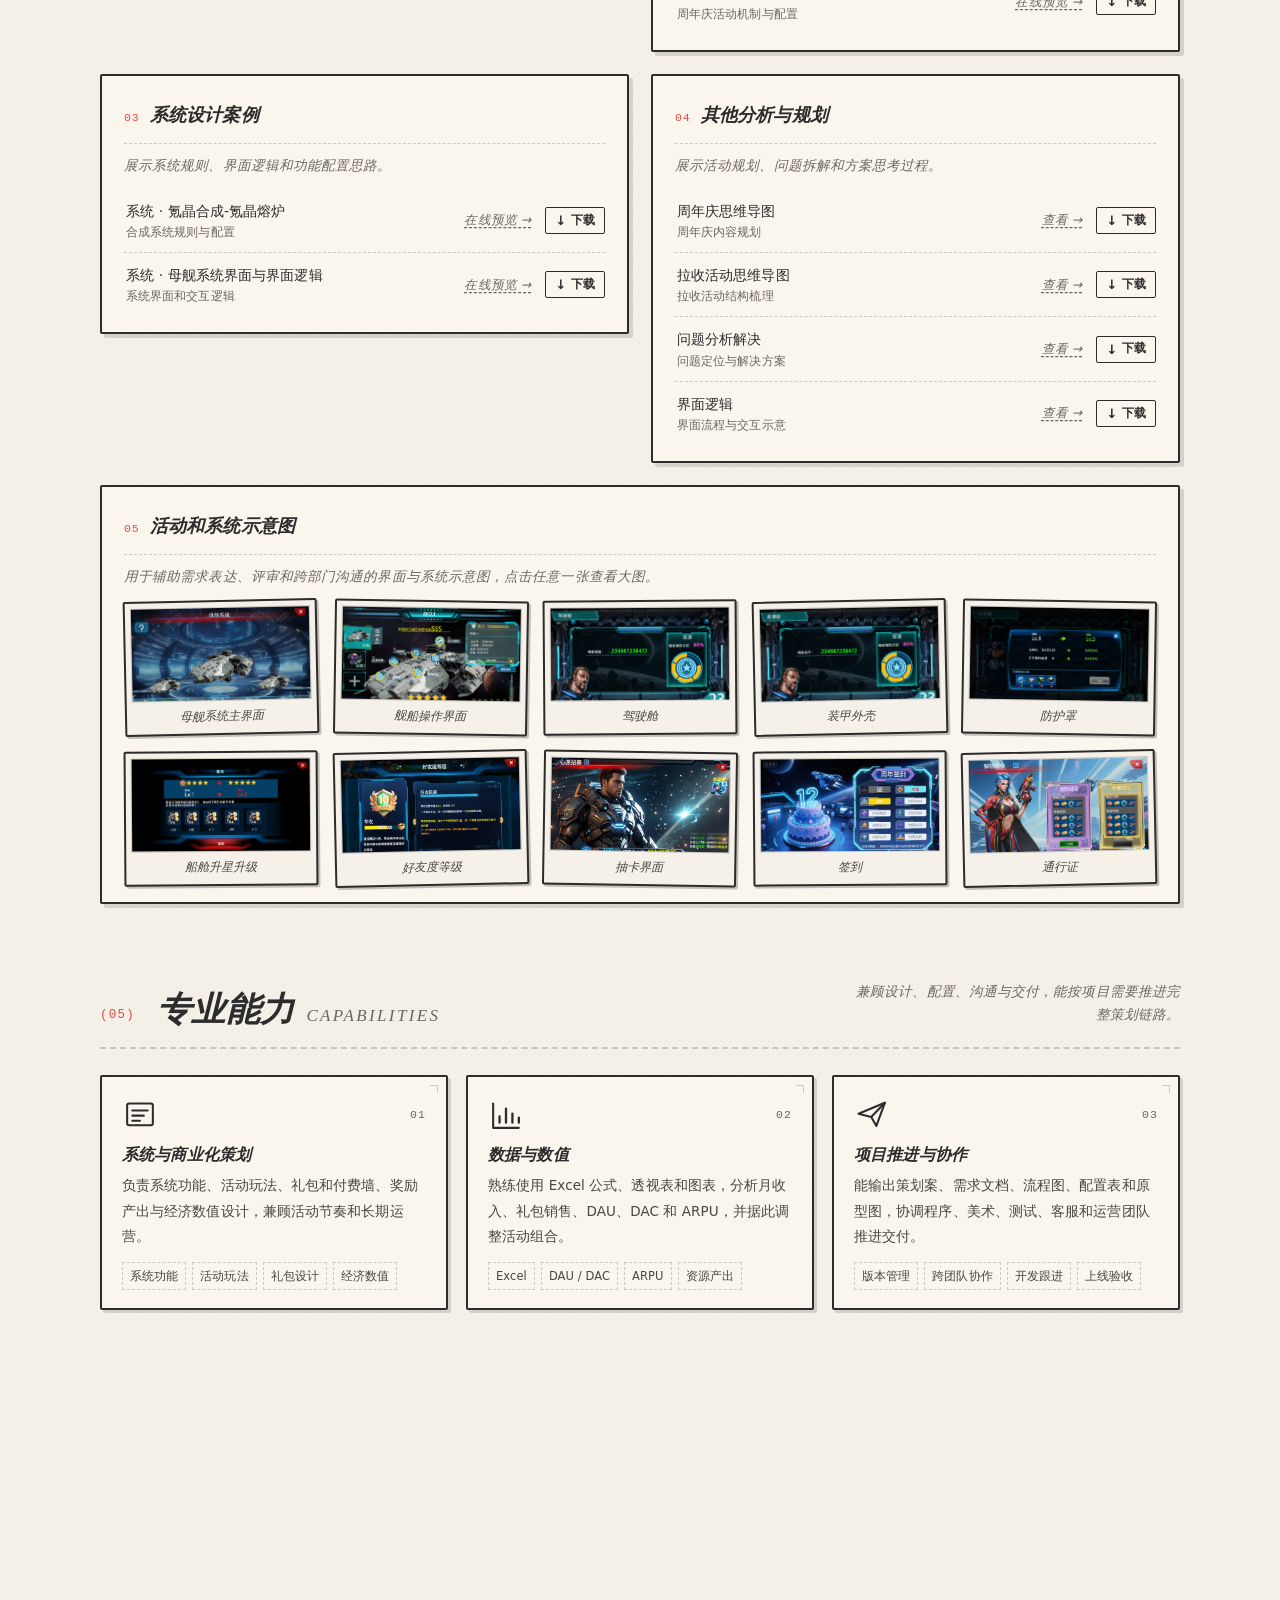
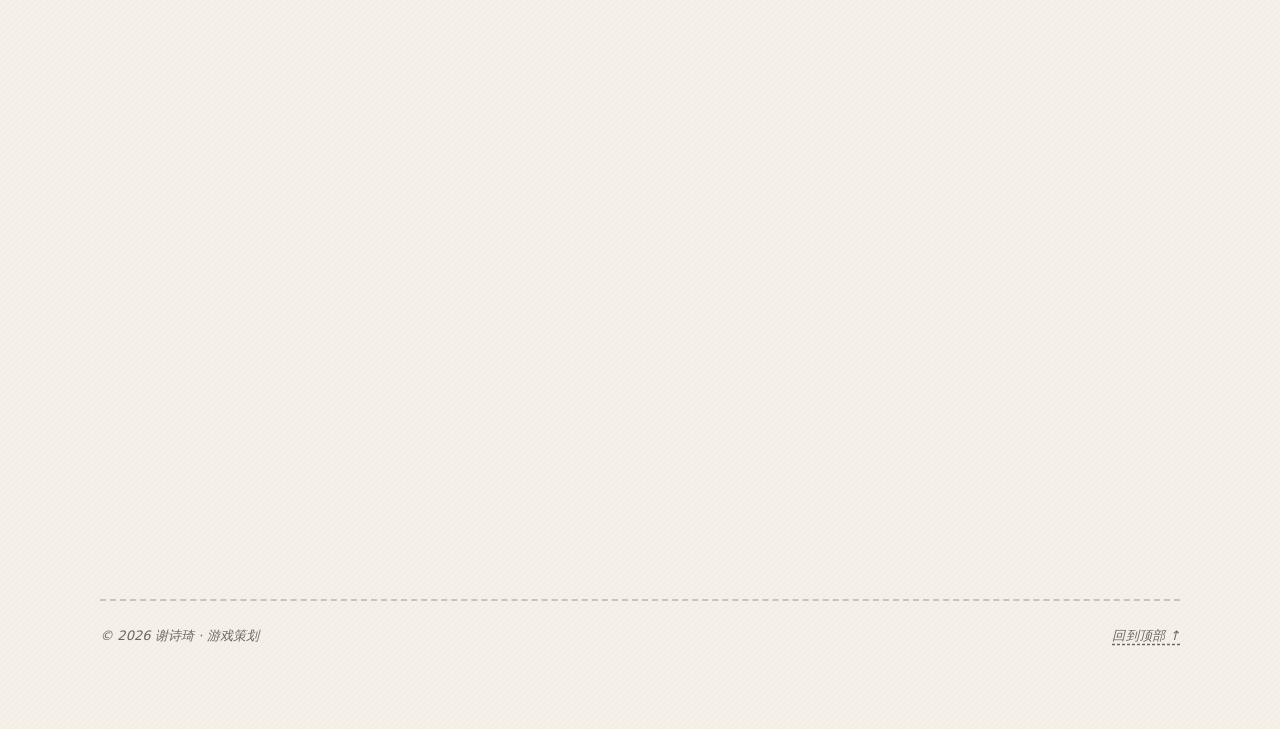
==== commit 1099541d: "update site content" ====
--- a/index.html
+++ b/index.html
@@ -6,6 +6,8 @@
 <meta name="theme-color" content="#f5f0e8">
 <meta name="description" content="谢诗琦，6年手游策划经验，专注系统设计、商业化活动与长期运营。">
 <title>谢诗琦 · 游戏策划</title>
+<link rel="icon" type="image/svg+xml" href="favicon.svg">
+<link rel="apple-touch-icon" href="favicon.svg">
 <link rel="stylesheet" href="style.css">
 </head>
 <body>
@@ -44,7 +46,13 @@
       </svg>
     </button>
   </div>
-  <p class="hud-tip">点击两侧空白发射 · ← → 移动方块 · ↑ 旋转 · ↓ 快速下降 · 同级同色相撞合成 · 炸药球连爆 · 弹药球 +1 弹道（10 秒不打就 -1）</p>
+  <div class="hud-keys" aria-label="游戏操作说明">
+    <span class="kp"><span class="key">←→</span><span class="act">移动</span></span>
+    <span class="kp"><span class="key">↑</span><span class="act">旋转</span></span>
+    <span class="kp"><span class="key">↓</span><span class="act">快降</span></span>
+    <span class="kp"><span class="key">点击两侧</span><span class="act">发射</span></span>
+  </div>
+  <p class="hud-rule">同级同色相撞合成 · 炸药球连爆<br>弹药球 +1 弹道（10 秒不开火 -1）</p>
 </div>
 
 <!-- 右侧留白底部的方块控制条：左移 / 旋转 / 右移 -->
@@ -298,7 +306,7 @@
     <div class="sec-head rv">
       <span class="sec-idx">(04)</span>
       <h2>个人作品集<em>portfolio</em></h2>
-      <p class="sec-note">活动、系统、数值配置与问题分析材料，点击标题在线预览，或下载原文件。</p>
+      <p class="sec-note">活动、系统、数值配置与问题分析材料，点击标题在线预览，或下载原文件。<span class="sec-note-tip"><em>※</em>在线预览的表格式和正常表有出入，推荐下载观看。</span></p>
     </div>
     <div class="folio">
       <article class="card folio-group tilt-l rv">
@@ -543,7 +551,6 @@
     </div>
     <div class="links">
       <button class="btn solid" type="button" data-copy="xsh47@foxmail.com">✉ 邮件联系</button>
-      <button class="btn" type="button" data-copy="17723316421">☎ 17723316421</button>
     </div>
   </section>
 
@@ -653,7 +660,7 @@
     setTimeout(() => { copyBtn.textContent = '复制邮箱'; }, 1600);
   });
 
-  /* 联系方式：不用 tel: / mailto: 协议链接，点击改为复制 */
+  /* 联系方式：点击后直接复制到剪贴板 */
   document.querySelectorAll('[data-copy]').forEach(btn => {
     const label = btn.textContent;
     btn.addEventListener('click', async () => {
@@ -845,9 +852,9 @@
   const BULLET_START = 1;        // 一次同时发射的弹丸数
   const MAX_BULLETS  = 3;        // 上限：最多 3 条弹道
   const MIN_BULLETS  = 1;        // 下限：至少 1 条弹道
-  const DECAY_MS     = 10000;    // 10 秒没打到加弹道的弹药球，弹道 -1
+  const DECAY_MS     = 10000;    // 10 秒不发射，弹道 -1
   let bullets = BULLET_START;
-  let ammoClock = 0;             // 距离上次拾取弹药球过去了多少毫秒
+  let ammoClock = 0;             // 距离上一次发射过去了多少毫秒
 
   function syncBullets(pop) {
     if (!ammoEl) return;
@@ -862,10 +869,11 @@
   function addBullet(n) {
     bullets = clamp(bullets + n, MIN_BULLETS, MAX_BULLETS);
     syncBullets(true);
-  }
-
-  /* 弹道衰减：每满 10 秒未击中加弹道的弹药球，弹道数 -1（不低于 1）；
-     一旦打中弹药球立刻回满 10 秒 */
+    syncDecay();                   // 刚加成多条弹道时立刻显示倒计时
+  }
+
+  /* 弹道衰减：每满 10 秒一次都没发射，弹道数 -1（不低于 1 条就停）；
+     任意一次发射都会把倒计时清零重计 */
   function stepBulletDecay(dt) {
     if (bullets <= MIN_BULLETS) { ammoClock = 0; syncDecay(); return; }
     ammoClock += dt * 1000;
@@ -1839,6 +1847,8 @@
     if (paused || cooldown > 0) return;
     cooldown = .36;
     recoil = 1;
+    ammoClock = 0;                        // 只要开了火，10 秒衰减倒计时就重新计满
+    syncDecay();
     // 发射时在弹兜处扬起一小团铅笔灰，点击即有即时反馈
     const pn = reduceMotion ? 2 : 5;
     for (let i = 0; i < pn; i++) {
@@ -1910,7 +1920,6 @@
     }
     burst(x, y, color, '+' + gain);
     if (s.type === 'ammo') {            // 弹药球：同时发射的弹丸 +1（扇形多一发）
-      ammoClock = 0;                    // 拾取后 10 秒倒计时重新计满
       if (bullets < MAX_BULLETS) {
         addBullet(1);
         pops.push({ x, y, life: 0, max: 1, text: '+1 发', kind: 'ammo' });
--- a/style.css
+++ b/style.css
@@ -264,6 +264,9 @@
   max-width:330px; text-align:right; font-size:13.5px; font-style:italic;
   color:var(--ink-3); line-height:1.75; padding-bottom:6px;
 }
+/* 作品集说明下的补充提示：换行单独一句，字号略小，※ 用主题红强调 */
+.sec-note-tip{ display:block; margin-top:5px; font-size:12.5px; color:var(--ink-2); }
+.sec-note-tip em{ color:var(--red); font-style:normal; margin-right:3px; }
 
 /* ================= 关于 ================= */
 .about-grid{ display:grid; grid-template-columns:1.1fr .9fr; gap:26px; align-items:start; }
@@ -675,9 +678,27 @@
 .hud-hist i{
   font-style:normal; font-size:10px; letter-spacing:.1em; color:var(--ink-3); opacity:.7;
 }
-.hud-tip{
-  margin:8px 0 0; font-size:10px; line-height:1.6; color:var(--ink-3);
-  letter-spacing:.02em;
+/* 键位说明：键帽 + 短语，替代原先 7 行密集小字 */
+.hud-keys{
+  display:flex; flex-wrap:wrap; gap:4px 8px;
+  margin-top:8px; padding-top:8px; border-top:1.5px dashed var(--hair);
+  align-items:center;
+}
+.hud-keys .kp{ display:inline-flex; align-items:center; gap:4px; }
+.hud-keys .key{
+  font-family:var(--mono); font-size:9px; letter-spacing:.05em;
+  padding:1.5px 5px; line-height:1;
+  background:var(--paper); color:var(--ink-2);
+  border:1.2px solid var(--ink-2); border-radius:3px;
+  box-shadow:1px 1px 0 var(--hair);
+  white-space:nowrap;
+}
+.hud-keys .act{
+  font-size:10.5px; letter-spacing:.03em; color:var(--ink-3); white-space:nowrap;
+}
+.hud-rule{
+  margin:7px 0 0; font-size:10px; line-height:1.65;
+  color:var(--ink-3); letter-spacing:.02em;
 }
 @media (max-width: 1329px){
   .game-hud{ display:none !important; }
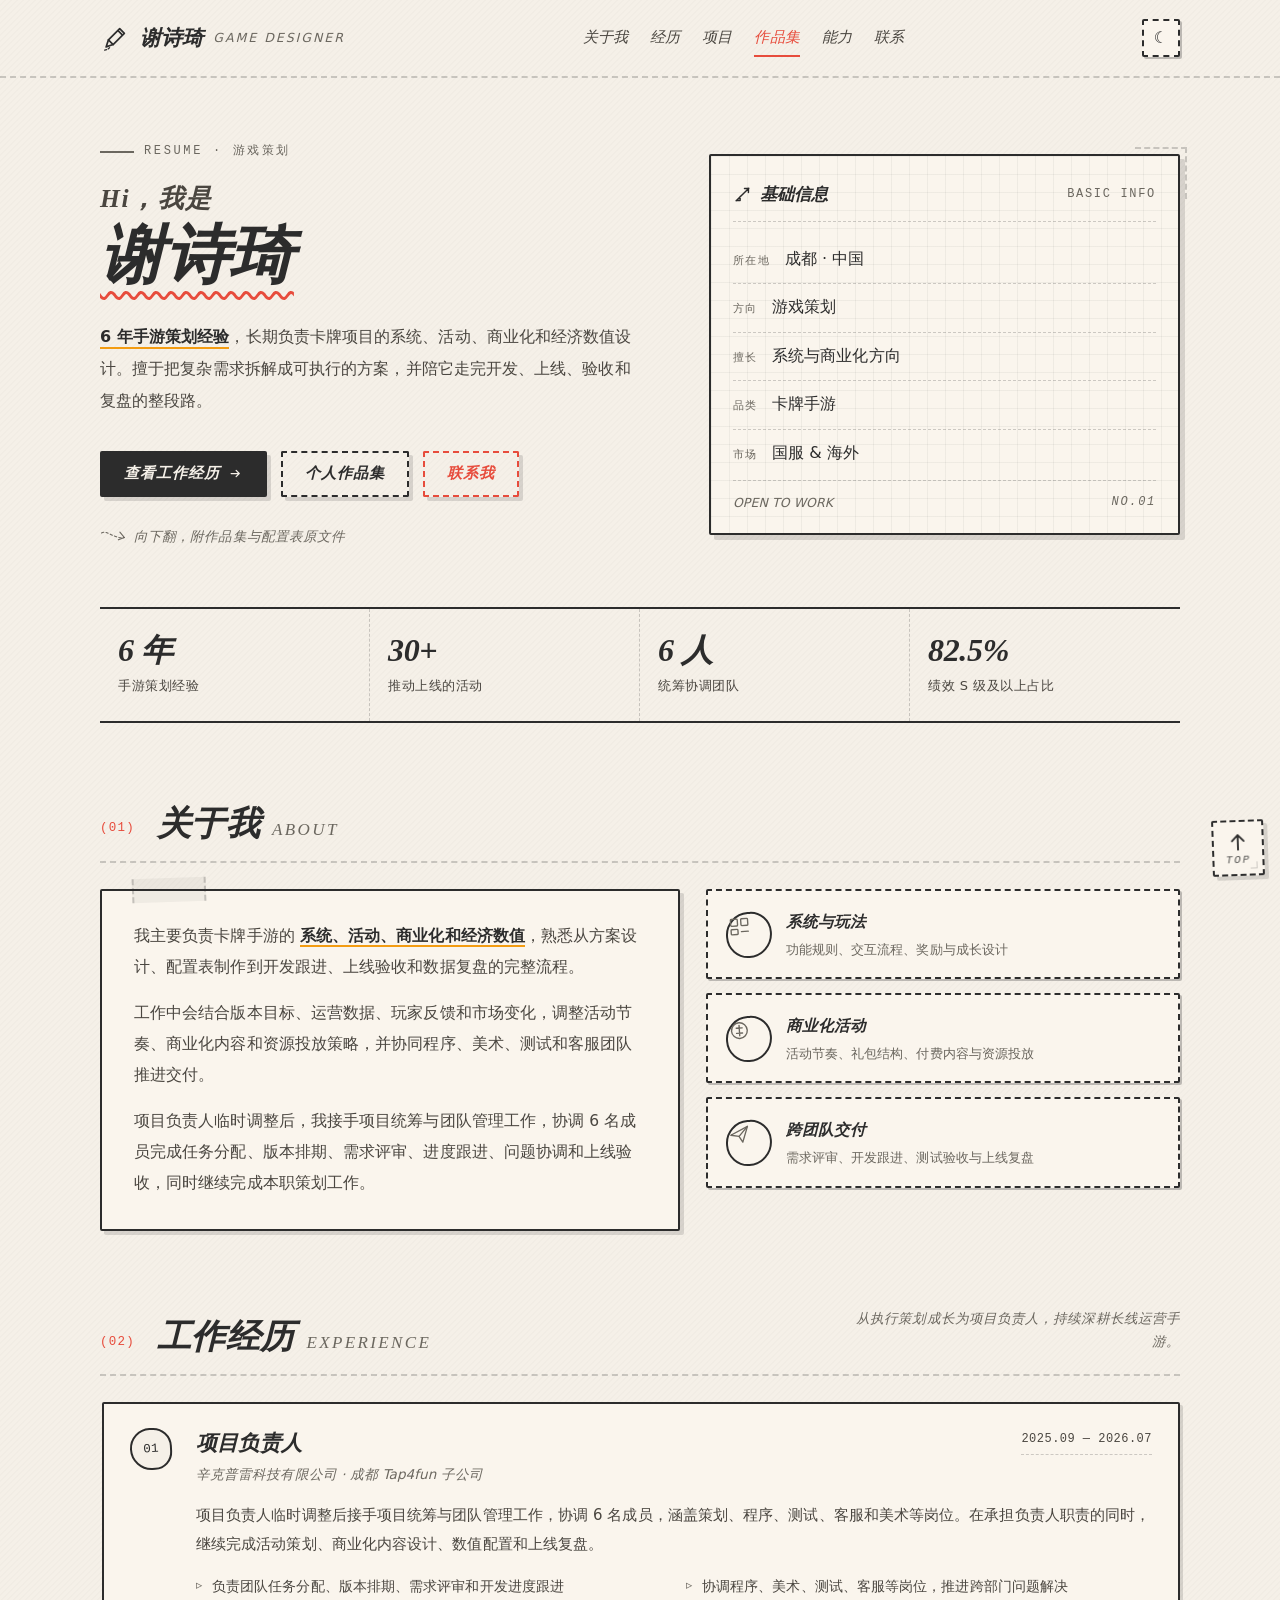
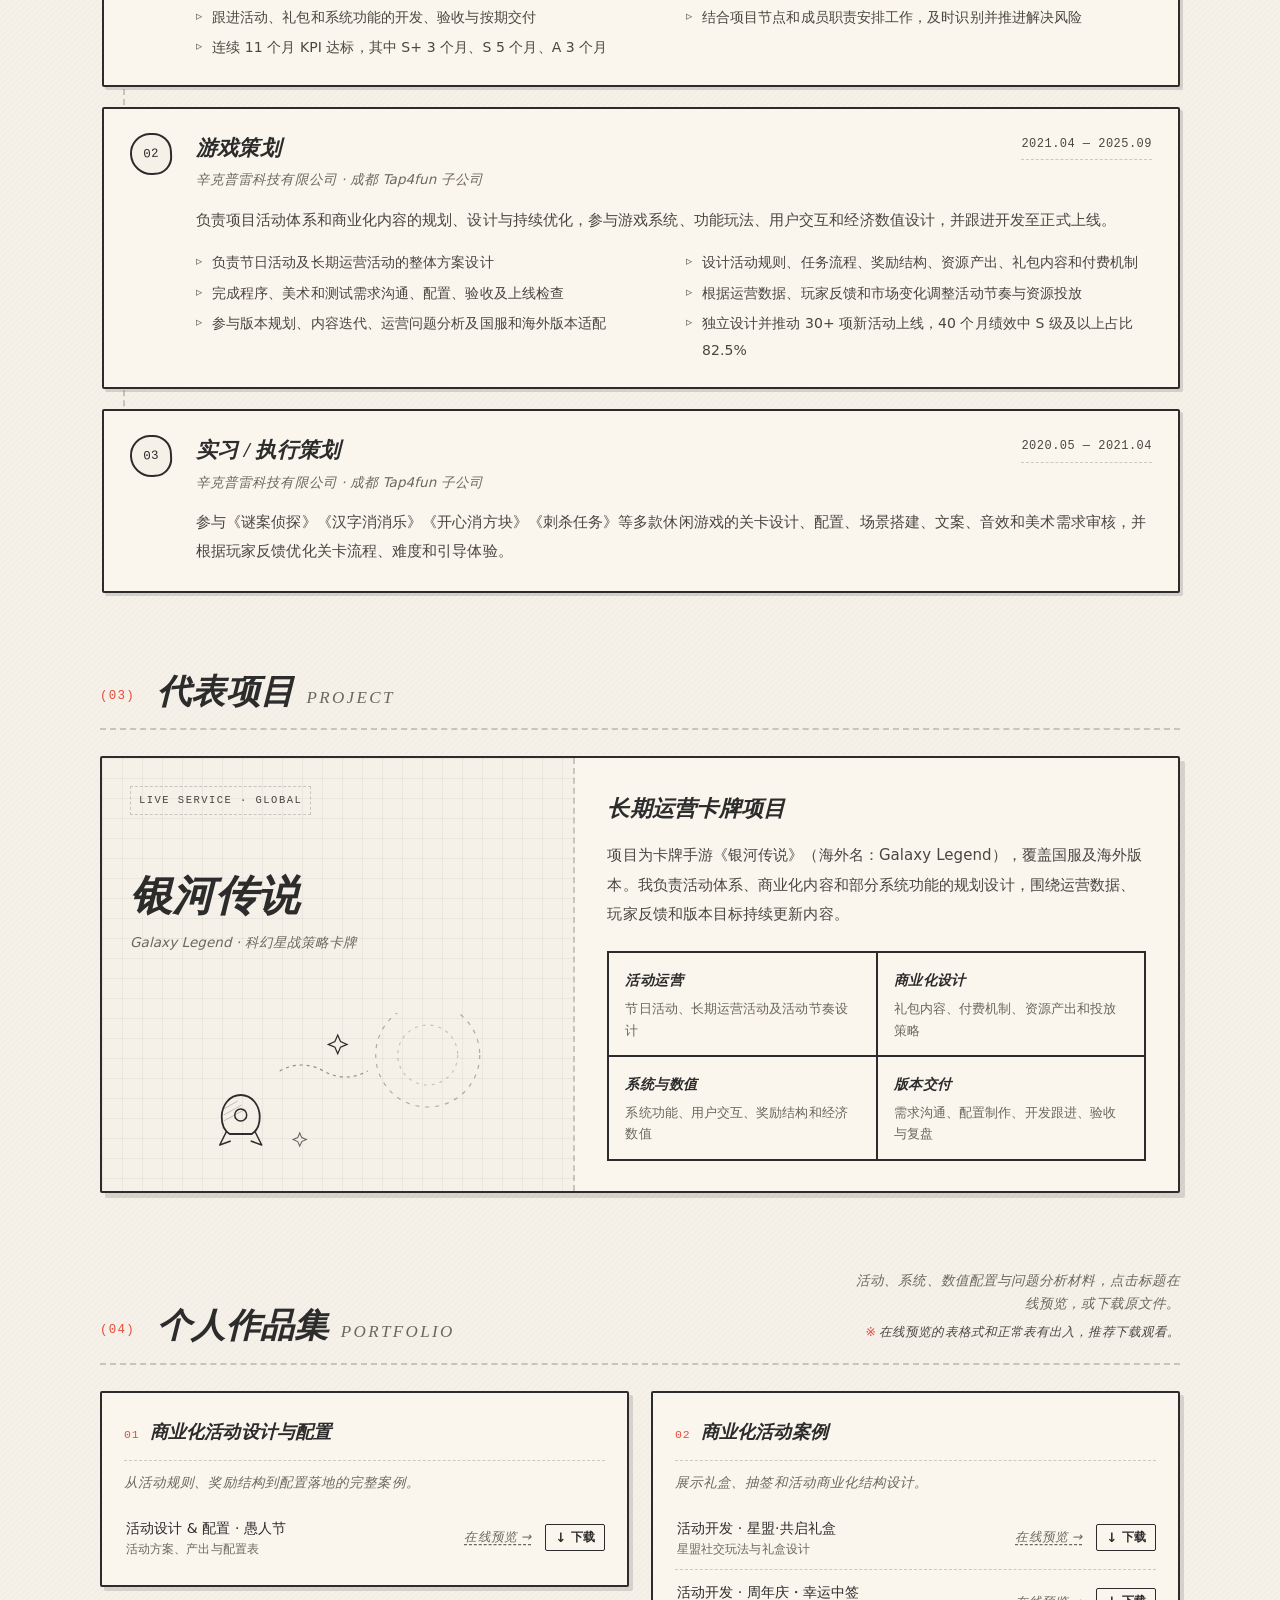
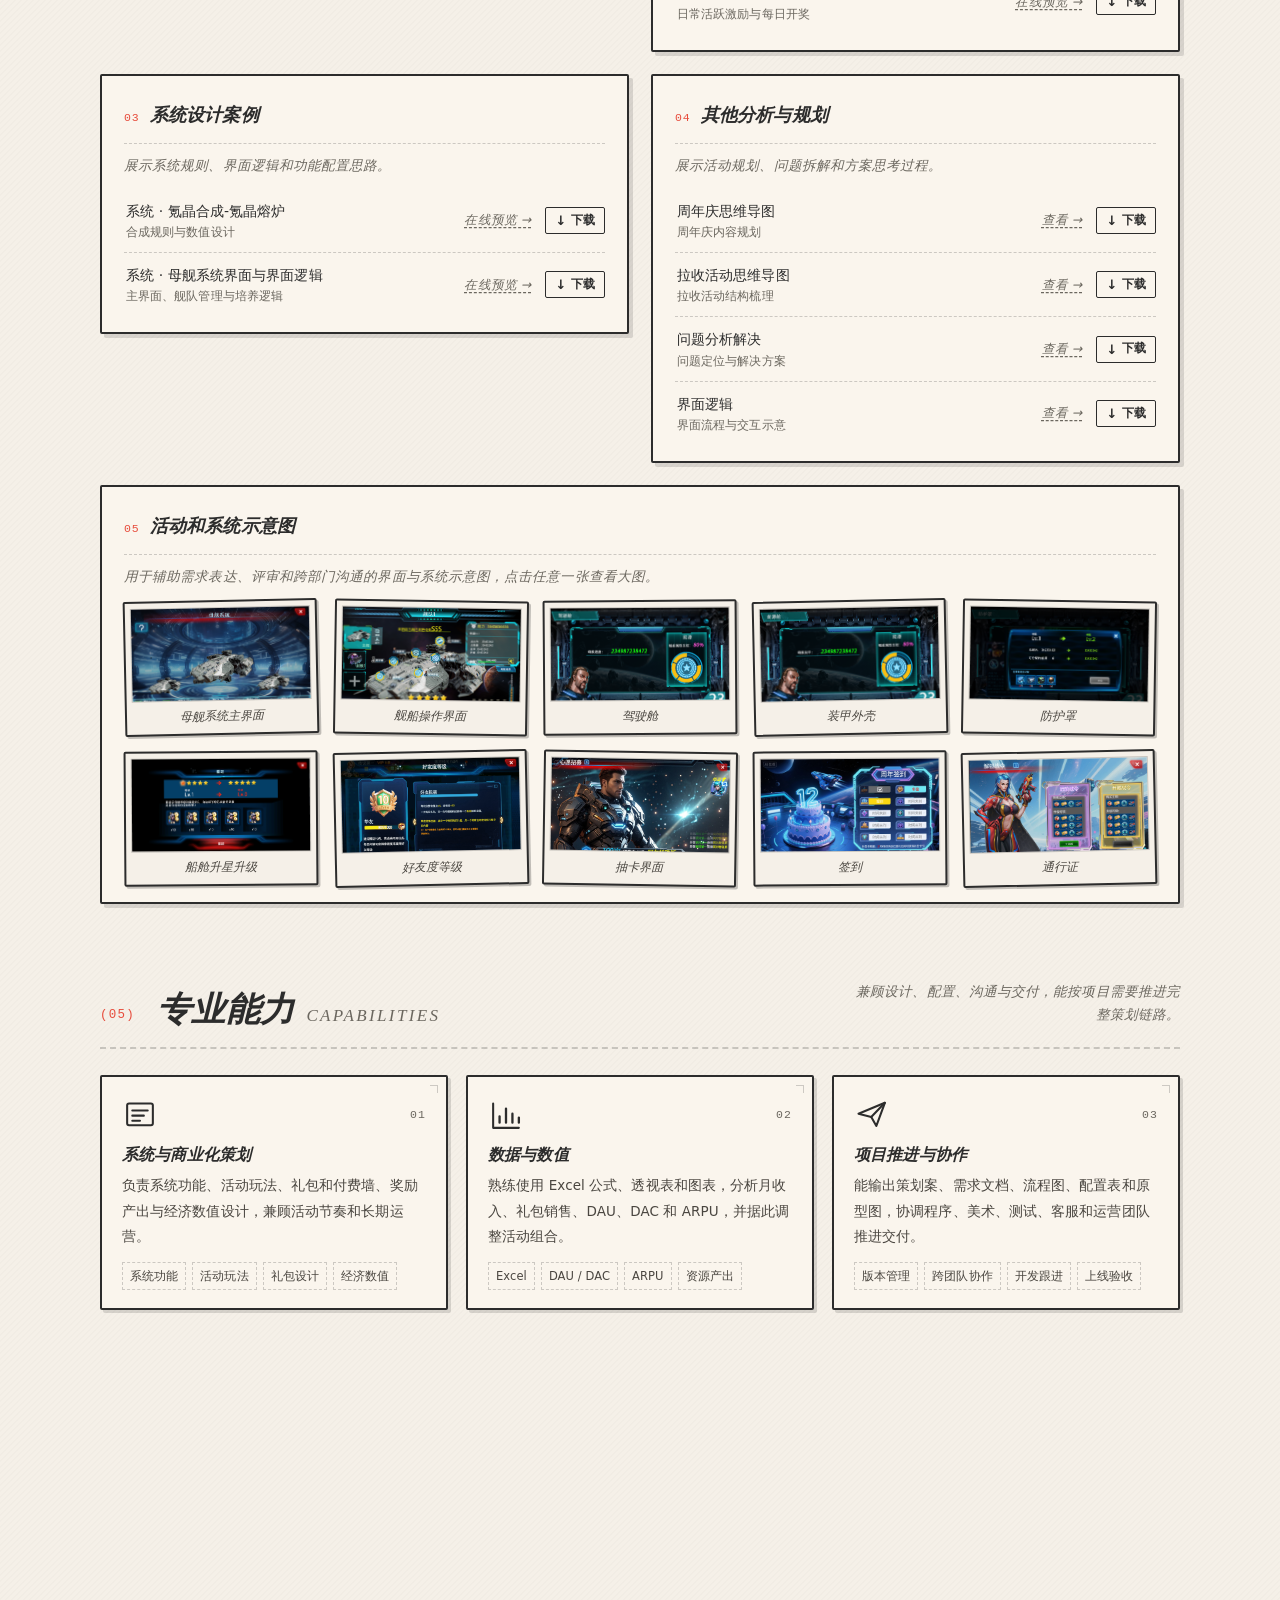
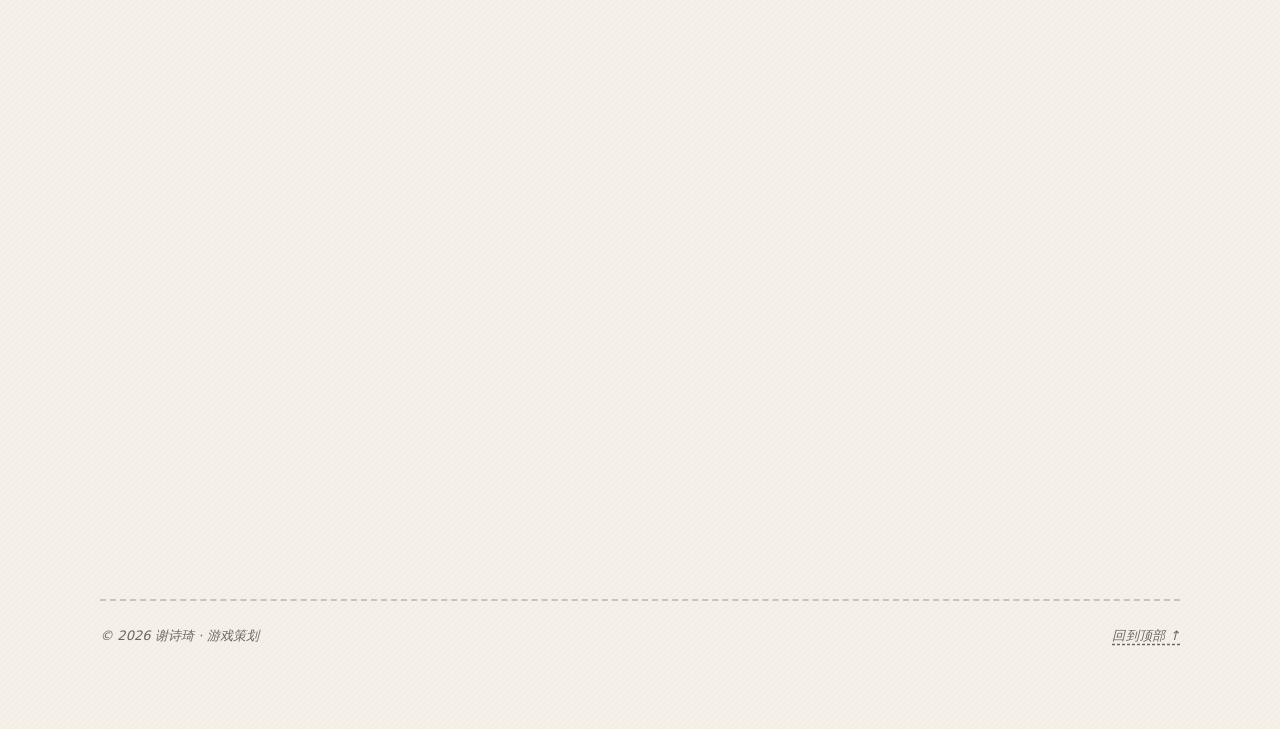
==== commit 47dd04c2: "update site content" ====
--- a/index.html
+++ b/index.html
@@ -47,12 +47,12 @@
     </button>
   </div>
   <div class="hud-keys" aria-label="游戏操作说明">
-    <span class="kp"><span class="key">←→</span><span class="act">移动</span></span>
-    <span class="kp"><span class="key">↑</span><span class="act">旋转</span></span>
-    <span class="kp"><span class="key">↓</span><span class="act">快降</span></span>
-    <span class="kp"><span class="key">点击两侧</span><span class="act">发射</span></span>
+    <span class="kp"><b>← →</b>移动</span>
+    <span class="kp"><b>↑</b>旋转</span>
+    <span class="kp"><b>↓</b>快降</span>
+    <span class="kp"><b>点击两侧</b>发射</span>
   </div>
-  <p class="hud-rule">同级同色相撞合成 · 炸药球连爆<br>弹药球 +1 弹道（10 秒不开火 -1）</p>
+  <p class="hud-rule">同级同色相撞合成·炸药球连爆<br>弹药球+1 弹道·10秒不开火-1</p>
 </div>
 
 <!-- 右侧留白底部的方块控制条：左移 / 旋转 / 右移 -->
@@ -315,7 +315,7 @@
         <ul class="rows">
           <li class="row">
             <a class="row-main" href="%E9%A2%84%E8%A7%88/%E6%B4%BB%E5%8A%A8%E8%AE%BE%E8%AE%A1-%E9%85%8D%E7%BD%AE-%E6%84%9A%E4%BA%BA%E8%8A%82.xlsx.html" target="_blank" rel="noopener">
-              <span><b>活动设计 &amp; 配置 · 愚人节</b><small>活动方案、奖励与配置内容</small></span>
+              <span><b>活动设计 &amp; 配置 · 愚人节</b><small>活动方案、产出与配置表</small></span>
               <span class="row-go">在线预览 →</span>
             </a>
             <a class="row-dl" href="%E4%B8%AA%E4%BA%BA%E4%BD%9C%E5%93%81%E9%9B%86/%E6%B4%BB%E5%8A%A8%E8%AE%BE%E8%AE%A1%26%E9%85%8D%E7%BD%AE-%E6%84%9A%E4%BA%BA%E8%8A%82.xlsx" download="活动设计&配置-愚人节.xlsx" data-dl="活动设计&配置-愚人节.xlsx" title="下载原文件 · 活动设计&配置-愚人节.xlsx" aria-label="下载 活动设计配置愚人节 原文件"><span class="dl-ico" aria-hidden="true">↓</span><span class="dl-txt">下载</span></a>
@@ -329,14 +329,14 @@
         <ul class="rows">
           <li class="row">
             <a class="row-main" href="%E9%A2%84%E8%A7%88/%E6%B4%BB%E5%8A%A8%E5%BC%80%E5%8F%91-%E6%98%9F%E7%9B%9F-%E5%85%B1%E5%90%AF%E7%A4%BC%E7%9B%92.xlsx.html" target="_blank" rel="noopener">
-              <span><b>活动开发 · 星盟·共启礼盒</b><small>礼盒活动设计与配置</small></span>
+              <span><b>活动开发 · 星盟·共启礼盒</b><small>星盟社交玩法与礼盒设计</small></span>
               <span class="row-go">在线预览 →</span>
             </a>
             <a class="row-dl" href="%E4%B8%AA%E4%BA%BA%E4%BD%9C%E5%93%81%E9%9B%86/%E6%B4%BB%E5%8A%A8%E5%BC%80%E5%8F%91-%E6%98%9F%E7%9B%9F%C2%B7%E5%85%B1%E5%90%AF%E7%A4%BC%E7%9B%92.xlsx" download="活动开发-星盟·共启礼盒.xlsx" data-dl="活动开发-星盟·共启礼盒.xlsx" title="下载原文件 · 活动开发-星盟·共启礼盒.xlsx" aria-label="下载 星盟共启礼盒 原文件"><span class="dl-ico" aria-hidden="true">↓</span><span class="dl-txt">下载</span></a>
           </li>
           <li class="row">
             <a class="row-main" href="%E9%A2%84%E8%A7%88/%E6%B4%BB%E5%8A%A8%E5%BC%80%E5%8F%91-%E5%91%A8%E5%B9%B4%E5%BA%86-%E5%B9%B8%E8%BF%90%E4%B8%AD%E7%AD%BE.xlsx.html" target="_blank" rel="noopener">
-              <span><b>活动开发 · 周年庆・幸运中签</b><small>周年庆活动机制与配置</small></span>
+              <span><b>活动开发 · 周年庆・幸运中签</b><small>日常活跃激励与每日开奖</small></span>
               <span class="row-go">在线预览 →</span>
             </a>
             <a class="row-dl" href="%E4%B8%AA%E4%BA%BA%E4%BD%9C%E5%93%81%E9%9B%86/%E6%B4%BB%E5%8A%A8%E5%BC%80%E5%8F%91-%E5%91%A8%E5%B9%B4%E5%BA%86%E3%83%BB%E5%B9%B8%E8%BF%90%E4%B8%AD%E7%AD%BE.xlsx" download="活动开发-周年庆・幸运中签.xlsx" data-dl="活动开发-周年庆・幸运中签.xlsx" title="下载原文件 · 活动开发-周年庆・幸运中签.xlsx" aria-label="下载 周年庆幸运中签 原文件"><span class="dl-ico" aria-hidden="true">↓</span><span class="dl-txt">下载</span></a>
@@ -350,14 +350,14 @@
         <ul class="rows">
           <li class="row">
             <a class="row-main" href="%E9%A2%84%E8%A7%88/%E7%B3%BB%E7%BB%9F-%E6%B0%AA%E6%99%B6%E5%90%88%E6%88%90-%E6%B0%AA%E6%99%B6%E7%86%94%E7%82%89.xlsx.html" target="_blank" rel="noopener">
-              <span><b>系统 · 氪晶合成-氪晶熔炉</b><small>合成系统规则与配置</small></span>
+              <span><b>系统 · 氪晶合成-氪晶熔炉</b><small>合成规则与数值设计</small></span>
               <span class="row-go">在线预览 →</span>
             </a>
             <a class="row-dl" href="%E4%B8%AA%E4%BA%BA%E4%BD%9C%E5%93%81%E9%9B%86/%E7%B3%BB%E7%BB%9F-%E6%B0%AA%E6%99%B6%E5%90%88%E6%88%90-%E6%B0%AA%E6%99%B6%E7%86%94%E7%82%89.xlsx" download="系统-氪晶合成-氪晶熔炉.xlsx" data-dl="系统-氪晶合成-氪晶熔炉.xlsx" title="下载原文件 · 系统-氪晶合成-氪晶熔炉.xlsx" aria-label="下载 氪晶合成 原文件"><span class="dl-ico" aria-hidden="true">↓</span><span class="dl-txt">下载</span></a>
           </li>
           <li class="row">
             <a class="row-main" href="%E9%A2%84%E8%A7%88/%E7%B3%BB%E7%BB%9F-%E6%AF%8D%E8%88%B0%E7%B3%BB%E7%BB%9F%E7%95%8C%E9%9D%A2%E4%B8%8E%E7%95%8C%E9%9D%A2%E9%80%BB%E8%BE%91.xlsx.html" target="_blank" rel="noopener">
-              <span><b>系统 · 母舰系统界面与界面逻辑</b><small>系统界面和交互逻辑</small></span>
+              <span><b>系统 · 母舰系统界面与界面逻辑</b><small>主界面、舰队管理与培养逻辑</small></span>
               <span class="row-go">在线预览 →</span>
             </a>
             <a class="row-dl" href="%E4%B8%AA%E4%BA%BA%E4%BD%9C%E5%93%81%E9%9B%86/%E7%B3%BB%E7%BB%9F-%E6%AF%8D%E8%88%B0%E7%B3%BB%E7%BB%9F%E7%95%8C%E9%9D%A2%E4%B8%8E%E7%95%8C%E9%9D%A2%E9%80%BB%E8%BE%91.xlsx" download="系统-母舰系统界面与界面逻辑.xlsx" data-dl="系统-母舰系统界面与界面逻辑.xlsx" title="下载原文件 · 系统-母舰系统界面与界面逻辑.xlsx" aria-label="下载 母舰系统 原文件"><span class="dl-ico" aria-hidden="true">↓</span><span class="dl-txt">下载</span></a>
@@ -2166,6 +2166,7 @@
     const contentW = Math.min(1080, vw - 48);
     const gap = (vw - contentW) / 2;
     const availW = gap - 12;
+    if (hud) hud.style.width = Math.round(clamp(gap - 18, 132, 182)) + 'px';   // 面板宽度跟随左侧留白
     const headerEl = document.querySelector('.topbar');
     const topOffset = headerEl ? Math.round(headerEl.getBoundingClientRect().height) : 76;
     const padTop = topOffset;                 // 控制条放右上角：紧贴顶栏下沿
--- a/style.css
+++ b/style.css
@@ -614,7 +614,7 @@
 /* 左上角计分 / 暂停 / 重置 */
 .game-hud{
   position:fixed; left:14px; top:88px; z-index:35;
-  width:132px; padding:11px 12px 10px;
+  width:162px; padding:11px 13px 11px;   /* 宽度由 JS 按左侧留白微调（132~182） */
   display:none; transform:rotate(-.7deg);
   background-color:var(--paper-2);
   background-image:var(--grid-tex); background-size:16px 16px;
@@ -678,27 +678,21 @@
 .hud-hist i{
   font-style:normal; font-size:10px; letter-spacing:.1em; color:var(--ink-3); opacity:.7;
 }
-/* 键位说明：键帽 + 短语，替代原先 7 行密集小字 */
+/* 键位说明：纯文字箭头 + 短语（不加框），两列自动换行 */
 .hud-keys{
-  display:flex; flex-wrap:wrap; gap:4px 8px;
-  margin-top:8px; padding-top:8px; border-top:1.5px dashed var(--hair);
-  align-items:center;
-}
-.hud-keys .kp{ display:inline-flex; align-items:center; gap:4px; }
-.hud-keys .key{
-  font-family:var(--mono); font-size:9px; letter-spacing:.05em;
-  padding:1.5px 5px; line-height:1;
-  background:var(--paper); color:var(--ink-2);
-  border:1.2px solid var(--ink-2); border-radius:3px;
-  box-shadow:1px 1px 0 var(--hair);
-  white-space:nowrap;
-}
-.hud-keys .act{
-  font-size:10.5px; letter-spacing:.03em; color:var(--ink-3); white-space:nowrap;
-}
+  display:flex; flex-wrap:wrap; gap:5px 12px;
+  margin-top:9px; padding-top:9px; border-top:1.5px dashed var(--hair);
+  align-items:baseline;
+}
+.hud-keys .kp{ display:inline-flex; align-items:baseline; gap:5px; white-space:nowrap; }
+.hud-keys .kp b{
+  font-family:var(--mono); font-weight:400; font-size:11.5px;
+  letter-spacing:.06em; color:var(--ink);
+}
+.hud-keys .kp{ font-size:10.5px; letter-spacing:.03em; color:var(--ink-3); }
 .hud-rule{
-  margin:7px 0 0; font-size:10px; line-height:1.65;
-  color:var(--ink-3); letter-spacing:.02em;
+  margin:8px 0 0; font-size:9px; line-height:1.75;
+  color:var(--ink-3); letter-spacing:.01em;
 }
 @media (max-width: 1329px){
   .game-hud{ display:none !important; }
